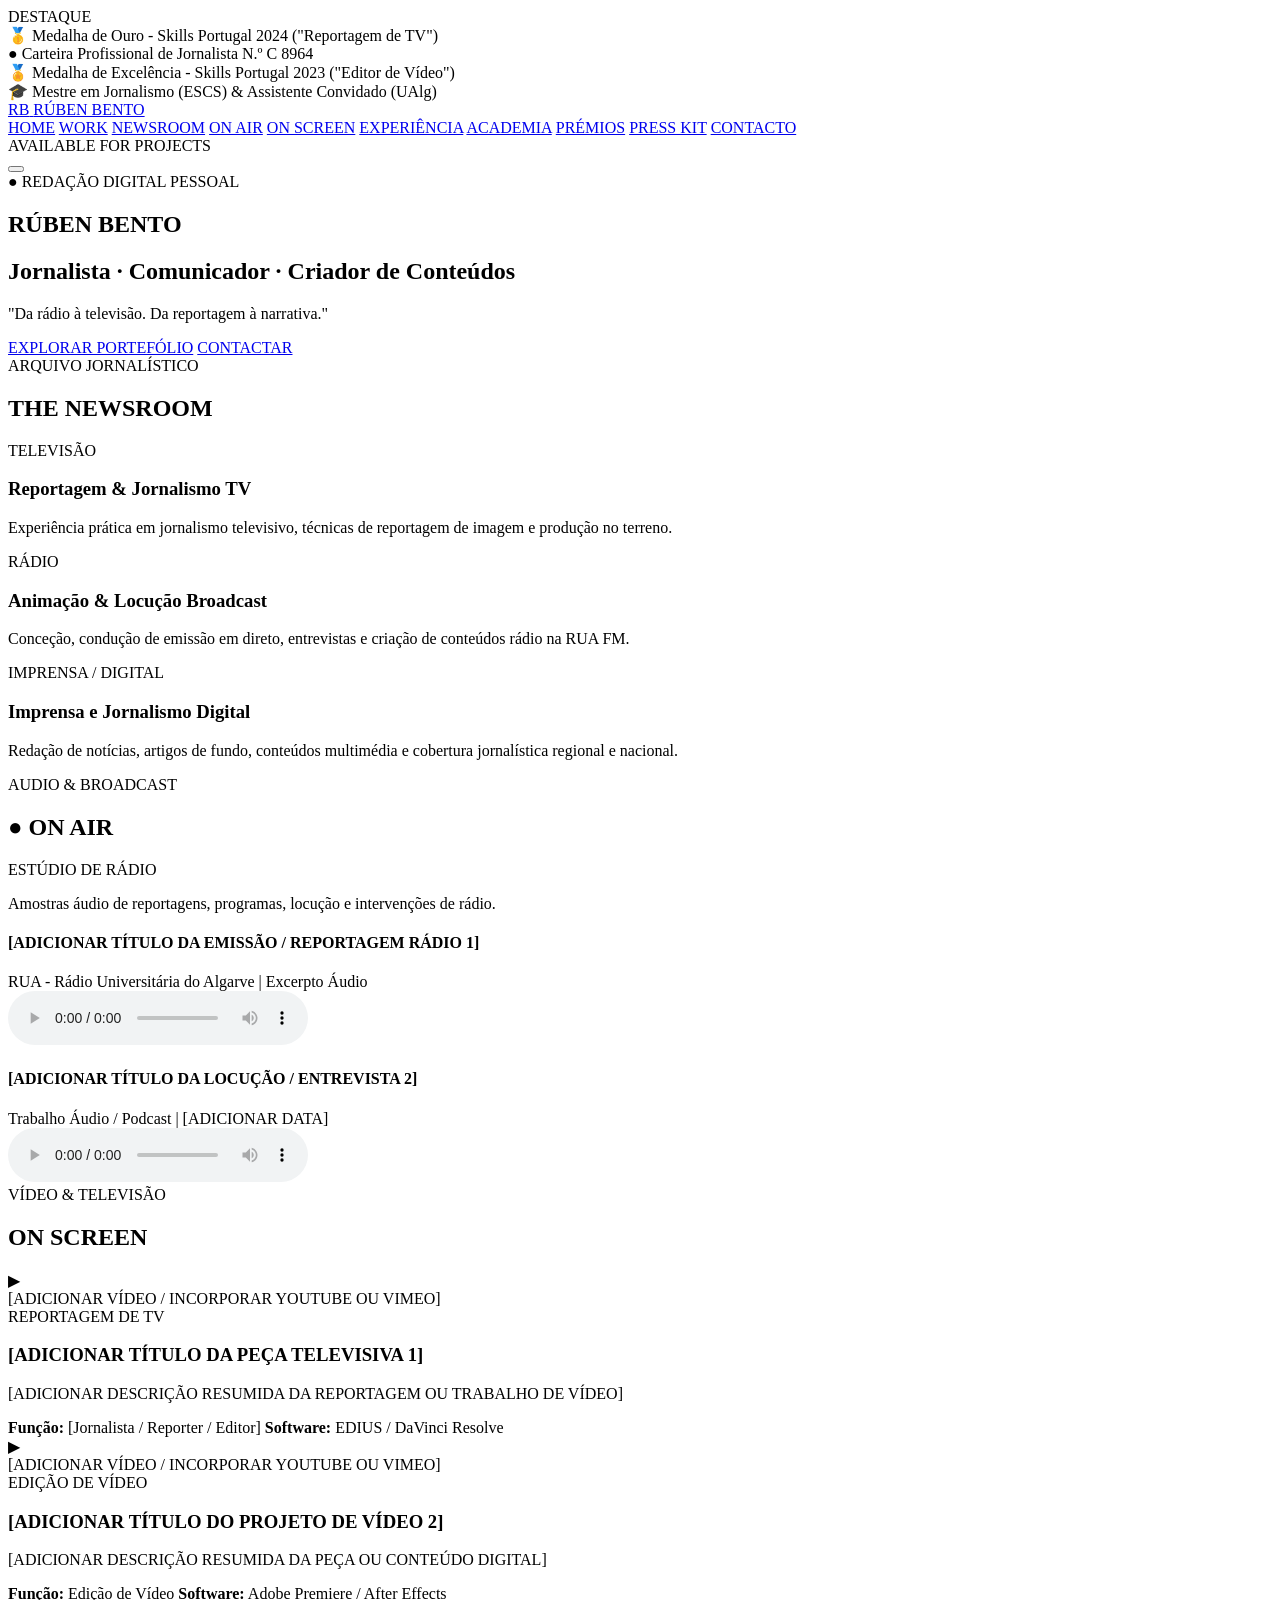
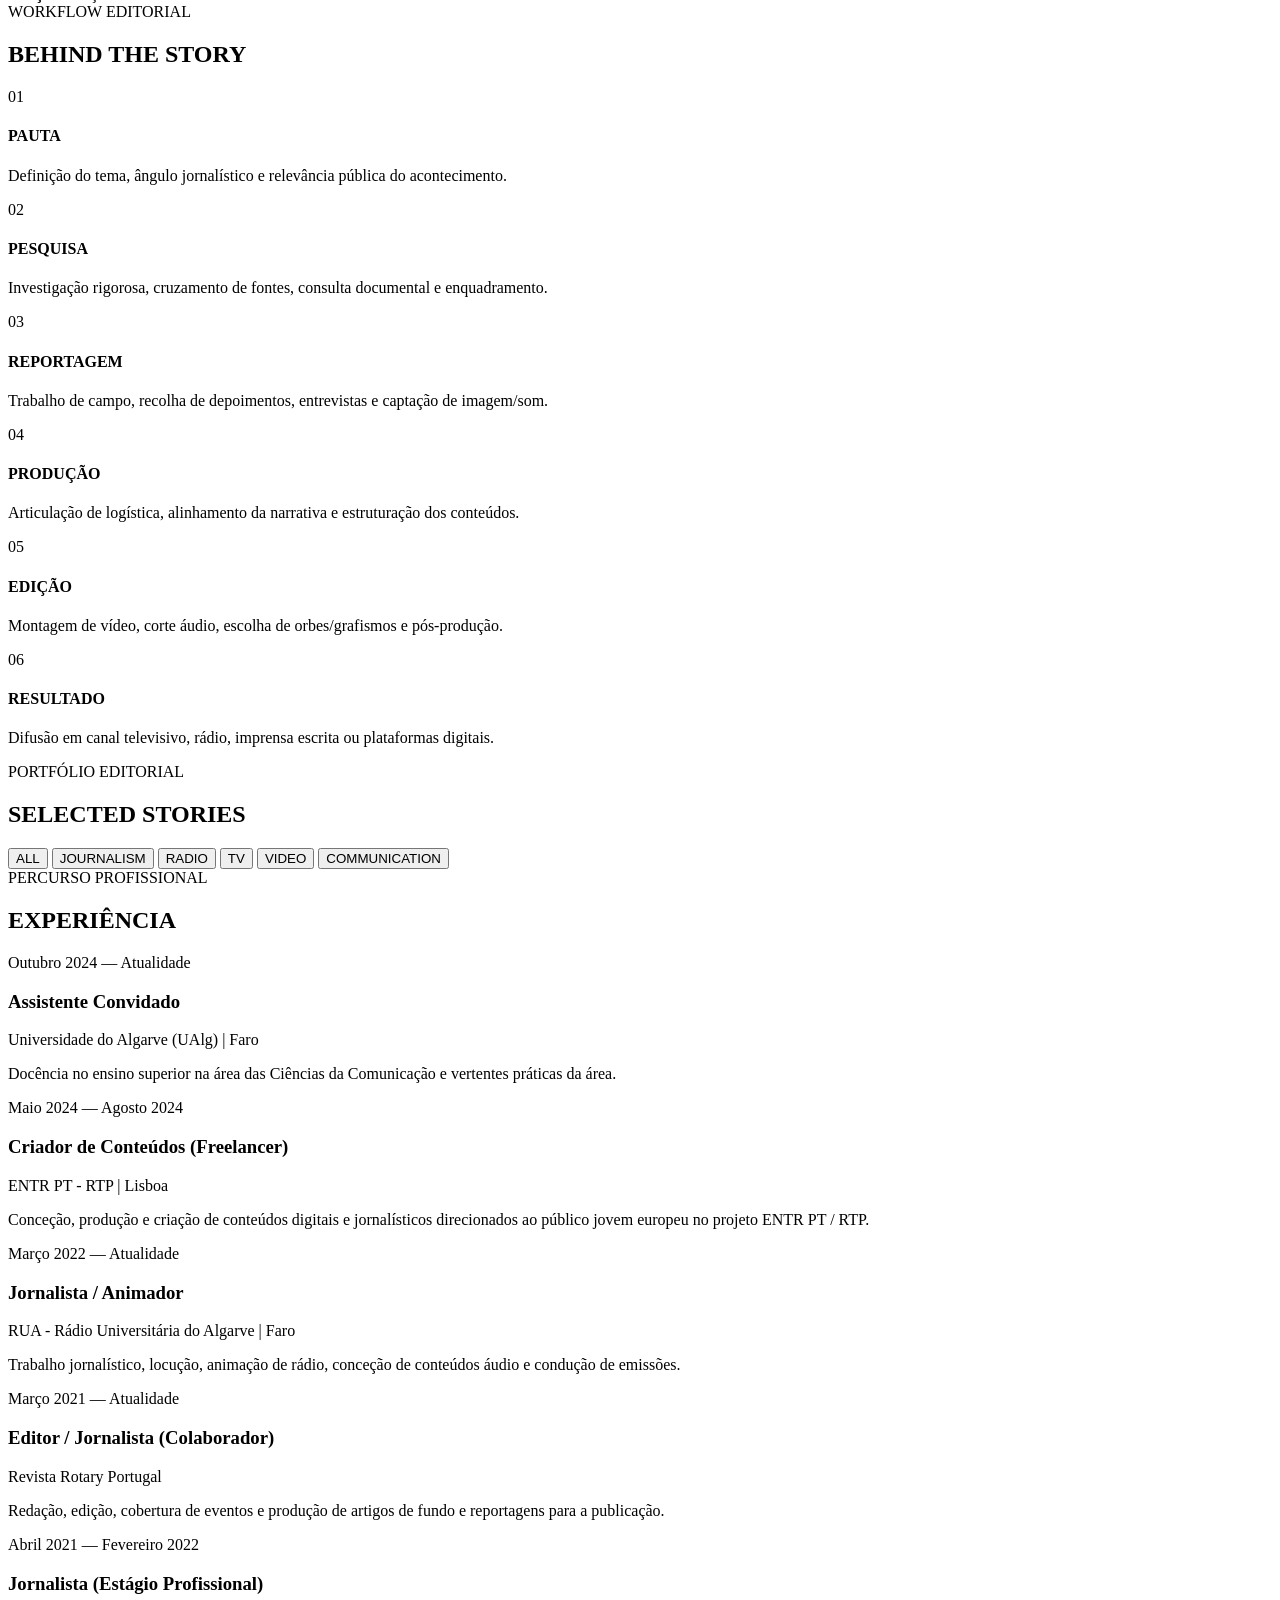
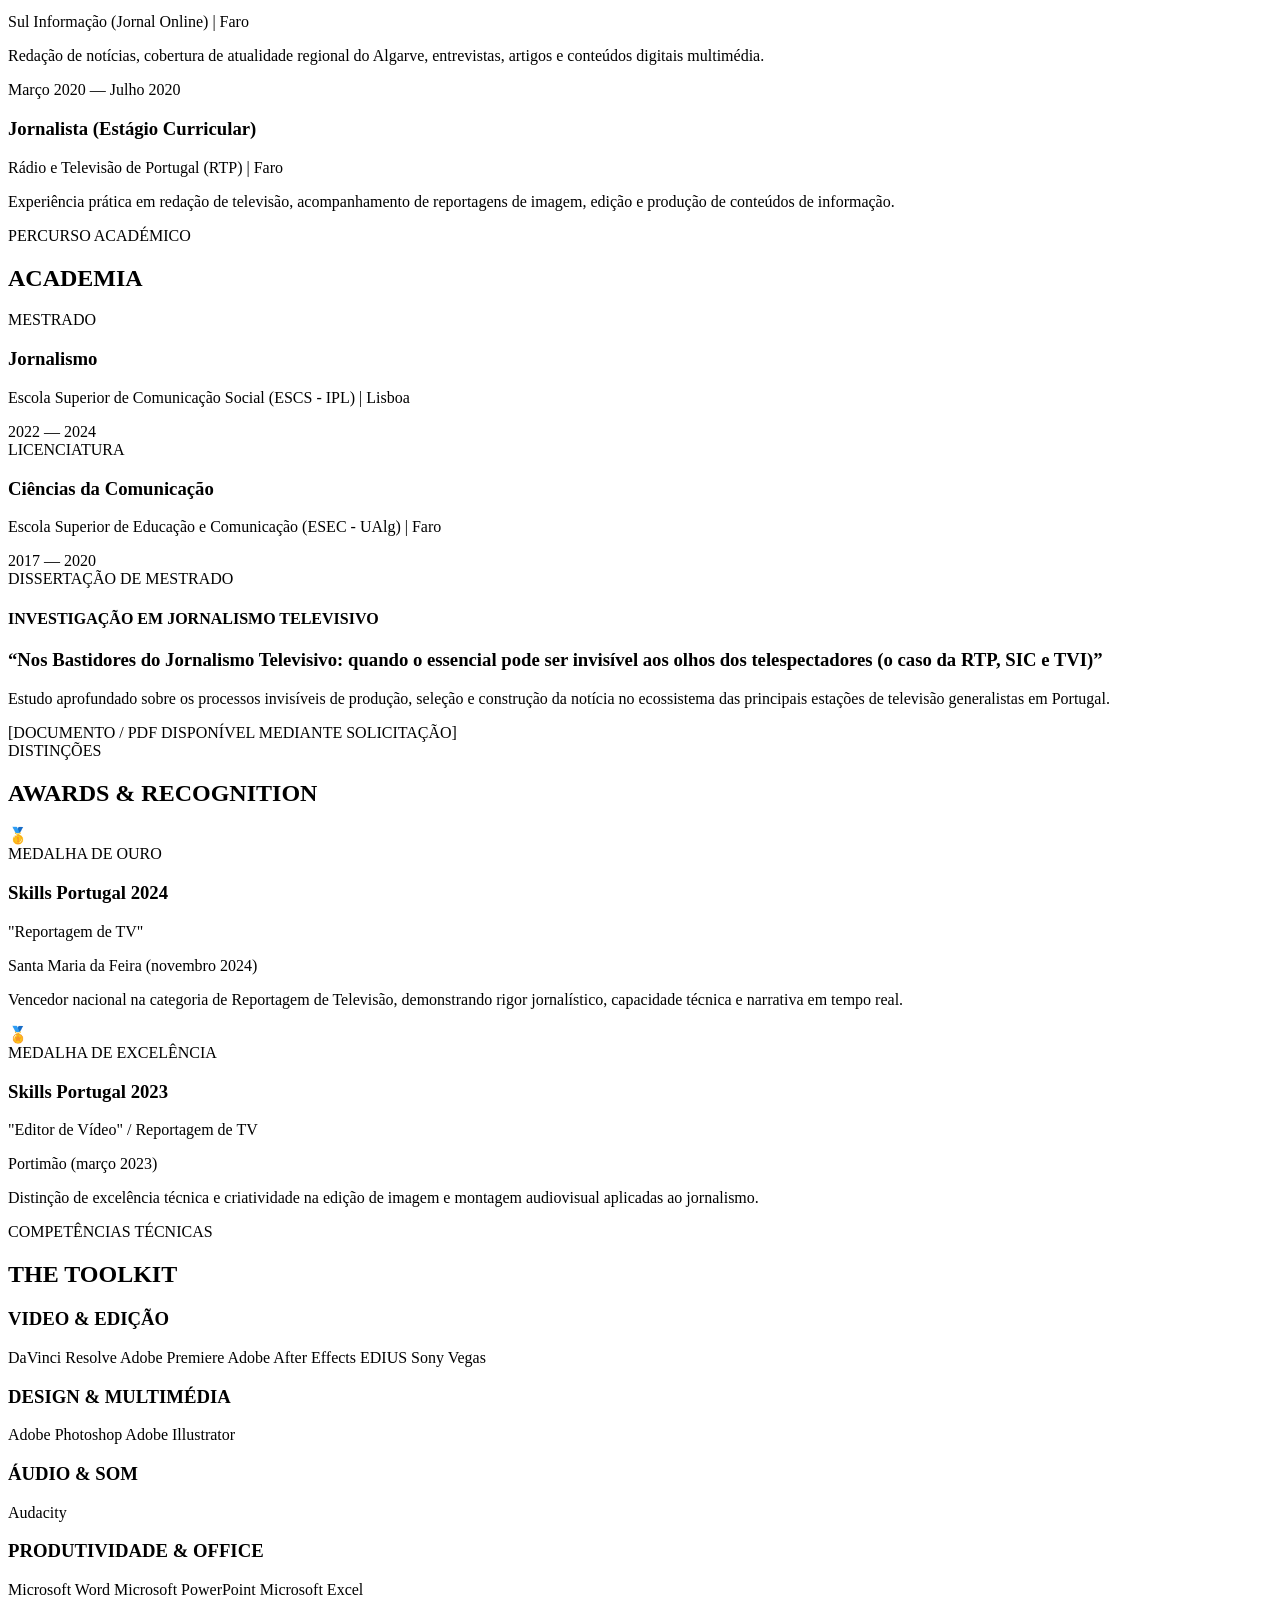
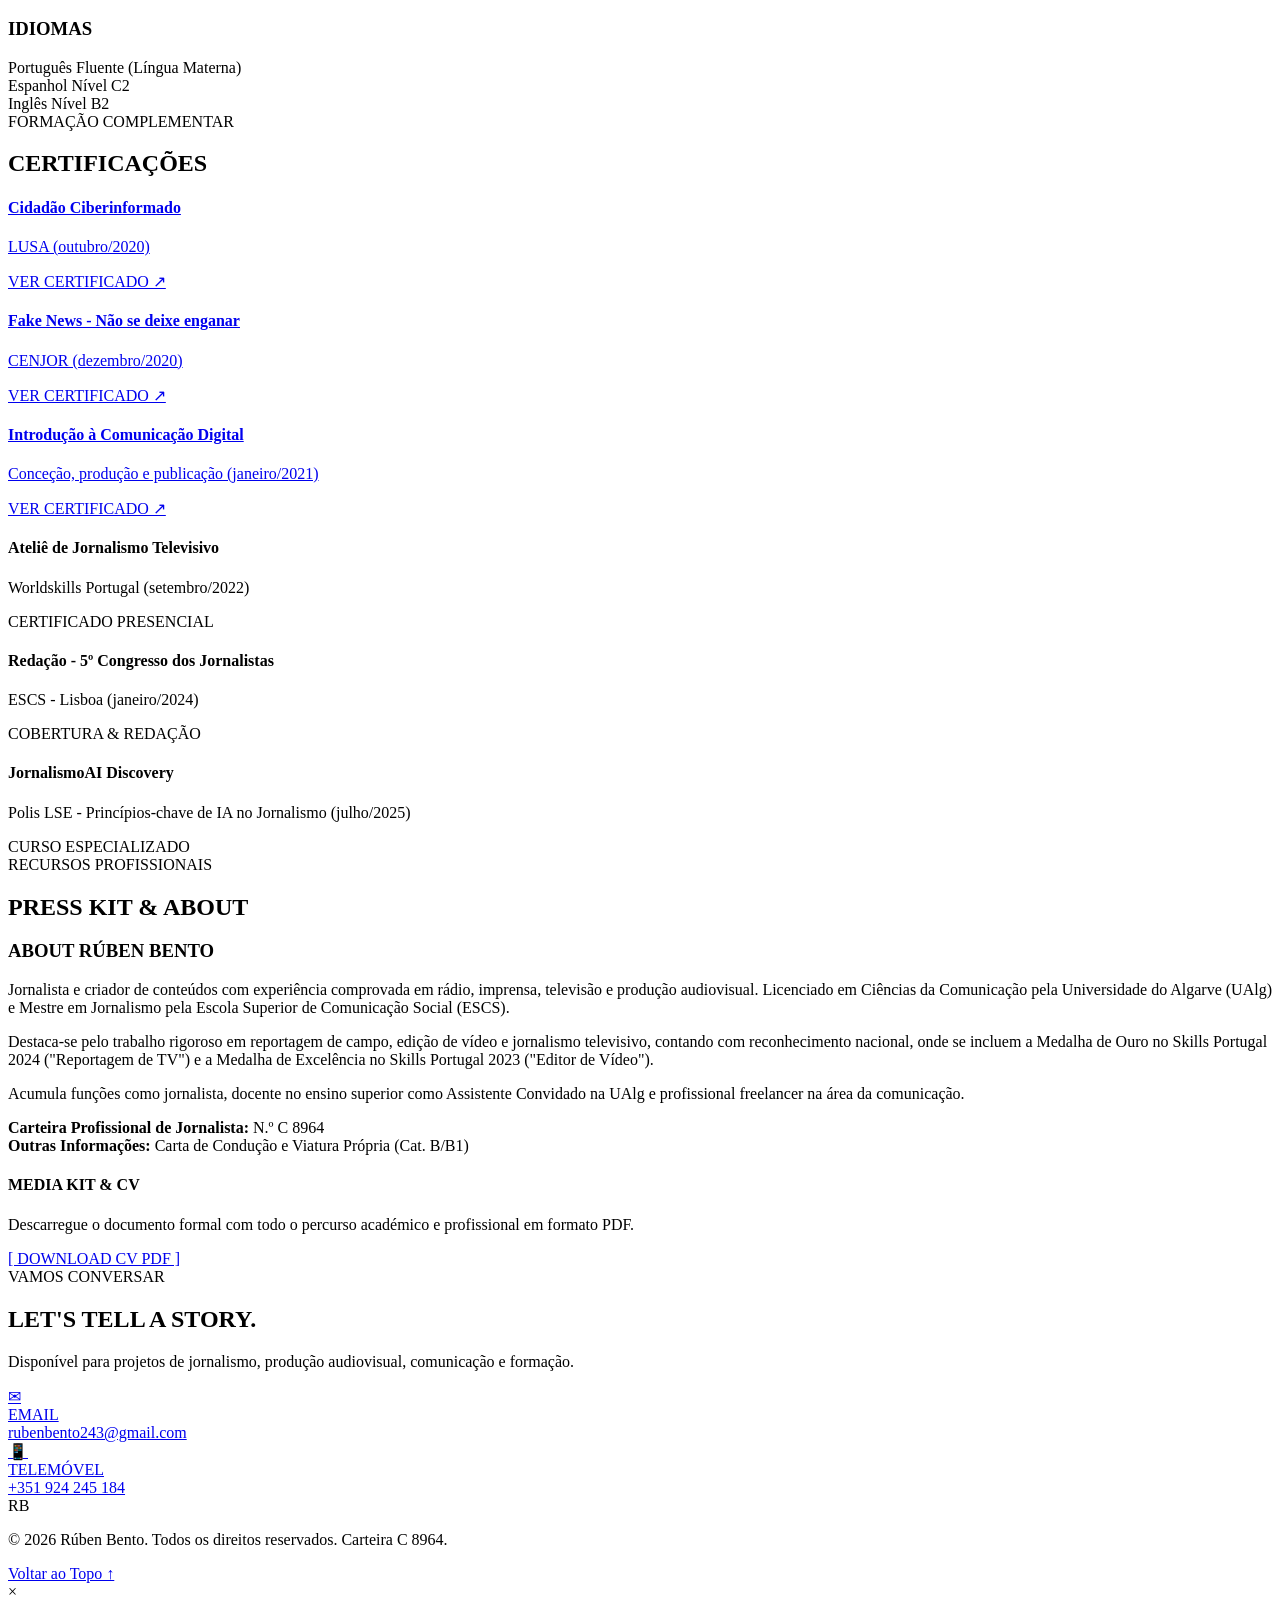
==== index.html @ e410dce5 "Rename gemini-code-1787001693729.html to index.html" ====
<!DOCTYPE html>
<html lang="pt">
<head>
    <meta charset="UTF-8">
    <meta name="viewport" content="width=device-width, initial-scale=1.0">
    <title>Rúben Bento | Jornalista · Comunicador · Criador de Conteúdos</title>
    <meta name="description" content="Portefólio Profissional e Redação Digital de Rúben Bento. Jornalista, Comunicador, Criador de Conteúdos e Docente no Ensino Superior.">
    
    <!-- Open Graph / SEO -->
    <meta property="og:title" content="Rúben Bento | Jornalista e Criador de Conteúdos">
    <meta property="og:description" content="Portefólio profissional de Rúben Bento. Experiência em Rádio, Televisão, Imprensa e Produção Audiovisual.">
    <meta property="og:type" content="website">

    <!-- Fonts -->
    <link rel="preconnect" href="https://fonts.googleapis.com">
    <link rel="preconnect" href="https://fonts.gstatic.com" crossorigin>
    <link href="https://fonts.googleapis.com/css2?family=Inter:wght@300;400;500;600;700&family=Space+Grotesk:wght@500;600;700&display=swap" rel="stylesheet">

    <!-- CSS External -->
    <link rel="stylesheet" href="style.css">
</head>
<body>

    <!-- TOP TICKER EDITORIAL -->
    <div class="news-ticker-container">
        <div class="ticker-badge"><span class="live-dot"></span> DESTAQUE</div>
        <div class="ticker-content">
            <div class="ticker-item">🥇 Medalha de Ouro - Skills Portugal 2024 ("Reportagem de TV")</div>
            <div class="ticker-item">● Carteira Profissional de Jornalista N.º C 8964</div>
            <div class="ticker-item">🏅 Medalha de Excelência - Skills Portugal 2023 ("Editor de Vídeo")</div>
            <div class="ticker-item">🎓 Mestre em Jornalismo (ESCS) & Assistente Convidado (UAlg)</div>
        </div>
    </div>

    <!-- HEADER / NAVIGATION -->
    <header class="main-header">
        <div class="nav-container">
            <a href="#home" class="brand-logo">
                <span class="rb-monogram">RB</span>
                <span class="brand-name">RÚBEN BENTO</span>
            </a>
            
            <nav class="nav-menu" id="navMenu">
                <a href="#home" class="nav-link active">HOME</a>
                <a href="#work" class="nav-link">WORK</a>
                <a href="#newsroom" class="nav-link">NEWSROOM</a>
                <a href="#on-air" class="nav-link">ON AIR</a>
                <a href="#on-screen" class="nav-link">ON SCREEN</a>
                <a href="#experience" class="nav-link">EXPERIÊNCIA</a>
                <a href="#academia" class="nav-link">ACADEMIA</a>
                <a href="#awards" class="nav-link">PRÉMIOS</a>
                <a href="#presskit" class="nav-link">PRESS KIT</a>
                <a href="#contact" class="nav-link">CONTACTO</a>
            </nav>

            <div class="nav-actions">
                <div class="status-indicator" title="Status Profissional">
                    <span class="status-dot"></span>
                    <span class="status-text">AVAILABLE FOR PROJECTS</span>
                </div>
                <button class="hamburger" id="hamburgerBtn" aria-label="Abrir Menu">
                    <span></span>
                    <span></span>
                    <span></span>
                </button>
            </div>
        </div>
    </header>

    <!-- HERO SECTION -->
    <section id="home" class="hero-section">
        <div class="hero-overlay"></div>
        <div class="container hero-content">
            <div class="broadcast-tag">
                <span class="broadcast-icon">●</span> REDAÇÃO DIGITAL PESSOAL
            </div>
            <h1 class="hero-title">RÚBEN BENTO</h1>
            <h2 class="hero-subtitle">Jornalista · Comunicador · Criador de Conteúdos</h2>
            <p class="hero-quote">"Da rádio à televisão. Da reportagem à narrativa."</p>
            <div class="hero-actions">
                <a href="#work" class="btn btn-primary">EXPLORAR PORTEFÓLIO</a>
                <a href="#contact" class="btn btn-secondary">CONTACTAR</a>
            </div>
        </div>
    </section>

    <!-- NEWSROOM ARCHIVE -->
    <section id="newsroom" class="section-padding bg-darker">
        <div class="container">
            <div class="section-header">
                <span class="section-subtitle">ARQUIVO JORNALÍSTICO</span>
                <h2 class="section-title">THE NEWSROOM</h2>
            </div>
            <div class="newsroom-grid">
                <div class="newsroom-card">
                    <div class="card-tag">TELEVISÃO</div>
                    <h3>Reportagem & Jornalismo TV</h3>
                    <p>Experiência prática em jornalismo televisivo, técnicas de reportagem de imagem e produção no terreno.</p>
                </div>
                <div class="newsroom-card">
                    <div class="card-tag">RÁDIO</div>
                    <h3>Animação & Locução Broadcast</h3>
                    <p>Conceção, condução de emissão em direto, entrevistas e criação de conteúdos rádio na RUA FM.</p>
                </div>
                <div class="newsroom-card">
                    <div class="card-tag">IMPRENSA / DIGITAL</div>
                    <h3>Imprensa e Jornalismo Digital</h3>
                    <p>Redação de notícias, artigos de fundo, conteúdos multimédia e cobertura jornalística regional e nacional.</p>
                </div>
            </div>
        </div>
    </section>

    <!-- ON AIR Section -->
    <section id="on-air" class="section-padding">
        <div class="container">
            <div class="section-header">
                <span class="section-subtitle">AUDIO & BROADCAST</span>
                <h2 class="section-title">● ON AIR</h2>
            </div>
            <div class="audio-studio-box">
                <div class="studio-header">
                    <div class="studio-live-badge">ESTÚDIO DE RÁDIO</div>
                    <p>Amostras áudio de reportagens, programas, locução e intervenções de rádio.</p>
                </div>
                
                <div class="audio-player-list">
                    <!-- Audio Track 1 -->
                    <div class="track-item">
                        <div class="track-info">
                            <h4>[ADICIONAR TÍTULO DA EMISSÃO / REPORTAGEM RÁDIO 1]</h4>
                            <span class="track-meta">RUA - Rádio Universitária do Algarve | Excerpto Áudio</span>
                        </div>
                        <audio controls class="custom-audio">
                            <!-- Inserir caminho do ficheiro MP3 abaixo -->
                            <source src="" type="audio/mpeg">
                            O seu navegador não suporta o reprodutor de áudio.
                        </audio>
                    </div>

                    <!-- Audio Track 2 -->
                    <div class="track-item">
                        <div class="track-info">
                            <h4>[ADICIONAR TÍTULO DA LOCUÇÃO / ENTREVISTA 2]</h4>
                            <span class="track-meta">Trabalho Áudio / Podcast | [ADICIONAR DATA]</span>
                        </div>
                        <audio controls class="custom-audio">
                            <source src="" type="audio/mpeg">
                            O seu navegador não suporta o reprodutor de áudio.
                        </audio>
                    </div>
                </div>
            </div>
        </div>
    </section>

    <!-- ON SCREEN Section -->
    <section id="on-screen" class="section-padding bg-darker">
        <div class="container">
            <div class="section-header">
                <span class="section-subtitle">VÍDEO & TELEVISÃO</span>
                <h2 class="section-title">ON SCREEN</h2>
            </div>
            <div class="video-grid">
                <!-- Video Card 1 -->
                <div class="video-card">
                    <div class="video-preview-placeholder">
                        <div class="play-icon">▶</div>
                        <span>[ADICIONAR VÍDEO / INCORPORAR YOUTUBE OU VIMEO]</span>
                    </div>
                    <div class="video-card-body">
                        <span class="badge-cat">REPORTAGEM DE TV</span>
                        <h3>[ADICIONAR TÍTULO DA PEÇA TELEVISIVA 1]</h3>
                        <p class="video-desc">[ADICIONAR DESCRIÇÃO RESUMIDA DA REPORTAGEM OU TRABALHO DE VÍDEO]</p>
                        <div class="video-meta">
                            <span><strong>Função:</strong> [Jornalista / Reporter / Editor]</span>
                            <span><strong>Software:</strong> EDIUS / DaVinci Resolve</span>
                        </div>
                    </div>
                </div>

                <!-- Video Card 2 -->
                <div class="video-card">
                    <div class="video-preview-placeholder">
                        <div class="play-icon">▶</div>
                        <span>[ADICIONAR VÍDEO / INCORPORAR YOUTUBE OU VIMEO]</span>
                    </div>
                    <div class="video-card-body">
                        <span class="badge-cat">EDIÇÃO DE VÍDEO</span>
                        <h3>[ADICIONAR TÍTULO DO PROJETO DE VÍDEO 2]</h3>
                        <p class="video-desc">[ADICIONAR DESCRIÇÃO RESUMIDA DA PEÇA OU CONTEÚDO DIGITAL]</p>
                        <div class="video-meta">
                            <span><strong>Função:</strong> Edição de Vídeo</span>
                            <span><strong>Software:</strong> Adobe Premiere / After Effects</span>
                        </div>
                    </div>
                </div>
            </div>
        </div>
    </section>

    <!-- BEHIND THE STORY -->
    <section class="section-padding">
        <div class="container">
            <div class="section-header">
                <span class="section-subtitle">WORKFLOW EDITORIAL</span>
                <h2 class="section-title">BEHIND THE STORY</h2>
            </div>
            <div class="workflow-steps">
                <div class="step-card">
                    <div class="step-num">01</div>
                    <h4>PAUTA</h4>
                    <p>Definição do tema, ângulo jornalístico e relevância pública do acontecimento.</p>
                </div>
                <div class="step-card">
                    <div class="step-num">02</div>
                    <h4>PESQUISA</h4>
                    <p>Investigação rigorosa, cruzamento de fontes, consulta documental e enquadramento.</p>
                </div>
                <div class="step-card">
                    <div class="step-num">03</div>
                    <h4>REPORTAGEM</h4>
                    <p>Trabalho de campo, recolha de depoimentos, entrevistas e captação de imagem/som.</p>
                </div>
                <div class="step-card">
                    <div class="step-num">04</div>
                    <h4>PRODUÇÃO</h4>
                    <p>Articulação de logística, alinhamento da narrativa e estruturação dos conteúdos.</p>
                </div>
                <div class="step-card">
                    <div class="step-num">05</div>
                    <h4>EDIÇÃO</h4>
                    <p>Montagem de vídeo, corte áudio, escolha de orbes/grafismos e pós-produção.</p>
                </div>
                <div class="step-card">
                    <div class="step-num">06</div>
                    <h4>RESULTADO</h4>
                    <p>Difusão em canal televisivo, rádio, imprensa escrita ou plataformas digitais.</p>
                </div>
            </div>
        </div>
    </section>

    <!-- SELECTED WORK / PORTFOLIO -->
    <section id="work" class="section-padding bg-darker">
        <div class="container">
            <div class="section-header">
                <span class="section-subtitle">PORTFÓLIO EDITORIAL</span>
                <h2 class="section-title">SELECTED STORIES</h2>
            </div>

            <!-- Filter Buttons -->
            <div class="portfolio-filters">
                <button class="filter-btn active" data-filter="all">ALL</button>
                <button class="filter-btn" data-filter="JOURNALISM">JOURNALISM</button>
                <button class="filter-btn" data-filter="RADIO">RADIO</button>
                <button class="filter-btn" data-filter="TV">TV</button>
                <button class="filter-btn" data-filter="VIDEO">VIDEO</button>
                <button class="filter-btn" data-filter="COMMUNICATION">COMMUNICATION</button>
            </div>

            <!-- Portfolio Grid Container -->
            <div class="portfolio-grid" id="portfolioGrid">
                <!-- Rendered dynamically by JavaScript -->
            </div>
        </div>
    </section>

    <!-- EXPERIÊNCIA PROFISSIONAL -->
    <section id="experience" class="section-padding">
        <div class="container">
            <div class="section-header">
                <span class="section-subtitle">PERCURSO PROFISSIONAL</span>
                <h2 class="section-title">EXPERIÊNCIA</h2>
            </div>
            
            <div class="timeline">
                <div class="timeline-item">
                    <div class="timeline-date">Outubro 2024 — Atualidade</div>
                    <div class="timeline-content">
                        <h3>Assistente Convidado</h3>
                        <span class="timeline-entity">Universidade do Algarve (UAlg) | Faro</span>
                        <p>Docência no ensino superior na área das Ciências da Comunicação e vertentes práticas da área.</p>
                    </div>
                </div>

                <div class="timeline-item">
                    <div class="timeline-date">Maio 2024 — Agosto 2024</div>
                    <div class="timeline-content">
                        <h3>Criador de Conteúdos (Freelancer)</h3>
                        <span class="timeline-entity">ENTR PT - RTP | Lisboa</span>
                        <p>Conceção, produção e criação de conteúdos digitais e jornalísticos direcionados ao público jovem europeu no projeto ENTR PT / RTP.</p>
                    </div>
                </div>

                <div class="timeline-item">
                    <div class="timeline-date">Março 2022 — Atualidade</div>
                    <div class="timeline-content">
                        <h3>Jornalista / Animador</h3>
                        <span class="timeline-entity">RUA - Rádio Universitária do Algarve | Faro</span>
                        <p>Trabalho jornalístico, locução, animação de rádio, conceção de conteúdos áudio e condução de emissões.</p>
                    </div>
                </div>

                <div class="timeline-item">
                    <div class="timeline-date">Março 2021 — Atualidade</div>
                    <div class="timeline-content">
                        <h3>Editor / Jornalista (Colaborador)</h3>
                        <span class="timeline-entity">Revista Rotary Portugal</span>
                        <p>Redação, edição, cobertura de eventos e produção de artigos de fundo e reportagens para a publicação.</p>
                    </div>
                </div>

                <div class="timeline-item">
                    <div class="timeline-date">Abril 2021 — Fevereiro 2022</div>
                    <div class="timeline-content">
                        <h3>Jornalista (Estágio Profissional)</h3>
                        <span class="timeline-entity">Sul Informação (Jornal Online) | Faro</span>
                        <p>Redação de notícias, cobertura de atualidade regional do Algarve, entrevistas, artigos e conteúdos digitais multimédia.</p>
                    </div>
                </div>

                <div class="timeline-item">
                    <div class="timeline-date">Março 2020 — Julho 2020</div>
                    <div class="timeline-content">
                        <h3>Jornalista (Estágio Curricular)</h3>
                        <span class="timeline-entity">Rádio e Televisão de Portugal (RTP) | Faro</span>
                        <p>Experiência prática em redação de televisão, acompanhamento de reportagens de imagem, edição e produção de conteúdos de informação.</p>
                    </div>
                </div>
            </div>
        </div>
    </section>

    <!-- ACADEMIA / FORMAÇÃO -->
    <section id="academia" class="section-padding bg-darker">
        <div class="container">
            <div class="section-header">
                <span class="section-subtitle">PERCURSO ACADÉMICO</span>
                <h2 class="section-title">ACADEMIA</h2>
            </div>

            <div class="academia-grid">
                <!-- Mestrado -->
                <div class="academia-card">
                    <span class="academic-degree">MESTRADO</span>
                    <h3>Jornalismo</h3>
                    <p class="institution">Escola Superior de Comunicação Social (ESCS - IPL) | Lisboa</p>
                    <span class="period">2022 — 2024</span>
                </div>

                <!-- Licenciatura -->
                <div class="academia-card">
                    <span class="academic-degree">LICENCIATURA</span>
                    <h3>Ciências da Comunicação</h3>
                    <p class="institution">Escola Superior de Educação e Comunicação (ESEC - UAlg) | Faro</p>
                    <span class="period">2017 — 2020</span>
                </div>
            </div>

            <!-- Card Destaque para Dissertação -->
            <div class="thesis-card">
                <div class="thesis-header">
                    <span class="badge-thesis">DISSERTAÇÃO DE MESTRADO</span>
                    <h4>INVESTIGAÇÃO EM JORNALISMO TELEVISIVO</h4>
                </div>
                <h3 class="thesis-title">
                    “Nos Bastidores do Jornalismo Televisivo: quando o essencial pode ser invisível aos olhos dos telespectadores (o caso da RTP, SIC e TVI)”
                </h3>
                <p class="thesis-desc">
                    Estudo aprofundado sobre os processos invisíveis de produção, seleção e construção da notícia no ecossistema das principais estações de televisão generalistas em Portugal.
                </p>
                <div class="thesis-footer">
                    <span class="thesis-status">[DOCUMENTO / PDF DISPONÍVEL MEDIANTE SOLICITAÇÃO]</span>
                </div>
            </div>
        </div>
    </section>

    <!-- AWARDS & RECOGNITION -->
    <section id="awards" class="section-padding">
        <div class="container">
            <div class="section-header">
                <span class="section-subtitle">DISTINÇÕES</span>
                <h2 class="section-title">AWARDS & RECOGNITION</h2>
            </div>

            <div class="awards-grid">
                <!-- Gold Medal -->
                <div class="award-card gold">
                    <div class="award-icon">🥇</div>
                    <div class="award-badge">MEDALHA DE OURO</div>
                    <h3>Skills Portugal 2024</h3>
                    <p class="award-category">"Reportagem de TV"</p>
                    <p class="award-location">Santa Maria da Feira (novembro 2024)</p>
                    <p class="award-details">Vencedor nacional na categoria de Reportagem de Televisão, demonstrando rigor jornalístico, capacidade técnica e narrativa em tempo real.</p>
                </div>

                <!-- Excellence Medal -->
                <div class="award-card excellence">
                    <div class="award-icon">🏅</div>
                    <div class="award-badge">MEDALHA DE EXCELÊNCIA</div>
                    <h3>Skills Portugal 2023</h3>
                    <p class="award-category">"Editor de Vídeo" / Reportagem de TV</p>
                    <p class="award-location">Portimão (março 2023)</p>
                    <p class="award-details">Distinção de excelência técnica e criatividade na edição de imagem e montagem audiovisual aplicadas ao jornalismo.</p>
                </div>
            </div>
        </div>
    </section>

    <!-- TOOLKIT / SOFTWARE -->
    <section class="section-padding bg-darker">
        <div class="container">
            <div class="section-header">
                <span class="section-subtitle">COMPETÊNCIAS TÉCNICAS</span>
                <h2 class="section-title">THE TOOLKIT</h2>
            </div>

            <div class="toolkit-grid">
                <div class="toolkit-category">
                    <h3>VIDEO & EDIÇÃO</h3>
                    <div class="tool-tags">
                        <span class="tool-tag">DaVinci Resolve</span>
                        <span class="tool-tag">Adobe Premiere</span>
                        <span class="tool-tag">Adobe After Effects</span>
                        <span class="tool-tag">EDIUS</span>
                        <span class="tool-tag">Sony Vegas</span>
                    </div>
                </div>

                <div class="toolkit-category">
                    <h3>DESIGN & MULTIMÉDIA</h3>
                    <div class="tool-tags">
                        <span class="tool-tag">Adobe Photoshop</span>
                        <span class="tool-tag">Adobe Illustrator</span>
                    </div>
                </div>

                <div class="toolkit-category">
                    <h3>ÁUDIO & SOM</h3>
                    <div class="tool-tags">
                        <span class="tool-tag">Audacity</span>
                    </div>
                </div>

                <div class="toolkit-category">
                    <h3>PRODUTIVIDADE & OFFICE</h3>
                    <div class="tool-tags">
                        <span class="tool-tag">Microsoft Word</span>
                        <span class="tool-tag">Microsoft PowerPoint</span>
                        <span class="tool-tag">Microsoft Excel</span>
                    </div>
                </div>
            </div>

            <!-- Idiomas -->
            <div class="languages-box">
                <h3>IDIOMAS</h3>
                <div class="languages-grid">
                    <div class="lang-card">
                        <span class="lang-name">Português</span>
                        <span class="lang-level">Fluente (Língua Materna)</span>
                    </div>
                    <div class="lang-card">
                        <span class="lang-name">Espanhol</span>
                        <span class="lang-level">Nível C2</span>
                    </div>
                    <div class="lang-card">
                        <span class="lang-name">Inglês</span>
                        <span class="lang-level">Nível B2</span>
                    </div>
                </div>
            </div>
        </div>
    </section>

    <!-- CERTIFICAÇÕES & EXTRA -->
    <section class="section-padding">
        <div class="container">
            <div class="section-header">
                <span class="section-subtitle">FORMAÇÃO COMPLEMENTAR</span>
                <h2 class="section-title">CERTIFICAÇÕES</h2>
            </div>

            <div class="certifications-grid">
                <a href="https://lms.nau.edu.pt/certificates/8cfafbe1e5964a87a64a203cd7b4f99b" target="_blank" rel="noopener" class="cert-card">
                    <h4>Cidadão Ciberinformado</h4>
                    <p class="cert-entity">LUSA (outubro/2020)</p>
                    <span class="cert-link">VER CERTIFICADO ↗</span>
                </a>

                <a href="https://lms.nau.edu.pt/certificates/61922bfe2f5d45e38ccf8c53bf61252b" target="_blank" rel="noopener" class="cert-card">
                    <h4>Fake News - Não se deixe enganar</h4>
                    <p class="cert-entity">CENJOR (dezembro/2020)</p>
                    <span class="cert-link">VER CERTIFICADO ↗</span>
                </a>

                <a href="https://lms.nau.edu.pt/certificates/2144e3254fd14dec99318c3faa719c7e" target="_blank" rel="noopener" class="cert-card">
                    <h4>Introdução à Comunicação Digital</h4>
                    <p class="cert-entity">Conceção, produção e publicação (janeiro/2021)</p>
                    <span class="cert-link">VER CERTIFICADO ↗</span>
                </a>

                <div class="cert-card no-link">
                    <h4>Ateliê de Jornalismo Televisivo</h4>
                    <p class="cert-entity">Worldskills Portugal (setembro/2022)</p>
                    <span class="cert-type">CERTIFICADO PRESENCIAL</span>
                </div>

                <div class="cert-card no-link">
                    <h4>Redação - 5º Congresso dos Jornalistas</h4>
                    <p class="cert-entity">ESCS - Lisboa (janeiro/2024)</p>
                    <span class="cert-type">COBERTURA & REDAÇÃO</span>
                </div>

                <div class="cert-card no-link">
                    <h4>JornalismoAI Discovery</h4>
                    <p class="cert-entity">Polis LSE - Princípios-chave de IA no Jornalismo (julho/2025)</p>
                    <span class="cert-type">CURSO ESPECIALIZADO</span>
                </div>
            </div>
        </div>
    </section>

    <!-- PRESS KIT & ABOUT -->
    <section id="presskit" class="section-padding bg-darker">
        <div class="container">
            <div class="section-header">
                <span class="section-subtitle">RECURSOS PROFISSIONAIS</span>
                <h2 class="section-title">PRESS KIT & ABOUT</h2>
            </div>

            <div class="presskit-grid">
                <div class="about-text-box">
                    <h3>ABOUT RÚBEN BENTO</h3>
                    <p>
                        Jornalista e criador de conteúdos com experiência comprovada em rádio, imprensa, televisão e produção audiovisual. Licenciado em Ciências da Comunicação pela Universidade do Algarve (UAlg) e Mestre em Jornalismo pela Escola Superior de Comunicação Social (ESCS).
                    </p>
                    <p>
                        Destaca-se pelo trabalho rigoroso em reportagem de campo, edição de vídeo e jornalismo televisivo, contando com reconhecimento nacional, onde se incluem a Medalha de Ouro no Skills Portugal 2024 ("Reportagem de TV") e a Medalha de Excelência no Skills Portugal 2023 ("Editor de Vídeo").
                    </p>
                    <p>
                        Acumula funções como jornalista, docente no ensino superior como Assistente Convidado na UAlg e profissional freelancer na área da comunicação.
                    </p>

                    <div class="credential-info">
                        <strong>Carteira Profissional de Jornalista:</strong> N.º C 8964<br>
                        <strong>Outras Informações:</strong> Carta de Condução e Viatura Própria (Cat. B/B1)
                    </div>
                </div>

                <div class="presskit-download-box">
                    <div class="media-kit-card">
                        <h4>MEDIA KIT & CV</h4>
                        <p>Descarregue o documento formal com todo o percurso académico e profissional em formato PDF.</p>
                        <a href="[ADICIONAR_LINK_PDF_CV]" target="_blank" class="btn btn-primary">[ DOWNLOAD CV PDF ]</a>
                    </div>
                </div>
            </div>
        </div>
    </section>

    <!-- CONTACT SECTION -->
    <section id="contact" class="section-padding">
        <div class="container">
            <div class="section-header text-center">
                <span class="section-subtitle">VAMOS CONVERSAR</span>
                <h2 class="section-title">LET'S TELL A STORY.</h2>
                <p class="contact-lead">Disponível para projetos de jornalismo, produção audiovisual, comunicação e formação.</p>
            </div>

            <div class="contact-cards">
                <a href="mailto:rubenbento243@gmail.com" class="contact-card">
                    <div class="contact-icon">✉</div>
                    <div class="contact-label">EMAIL</div>
                    <div class="contact-value">rubenbento243@gmail.com</div>
                </a>

                <a href="tel:+351924245184" class="contact-card">
                    <div class="contact-icon">📱</div>
                    <div class="contact-label">TELEMÓVEL</div>
                    <div class="contact-value">+351 924 245 184</div>
                </a>
            </div>
        </div>
    </section>

    <!-- FOOTER -->
    <footer class="main-footer">
        <div class="container footer-content">
            <div class="footer-left">
                <span class="rb-monogram-sm">RB</span>
                <p>© 2026 Rúben Bento. Todos os direitos reservados. Carteira C 8964.</p>
            </div>
            <div class="footer-right">
                <a href="#home">Voltar ao Topo ↑</a>
            </div>
        </div>
    </footer>

    <!-- MODAL PARA DETALHES DE PROJETOS -->
    <div id="projectModal" class="modal">
        <div class="modal-content">
            <span class="close-modal">&times;</span>
            <div id="modalBody">
                <!-- Preenchido via JS -->
            </div>
        </div>
    </div>

    <!-- JavaScript External -->
    <script src="script.js"></script>
</body>
</html>
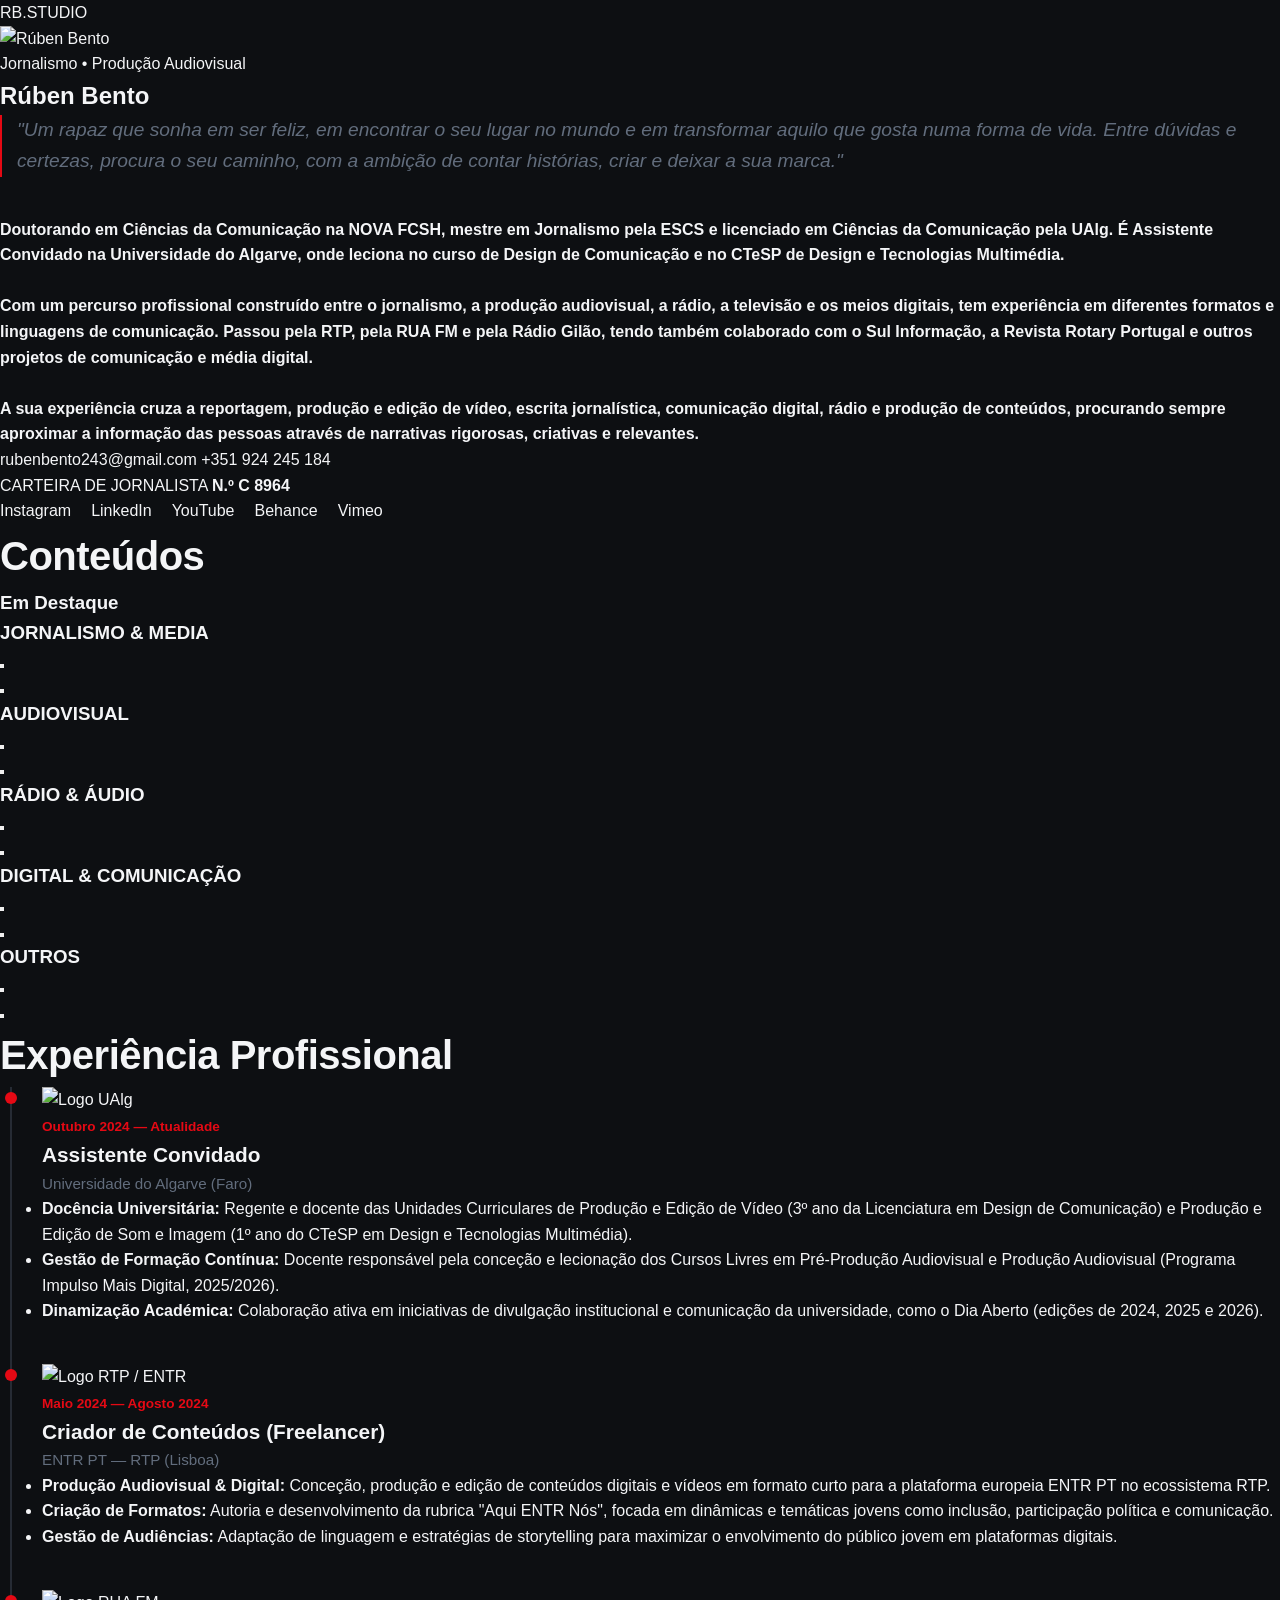
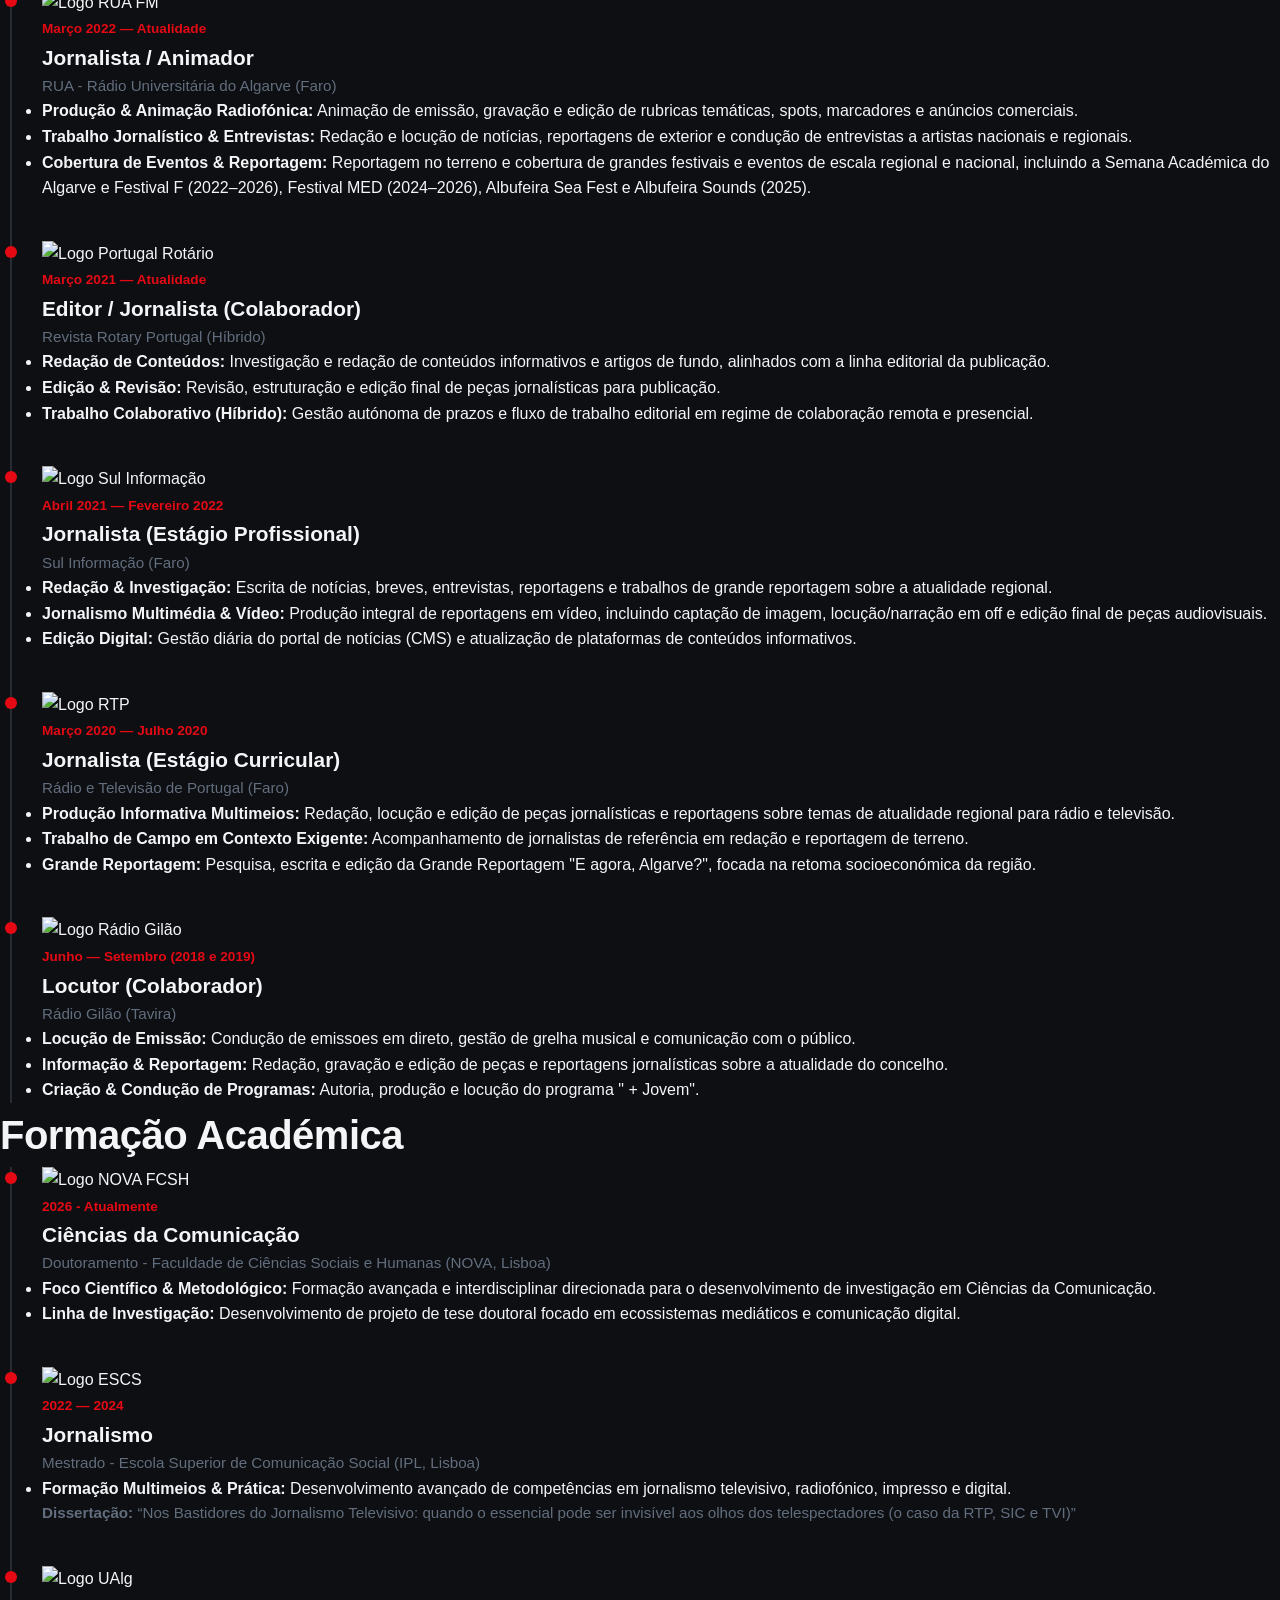
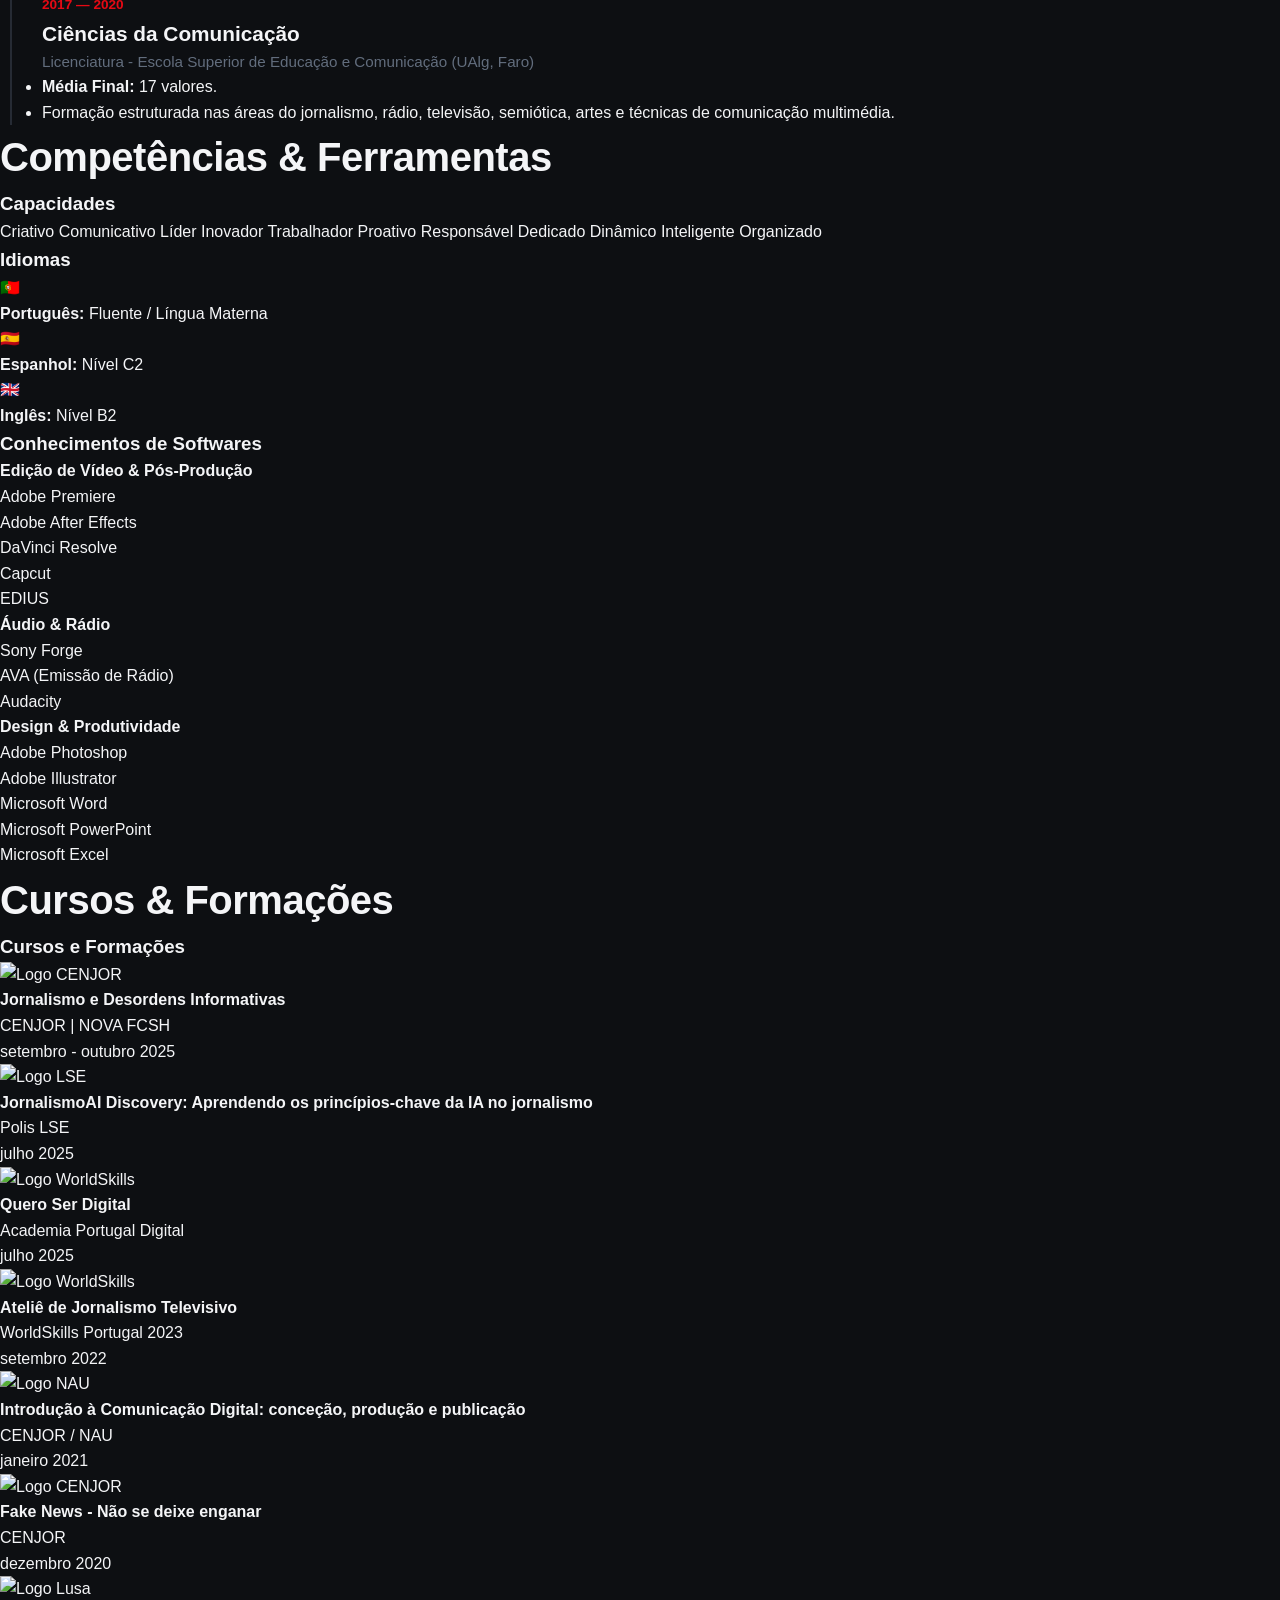
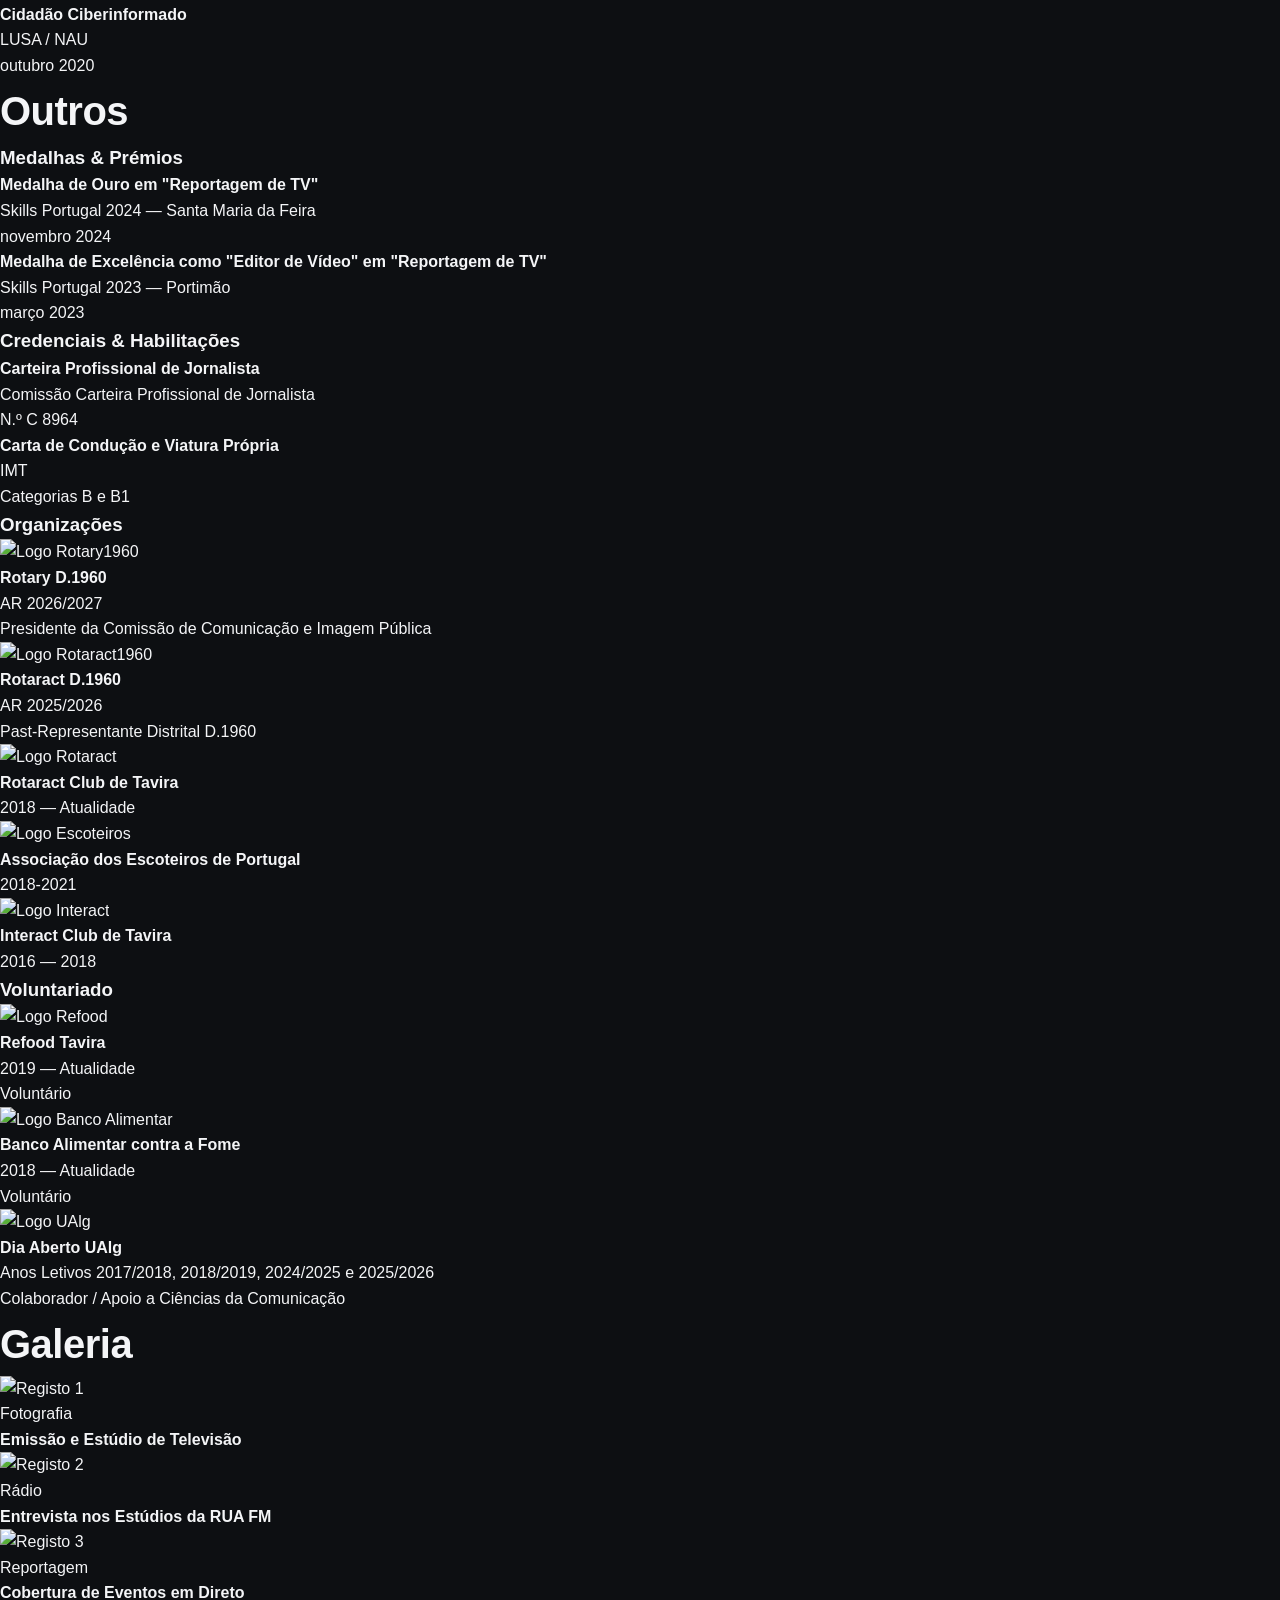
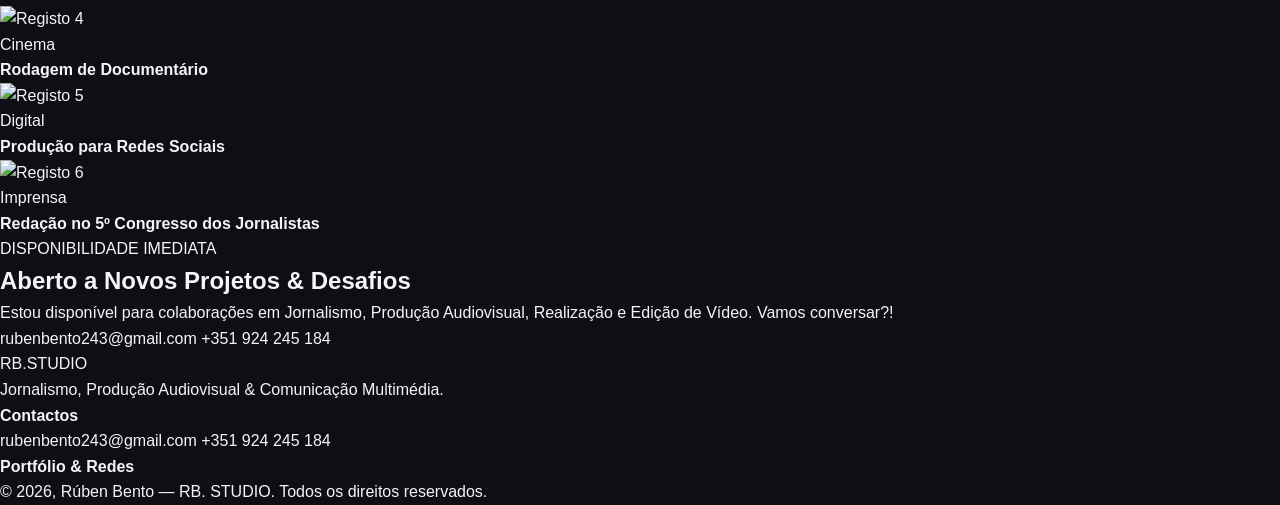
==== commit fff54ecc: "Update index.html" ====
--- a/index.html
+++ b/index.html
@@ -3,613 +3,837 @@
 <head>
     <meta charset="UTF-8">
     <meta name="viewport" content="width=device-width, initial-scale=1.0">
-    <title>Rúben Bento | Jornalista · Comunicador · Criador de Conteúdos</title>
-    <meta name="description" content="Portefólio Profissional e Redação Digital de Rúben Bento. Jornalista, Comunicador, Criador de Conteúdos e Docente no Ensino Superior.">
-    
-    <!-- Open Graph / SEO -->
-    <meta property="og:title" content="Rúben Bento | Jornalista e Criador de Conteúdos">
-    <meta property="og:description" content="Portefólio profissional de Rúben Bento. Experiência em Rádio, Televisão, Imprensa e Produção Audiovisual.">
-    <meta property="og:type" content="website">
-
-    <!-- Fonts -->
+    <title>RB. STUDIO</title>
+    <!-- Google Fonts: Plus Jakarta Sans -->
     <link rel="preconnect" href="https://fonts.googleapis.com">
     <link rel="preconnect" href="https://fonts.gstatic.com" crossorigin>
-    <link href="https://fonts.googleapis.com/css2?family=Inter:wght@300;400;500;600;700&family=Space+Grotesk:wght@500;600;700&display=swap" rel="stylesheet">
-
-    <!-- CSS External -->
+    <link href="https://fonts.googleapis.com/css2?family=Plus+Jakarta+Sans:wght@300;400;500;600;700;800&display=swap" rel="stylesheet">
     <link rel="stylesheet" href="style.css">
+    <!-- Lucide Icons -->
+    <script src="https://unpkg.com/lucide@latest"></script>
 </head>
 <body>
 
-    <!-- TOP TICKER EDITORIAL -->
-    <div class="news-ticker-container">
-        <div class="ticker-badge"><span class="live-dot"></span> DESTAQUE</div>
-        <div class="ticker-content">
-            <div class="ticker-item">🥇 Medalha de Ouro - Skills Portugal 2024 ("Reportagem de TV")</div>
-            <div class="ticker-item">● Carteira Profissional de Jornalista N.º C 8964</div>
-            <div class="ticker-item">🏅 Medalha de Excelência - Skills Portugal 2023 ("Editor de Vídeo")</div>
-            <div class="ticker-item">🎓 Mestre em Jornalismo (ESCS) & Assistente Convidado (UAlg)</div>
-        </div>
-    </div>
-
-    <!-- HEADER / NAVIGATION -->
-    <header class="main-header">
-        <div class="nav-container">
-            <a href="#home" class="brand-logo">
-                <span class="rb-monogram">RB</span>
-                <span class="brand-name">RÚBEN BENTO</span>
+    <!-- BARRA SUPERIOR -->
+    <nav class="navbar">
+        <a href="" class="logo-link" id="brand-logo">
+            <div class="logo">
+                RB<span class="dot">.</span><span class="studio">STUDIO</span>
+            </div>
+        </a>
+        <div class="header-contacts-right">
+            <a href="mailto:rubenbento243@gmail.com" class="header-icon-btn" title="Enviar E-mail">
+                <i data-lucide="mail-pen"></i>
             </a>
+            <a href="tel:+351924245184" class="header-icon-btn" title="Ligar">
+                <i data-lucide="phone-call"></i>
+            </a>
+        </div>
+    </nav>
+
+    <!-- SECÇÃO 1: CREDENCIAL / PERFIL -->
+    <section id="perfil" class="section-hero reveal">
+        <div class="hero-container">
+            <div class="hero-card-press">
+                <div class="avatar-wrapper avatar-wrapper-lg">
+                    <img src="https://i.imgur.com/MGRAfcF.jpeg" alt="Rúben Bento" class="hero-img hero-img-lg">
+                </div>
+            </div>
+
+            <div class="hero-details">
+                <div class="hero-tag-badge">
+                    <span class="live-pulse"></span>
+                    <span>Jornalismo • Produção Audiovisual</span>
+                </div>
+                
+                <h1>Rúben Bento</h1>
+                
+                <p class="hero-quote">
+                    "Um rapaz que sonha em ser feliz, em encontrar o seu lugar no mundo e em transformar aquilo que gosta numa forma de vida. Entre dúvidas e certezas, procura o seu caminho, com a ambição de contar histórias, criar e deixar a sua marca."
+                </p>
+
+                <p class="hero-bio">
+                    <strong>Doutorando em Ciências da Comunicação na NOVA FCSH, mestre em Jornalismo pela ESCS e licenciado em Ciências da Comunicação pela UAlg. É Assistente Convidado na Universidade do Algarve, onde leciona no curso de Design de Comunicação e no CTeSP de Design e Tecnologias Multimédia.</strong>
+                    <br><br>
+                    <strong>Com um percurso profissional construído entre o jornalismo, a produção audiovisual, a rádio, a televisão e os meios digitais, tem experiência em diferentes formatos e linguagens de comunicação. Passou pela RTP, pela RUA FM e pela Rádio Gilão, tendo também colaborado com o Sul Informação, a Revista Rotary Portugal e outros projetos de comunicação e média digital.</strong>
+                    <br><br>
+                    <strong>A sua experiência cruza a reportagem, produção e edição de vídeo, escrita jornalística, comunicação digital, rádio e produção de conteúdos, procurando sempre aproximar a informação das pessoas através de narrativas rigorosas, criativas e relevantes.</strong>
+                </p>
+
+                <!-- CONTACTOS & CARTEIRA PROFISSIONAL -->
+                <div class="contactos-container">
+                    <div class="contactos-grid">
+                        <a href="mailto:rubenbento243@gmail.com" class="contacto-chip">
+                            <i data-lucide="mail-pen"></i> rubenbento243@gmail.com
+                        </a>
+                        <a href="tel:+351924245184" class="contacto-chip">
+                            <i data-lucide="phone-call"></i> +351 924 245 184
+                        </a>
+                    </div>
+                    <div class="press-card-inline">
+                        <div class="press-icon-wrap">
+                            <i data-lucide="id-card"></i>
+                        </div>
+                        <div>
+                            <span class="press-label">CARTEIRA DE JORNALISTA</span>
+                            <strong class="press-number">N.º C 8964</strong>
+                        </div>
+                    </div>
+                </div>
+
+                <!-- REDES SOCIAIS -->
+                <div class="hero-actions">
+                    <a href="https://instagram.com" target="_blank" class="btn-hero outline" title="Instagram">
+                        <i data-lucide="instagram"></i> Instagram
+                    </a>
+                    <a href="https://linkedin.com/in/rubento243" target="_blank" class="btn-hero outline" title="LinkedIn">
+                        <i data-lucide="linkedin"></i> LinkedIn
+                    </a>
+                    <a href="https://youtube.com" target="_blank" class="btn-hero outline" title="YouTube">
+                        <i data-lucide="youtube"></i> YouTube
+                    </a>
+                    <a href="https://behance.net/rmdaqb243" target="_blank" class="btn-hero outline" title="Behance">
+                        <i data-lucide="palette"></i> Behance
+                    </a>
+                    <a href="https://vimeo.com/rubenbento243" target="_blank" class="btn-hero outline" title="Vimeo">
+                        <i data-lucide="video"></i> Vimeo
+                    </a>
+                </div>
+            </div>
+        </div>
+    </section>
+
+    <!-- SECÇÃO 2: CONTEÚDOS -->
+    <section id="catalogo" class="section-catalogo section-padded reveal">
+        <h2 class="section-title centered-title">Conteúdos</h2>
+
+        <!-- EM DESTAQUE (SLIDESHOW AUTOMÁTICO) -->
+        <div class="row-container margin-bottom-lg">
+            <h3 class="row-title"><i data-lucide="sparkles"></i> Em Destaque</h3>
+            <div id="grid-destaques-trio"></div>
+            <div id="drawer-destaque" class="netflix-drawer"></div>
+        </div>
+
+        <!-- 1. JORNALISMO & MEDIA -->
+        <div class="row-container category-row">
+            <h3 class="row-title"><i data-lucide="newspaper"></i> JORNALISMO & MEDIA</h3>
+            <div class="carousel-wrapper">
+                <button class="carousel-btn btn-left" id="btn-left-jornalismo" aria-label="Anterior"><i data-lucide="chevron-left"></i></button>
+                <div id="slider-jornalismo" class="netflix-slider ratio-16-9"></div>
+                <button class="carousel-btn btn-right" id="btn-right-jornalismo" aria-label="Seguinte"><i data-lucide="chevron-right"></i></button>
+            </div>
+            <div id="drawer-jornalismo" class="netflix-drawer"></div>
+        </div>
+
+        <!-- 2. AUDIOVISUAL -->
+        <div class="row-container category-row">
+            <h3 class="row-title"><i data-lucide="film"></i> AUDIOVISUAL</h3>
+            <div class="carousel-wrapper">
+                <button class="carousel-btn btn-left" id="btn-left-audiovisual" aria-label="Anterior"><i data-lucide="chevron-left"></i></button>
+                <div id="slider-audiovisual" class="netflix-slider ratio-16-9"></div>
+                <button class="carousel-btn btn-right" id="btn-right-audiovisual" aria-label="Seguinte"><i data-lucide="chevron-right"></i></button>
+            </div>
+            <div id="drawer-audiovisual" class="netflix-drawer"></div>
+        </div>
+
+        <!-- 3. RÁDIO & ÁUDIO -->
+        <div class="row-container category-row">
+            <h3 class="row-title"><i data-lucide="boom-box"></i> RÁDIO & ÁUDIO</h3>
+            <div class="carousel-wrapper">
+                <button class="carousel-btn btn-left" id="btn-left-radio" aria-label="Anterior"><i data-lucide="chevron-left"></i></button>
+                <div id="slider-radio" class="netflix-slider ratio-16-9"></div>
+                <button class="carousel-btn btn-right" id="btn-right-radio" aria-label="Seguinte"><i data-lucide="chevron-right"></i></button>
+            </div>
+            <div id="drawer-radio" class="netflix-drawer"></div>
+        </div>
+
+        <!-- 4. DIGITAL & COMUNICAÇÃO -->
+        <div class="row-container category-row">
+            <h3 class="row-title"><i data-lucide="share-2"></i> DIGITAL & COMUNICAÇÃO</h3>
+            <div class="carousel-wrapper">
+                <button class="carousel-btn btn-left" id="btn-left-digital" aria-label="Anterior"><i data-lucide="chevron-left"></i></button>
+                <div id="slider-digital" class="netflix-slider ratio-16-9"></div>
+                <button class="carousel-btn btn-right" id="btn-right-digital" aria-label="Seguinte"><i data-lucide="chevron-right"></i></button>
+            </div>
+            <div id="drawer-digital" class="netflix-drawer"></div>
+        </div>
+
+        <!-- 5. OUTROS -->
+        <div class="row-container category-row">
+            <h3 class="row-title"><i data-lucide="ghost"></i> OUTROS</h3>
+            <div class="carousel-wrapper">
+                <button class="carousel-btn btn-left" id="btn-left-outros" aria-label="Anterior"><i data-lucide="chevron-left"></i></button>
+                <div id="slider-outros" class="netflix-slider ratio-16-9"></div>
+                <button class="carousel-btn btn-right" id="btn-right-outros" aria-label="Seguinte"><i data-lucide="chevron-right"></i></button>
+            </div>
+            <div id="drawer-outros" class="netflix-drawer"></div>
+        </div>
+    </section>
+
+    <!-- SECÇÃO 3: EXPERIÊNCIA PROFISSIONAL -->
+    <section id="experiencia" class="section-percurso section-padded reveal">
+        <h2 class="section-title centered-title">Experiência Profissional</h2>
+
+        <div class="timeline">
+            <div class="timeline-item">
+                <div class="timeline-dot"></div>
+                <div class="timeline-content hover-card">
+                    <div class="timeline-header">
+                        <div class="timeline-logo-container">
+                            <img src="https://upload.wikimedia.org/wikipedia/pt/4/43/UAlg_Logo_Simbolo.png?utm_source=pt.wikipedia.org&utm_campaign=index&utm_content=original" alt="Logo UAlg" class="timeline-company-logo logo-white-bg">
+                        </div>
+                        <span class="timeline-date">Outubro 2024 — Atualidade</span>
+                    </div>
+                    <h3>Assistente Convidado</h3>
+                    <p class="timeline-institution">Universidade do Algarve (Faro)</p>
+                    <div class="timeline-description">
+                        <ul>
+                            <li><strong>Docência Universitária:</strong> Regente e docente das Unidades Curriculares de Produção e Edição de Vídeo (3º ano da Licenciatura em Design de Comunicação) e Produção e Edição de Som e Imagem (1º ano do CTeSP em Design e Tecnologias Multimédia).</li>
+                            <li><strong>Gestão de Formação Contínua:</strong> Docente responsável pela conceção e lecionação dos Cursos Livres em Pré-Produção Audiovisual e Produção Audiovisual (Programa Impulso Mais Digital, 2025/2026).</li>
+                            <li><strong>Dinamização Académica:</strong> Colaboração ativa em iniciativas de divulgação institucional e comunicação da universidade, como o Dia Aberto (edições de 2024, 2025 e 2026).</li>
+                        </ul>
+                    </div>
+                    <a href="https://www.ualg.pt" target="_blank" class="corner-arrow-link" title="Visitar Website">
+                        <i data-lucide="arrow-up-right"></i>
+                    </a>
+                </div>
+            </div>
+
+            <div class="timeline-item">
+                <div class="timeline-dot"></div>
+                <div class="timeline-content hover-card">
+                    <div class="timeline-header">
+                        <div class="timeline-logo-container">
+                            <img src="https://media.rtp.pt/entr/wp-content/themes/entr/includes/img/logo-white.png" alt="Logo RTP / ENTR" class="timeline-company-logo logo-white-bg">
+                        </div>
+                        <span class="timeline-date">Maio 2024 — Agosto 2024</span>
+                    </div>
+                    <h3>Criador de Conteúdos (Freelancer)</h3>
+                    <p class="timeline-institution">ENTR PT — RTP (Lisboa)</p>
+                    <div class="timeline-description">
+                        <ul>
+                            <li><strong>Produção Audiovisual & Digital:</strong> Conceção, produção e edição de conteúdos digitais e vídeos em formato curto para a plataforma europeia ENTR PT no ecossistema RTP.</li>
+                            <li><strong>Criação de Formatos:</strong> Autoria e desenvolvimento da rubrica "Aqui ENTR Nós", focada em dinâmicas e temáticas jovens como inclusão, participação política e comunicação.</li>
+                            <li><strong>Gestão de Audiências:</strong> Adaptação de linguagem e estratégias de storytelling para maximizar o envolvimento do público jovem em plataformas digitais.</li>
+                        </ul>
+                    </div>
+                    <!-- ASSOCIADO AO PROJETO ENTR PT (ID: 9) -->
+                    <div class="associated-project-wrapper" data-project-id="9"></div>
+                    <a href="https://media.rtp.pt/entr/" target="_blank" class="corner-arrow-link" title="Visitar Website ENTR PT">
+                        <i data-lucide="arrow-up-right"></i>
+                    </a>
+                </div>
+            </div>
+
+            <div class="timeline-item">
+                <div class="timeline-dot"></div>
+                <div class="timeline-content hover-card">
+                    <div class="timeline-header">
+                        <div class="timeline-logo-container">
+                            <img src="https://rua.pt/wp-content/uploads/2021/10/cropped-favicon.png" alt="Logo RUA FM" class="timeline-company-logo logo-white-bg">
+                        </div>
+                        <span class="timeline-date">Março 2022 — Atualidade</span>
+                    </div>
+                    <h3>Jornalista / Animador</h3>
+                    <p class="timeline-institution">RUA - Rádio Universitária do Algarve (Faro)</p>
+                    <div class="timeline-description">
+                        <ul>
+                            <li><strong>Produção & Animação Radiofónica:</strong> Animação de emissão, gravação e edição de rubricas temáticas, spots, marcadores e anúncios comerciais.</li>
+                            <li><strong>Trabalho Jornalístico & Entrevistas:</strong> Redação e locução de notícias, reportagens de exterior e condução de entrevistas a artistas nacionais e regionais.</li>
+                            <li><strong>Cobertura de Eventos & Reportagem:</strong> Reportagem no terreno e cobertura de grandes festivais e eventos de escala regional e nacional, incluindo a Semana Académica do Algarve e Festival F (2022–2026), Festival MED (2024–2026), Albufeira Sea Fest e Albufeira Sounds (2025).</li>
+                        </ul>
+                    </div>
+                    <a href="https://www.rua.pt" target="_blank" class="corner-arrow-link" title="Visitar Website">
+                        <i data-lucide="arrow-up-right"></i>
+                    </a>
+                </div>
+            </div>
+
+            <div class="timeline-item">
+                <div class="timeline-dot"></div>
+                <div class="timeline-content hover-card">
+                    <div class="timeline-header">
+                        <div class="timeline-logo-container">
+                            <img src="https://revistarotaryportugal.pt/wp-content/uploads/2025/04/logo_nobg-e1746010110400.png" alt="Logo Portugal Rotário" class="timeline-company-logo logo-white-bg">
+                        </div>
+                        <span class="timeline-date">Março 2021 — Atualidade</span>
+                    </div>
+                    <h3>Editor / Jornalista (Colaborador)</h3>
+                    <p class="timeline-institution">Revista Rotary Portugal (Híbrido)</p>
+                    <div class="timeline-description">
+                        <ul>
+                            <li><strong>Redação de Conteúdos:</strong> Investigação e redação de conteúdos informativos e artigos de fundo, alinhados com a linha editorial da publicação.</li>
+                            <li><strong>Edição & Revisão:</strong> Revisão, estruturação e edição final de peças jornalísticas para publicação.</li>
+                            <li><strong>Trabalho Colaborativo (Híbrido):</strong> Gestão autónoma de prazos e fluxo de trabalho editorial em regime de colaboração remota e presencial.</li>
+                        </ul>
+                    </div>
+                    <a href="https://www.revistarotaryportugal.pt" target="_blank" class="corner-arrow-link" title="Visitar Website">
+                        <i data-lucide="arrow-up-right"></i>
+                    </a>
+                </div>
+            </div>
+
+            <div class="timeline-item">
+                <div class="timeline-dot"></div>
+                <div class="timeline-content hover-card">
+                    <div class="timeline-header">
+                        <div class="timeline-logo-container">
+                            <img src="https://www.sulinformacao.pt/wp-content/uploads/2023/12/logo.png" alt="Logo Sul Informação" class="timeline-company-logo logo-white-bg">
+                        </div>
+                        <span class="timeline-date">Abril 2021 — Fevereiro 2022</span>
+                    </div>
+                    <h3>Jornalista (Estágio Profissional)</h3>
+                    <p class="timeline-institution">Sul Informação (Faro)</p>
+                    <div class="timeline-description">
+                        <ul>
+                            <li><strong>Redação & Investigação:</strong> Escrita de notícias, breves, entrevistas, reportagens e trabalhos de grande reportagem sobre a atualidade regional.</li>
+                            <li><strong>Jornalismo Multimédia & Vídeo:</strong> Produção integral de reportagens em vídeo, incluindo captação de imagem, locução/narração em off e edição final de peças audiovisuais.</li>
+                            <li><strong>Edição Digital:</strong> Gestão diária do portal de notícias (CMS) e atualização de plataformas de conteúdos informativos.</li>
+                        </ul>
+                    </div>
+                    <!-- ASSOCIADO AO PROJETO SUL INFORMAÇÃO (ID: 16) -->
+                    <div class="associated-project-wrapper" data-project-id="16"></div>
+                    <a href="https://www.sulinformacao.pt" target="_blank" class="corner-arrow-link" title="Visitar Website">
+                        <i data-lucide="arrow-up-right"></i>
+                    </a>
+                </div>
+            </div>
+
+            <div class="timeline-item">
+                <div class="timeline-dot"></div>
+                <div class="timeline-content hover-card">
+                    <div class="timeline-header">
+                        <div class="timeline-logo-container">
+                            <img src="https://upload.wikimedia.org/wikipedia/commons/8/81/RTP_2026.svg?utm_source=ru.wikipedia.org&utm_campaign=index&utm_content=original" alt="Logo RTP" class="timeline-company-logo logo-white-bg">
+                        </div>
+                        <span class="timeline-date">Março 2020 — Julho 2020</span>
+                    </div>
+                    <h3>Jornalista (Estágio Curricular)</h3>
+                    <p class="timeline-institution">Rádio e Televisão de Portugal (Faro)</p>
+                    <div class="timeline-description">
+                        <ul>
+                            <li><strong>Produção Informativa Multimeios:</strong> Redação, locução e edição de peças jornalísticas e reportagens sobre temas de atualidade regional para rádio e televisão.</li>
+                            <li><strong>Trabalho de Campo em Contexto Exigente:</strong> Acompanhamento de jornalistas de referência em redação e reportagem de terreno.</li>
+                            <li><strong>Grande Reportagem:</strong> Pesquisa, escrita e edição da Grande Reportagem "E agora, Algarve?", focada na retoma socioeconómica da região.</li>
+                        </ul>
+                    </div>
+                    <!-- ASSOCIADO AO PROJETO RTP (ID: 18) -->
+                    <div class="associated-project-wrapper" data-project-id="18"></div>
+                    <a href="https://www.rtp.pt" target="_blank" class="corner-arrow-link" title="Visitar Website">
+                        <i data-lucide="arrow-up-right"></i>
+                    </a>
+                </div>
+            </div>
+
+            <div class="timeline-item">
+                <div class="timeline-dot"></div>
+                <div class="timeline-content hover-card">
+                    <div class="timeline-header">
+                        <div class="timeline-logo-container">
+                            <img src="https://www.radiogilao.com/templates/radiogilao/images/blue/logo.png" alt="Logo Rádio Gilão" class="timeline-company-logo logo-white-bg">
+                        </div>
+                        <span class="timeline-date">Junho — Setembro (2018 e 2019)</span>
+                    </div>
+                    <h3>Locutor (Colaborador)</h3>
+                    <p class="timeline-institution">Rádio Gilão (Tavira)</p>
+                    <div class="timeline-description">
+                        <ul>
+                            <li><strong>Locução de Emissão:</strong> Condução de emissoes em direto, gestão de grelha musical e comunicação com o público.</li>
+                            <li><strong>Informação & Reportagem:</strong> Redação, gravação e edição de peças e reportagens jornalísticas sobre a atualidade do concelho.</li>
+                            <li><strong>Criação & Condução de Programas:</strong> Autoria, produção e locução do programa " + Jovem".</li>
+                        </ul>
+                    </div>
+                </div>
+            </div>
+        </div>
+    </section>
+
+    <!-- SECÇÃO 4: FORMAÇÃO ACADÉMICA -->
+    <section id="educacao" class="section-percurso bg-alt section-padded reveal">
+        <h2 class="section-title centered-title">Formação Académica</h2>
+
+        <div class="timeline">
+            <div class="timeline-item">
+                <div class="timeline-dot"></div>
+                <div class="timeline-content hover-card">
+                    <div class="timeline-header">
+                        <div class="timeline-logo-container">
+                            <img src="https://upload.wikimedia.org/wikipedia/commons/0/0a/Log%C3%B3tipo_NOVA_FCSH.png?utm_source=pt.wikipedia.org&utm_campaign=index&utm_content=original" alt="Logo NOVA FCSH" class="timeline-company-logo logo-white-bg">
+                        </div>
+                        <span class="timeline-date">2026 - Atualmente</span>
+                    </div>
+                    <h3>Ciências da Comunicação</h3>
+                    <p class="timeline-institution">Doutoramento - Faculdade de Ciências Sociais e Humanas (NOVA, Lisboa)</p>
+                    <div class="timeline-description">
+                        <ul>
+                            <li><strong>Foco Científico & Metodológico:</strong> Formação avançada e interdisciplinar direcionada para o desenvolvimento de investigação em Ciências da Comunicação.</li>
+                            <li><strong>Linha de Investigação:</strong> Desenvolvimento de projeto de tese doutoral focado em ecossistemas mediáticos e comunicação digital.</li>
+                        </ul>
+                    </div>
+                </div>
+            </div>
+
+            <div class="timeline-item">
+                <div class="timeline-dot"></div>
+                <div class="timeline-content hover-card">
+                    <div class="timeline-header">
+                        <div class="timeline-logo-container">
+                            <img src="https://www.escs.ipl.pt/sites/default/files/ESCS-Logo.png" alt="Logo ESCS" class="timeline-company-logo logo-white-bg">
+                        </div>
+                        <span class="timeline-date">2022 — 2024</span>
+                    </div>
+                    <h3>Jornalismo</h3>
+                    <p class="timeline-institution">Mestrado - Escola Superior de Comunicação Social (IPL, Lisboa)</p>
+                    <div class="timeline-description">
+                        <ul>
+                            <li><strong>Formação Multimeios & Prática:</strong> Desenvolvimento avançado de competências em jornalismo televisivo, radiofónico, impresso e digital.</li>
+                        </ul>
+                        <p class="academic-thesis"><strong>Dissertação:</strong> “Nos Bastidores do Jornalismo Televisivo: quando o essencial pode ser invisível aos olhos dos telespectadores (o caso da RTP, SIC e TVI)”</p>        
+                    </div>
+                    <!-- CARTÃO DA DISSERTAÇÃO RECOLOCADO AQUI (ID: 11) -->
+                    <div class="associated-project-wrapper" data-project-id="11"></div>
+                    <a href="https://www.escs.ipl.pt" target="_blank" class="corner-arrow-link" title="Visitar Website">
+                        <i data-lucide="arrow-up-right"></i>
+                    </a>
+                </div>
+            </div>
+
+            <div class="timeline-item">
+                <div class="timeline-dot"></div>
+                <div class="timeline-content hover-card">
+                    <div class="timeline-header">
+                        <div class="timeline-logo-container">
+                            <img src="https://upload.wikimedia.org/wikipedia/pt/4/43/UAlg_Logo_Simbolo.png?utm_source=pt.wikipedia.org&utm_campaign=index&utm_content=original" alt="Logo UAlg" class="timeline-company-logo logo-white-bg">
+                        </div>
+                        <span class="timeline-date">2017 — 2020</span>
+                    </div>
+                    <h3>Ciências da Comunicação</h3>
+                    <p class="timeline-institution">Licenciatura - Escola Superior de Educação e Comunicação (UAlg, Faro)</p>
+                    <div class="timeline-description">
+                        <ul>
+                            <li><strong>Média Final:</strong> 17 valores.</li>
+                            <li>Formação estruturada nas áreas do jornalismo, rádio, televisão, semiótica, artes e técnicas de comunicação multimédia.</li>
+                        </ul>
+                    </div>
+                    <!-- CARTÃO DO DOCUMENTÁRIO SALA 31 RECOLOCADO AQUI (ID: 4) -->
+                    <div class="associated-project-wrapper" data-project-id="4"></div>
+                    <a href="https://www.ualg.pt" target="_blank" class="corner-arrow-link" title="Visitar Website">
+                        <i data-lucide="arrow-up-right"></i>
+                    </a>
+                </div>
+            </div>
+        </div>
+    </section>
+
+    <!-- SECÇÃO 5: COMPETÊNCIAS & SOFTWARE -->
+    <section id="competencias" class="section-padded reveal">
+        <h2 class="section-title centered-title">Competências & Ferramentas</h2>
+
+        <div class="grid-two-columns margin-bottom-md">
+            <div class="grid-card hover-card">
+                <h3><i data-lucide="sparkles"></i> Capacidades</h3>
+                <div class="tag-cloud">
+                    <span class="tag-item tag-lg">Criativo</span>
+                    <span class="tag-item tag-lg">Comunicativo</span>
+                    <span class="tag-item tag-lg">Líder</span>
+                    <span class="tag-item tag-md">Inovador</span>
+                    <span class="tag-item tag-md">Trabalhador</span>
+                    <span class="tag-item tag-md">Proativo</span>
+                    <span class="tag-item tag-sm">Responsável</span>
+                    <span class="tag-item tag-sm">Dedicado</span>
+                    <span class="tag-item tag-sm">Dinâmico</span>
+                    <span class="tag-item tag-sm">Inteligente</span>
+                    <span class="tag-item tag-sm">Organizado</span>
+                </div>
+            </div>
+
+            <div class="grid-card hover-card">
+                <h3><i data-lucide="languages"></i> Idiomas</h3>
+                <ul class="info-list">
+                    <li>
+                        <span class="flag-emoji">🇵🇹</span>
+                        <div><strong>Português:</strong> Fluente / Língua Materna</div>
+                    </li>
+                    <li>
+                        <span class="flag-emoji">🇪🇸</span>
+                        <div><strong>Espanhol:</strong> Nível C2</div>
+                    </li>
+                    <li>
+                        <span class="flag-emoji">🇬🇧</span>
+                        <div><strong>Inglês:</strong> Nível B2</div>
+                    </li>
+                </ul>
+            </div>
+        </div>
+
+        <div class="grid-card hover-card width-full margin-bottom-md">
+            <h3><i data-lucide="cpu"></i> Conhecimentos de Softwares</h3>
+            <div class="software-grid-wide">
+                <div class="software-group-card">
+                    <h4><i data-lucide="video" class="icon-inline"></i> Edição de Vídeo & Pós-Produção</h4>
+                    <div class="software-bars">
+                        <div class="software-item"><span>Adobe Premiere</span><div class="level-bar" data-level="4"></div></div>
+                        <div class="software-item"><span>Adobe After Effects</span><div class="level-bar" data-level="3"></div></div>
+                        <div class="software-item"><span>DaVinci Resolve</span><div class="level-bar" data-level="4"></div></div>
+                        <div class="software-item"><span>Capcut</span><div class="level-bar" data-level="4"></div></div>
+                        <div class="software-item"><span>EDIUS</span><div class="level-bar" data-level="3"></div></div>
+                    </div>
+                </div>
+
+                <div class="software-group-card">
+                    <h4><i data-lucide="mic" class="icon-inline"></i> Áudio & Rádio</h4>
+                    <div class="software-bars">
+                        <div class="software-item"><span>Sony Forge</span><div class="level-bar" data-level="2"></div></div>
+                        <div class="software-item"><span>AVA (Emissão de Rádio)</span><div class="level-bar" data-level="4"></div></div>
+                        <div class="software-item"><span>Audacity</span><div class="level-bar" data-level="4"></div></div>
+                    </div>
+                </div>
+
+                <div class="software-group-card">
+                    <h4><i data-lucide="palette" class="icon-inline"></i> Design & Produtividade</h4>
+                    <div class="software-bars">
+                        <div class="software-item"><span>Adobe Photoshop</span><div class="level-bar" data-level="3"></div></div>
+                        <div class="software-item"><span>Adobe Illustrator</span><div class="level-bar" data-level="3"></div></div>
+                        <div class="software-item"><span>Microsoft Word</span><div class="level-bar" data-level="3"></div></div>
+                        <div class="software-item"><span>Microsoft PowerPoint</span><div class="level-bar" data-level="4"></div></div>
+                        <div class="software-item"><span>Microsoft Excel</span><div class="level-bar" data-level="2"></div></div>
+                    </div>
+                </div>
+            </div>
+        </div>
+    </section>
+
+    <!-- SECÇÃO SEPARADA: CURSOS E FORMAÇÕES -->
+    <section class="section-padded bg-alt reveal">
+        <h2 class="section-title centered-title">Cursos & Formações</h2>
+        <div class="width-full">
+            <div class="grid-card hover-card">
+                <h3><i data-lucide="book-open"></i> Cursos e Formações</h3>
+                <ul class="info-list courses-two-columns">
+                    <li class="card-item-with-logo" data-link="">
+                        <div class="item-logo-wrapper">
+                            <img src="https://5congresso.jornalistas.eu/wp-content/uploads/2023/10/congresso_parceiro_cenjor.png" alt="Logo CENJOR" class="item-logo logo-white-bg">
+                        </div>
+                        <div class="item-info text-accent-red">
+                            <strong>Jornalismo e Desordens Informativas</strong>
+                            <div class="item-sub-meta">CENJOR | NOVA FCSH</div>
+                            <div class="item-sub-meta">setembro - outubro 2025</div>
+                        </div>
+                    </li>
+                    <li class="card-item-with-logo" data-link="">
+                        <div class="item-logo-wrapper">
+                            <img src="https://images.squarespace-cdn.com/content/v1/64d60527c01ae7106f2646e9/7e92df26-40a8-4a6b-b353-26c19f58a939/JAI-white%2Bfor%2Bwebsite.png" alt="Logo LSE" class="item-logo logo-white-bg">
+                        </div>
+                        <div class="item-info text-accent-red">
+                            <strong>JornalismoAI Discovery: Aprendendo os princípios-chave da IA no jornalismo</strong>
+                            <div class="item-sub-meta">Polis LSE</div>
+                            <div class="item-sub-meta">julho 2025</div>
+                        </div>
+                    </li>
+                    <li class="card-item-with-logo" data-link="https://lms.nau.edu.pt/certificates/61db920f8e4449bb8f5b7f782f12b7a1">
+                        <div class="item-logo-wrapper">
+                            <img src="https://www.cm-vfxira.pt/cmvfxira/uploads/news/image/5815/academia_portugal_digital_logo_de_fundo.png" alt="Logo WorldSkills" class="item-logo logo-white-bg">
+                        </div>
+                        <div class="item-info text-accent-red">
+                            <strong>Quero Ser Digital</strong>
+                            <div class="item-sub-meta">Academia Portugal Digital</div>
+                            <div class="item-sub-meta">julho 2025</div>
+                        </div>
+                    </li>
+                    <li class="card-item-with-logo" data-link="">
+                        <div class="item-logo-wrapper">
+                            <img src="https://worldskillsportugal.iefp.pt/wp-content/uploads/2020/03/WSPT_70anos_af3-10-copy.png" alt="Logo WorldSkills" class="item-logo logo-white-bg">
+                        </div>
+                        <div class="item-info text-accent-red">
+                            <strong>Ateliê de Jornalismo Televisivo</strong>
+                            <div class="item-sub-meta">WorldSkills Portugal 2023</div>
+                            <div class="item-sub-meta">setembro 2022</div>
+                        </div>
+                    </li>
+                    <li class="card-item-with-logo" data-link="https://lms.nau.edu.pt/certificates/2144e3254fd14dec99318c3faa719c7e">
+                        <div class="item-logo-wrapper">
+                            <img src="https://5congresso.jornalistas.eu/wp-content/uploads/2023/10/congresso_parceiro_cenjor.png" alt="Logo NAU" class="item-logo logo-white-bg">
+                        </div>
+                        <div class="item-info text-accent-red">
+                            <strong>Introdução à Comunicação Digital: conceção, produção e publicação</strong>
+                            <div class="item-sub-meta">CENJOR / NAU</div>
+                            <div class="item-sub-meta">janeiro 2021</div>
+                        </div>
+                    </li>
+                    <li class="card-item-with-logo" data-link="https://lms.nau.edu.pt/certificates/2144e3254fd14dec99318c3faa719c7e">
+                        <div class="item-logo-wrapper">
+                            <img src="https://5congresso.jornalistas.eu/wp-content/uploads/2023/10/congresso_parceiro_cenjor.png" alt="Logo CENJOR" class="item-logo logo-white-bg">
+                        </div>
+                        <div class="item-info text-accent-red">
+                            <strong>Fake News - Não se deixe enganar</strong>
+                            <div class="item-sub-meta">CENJOR</div>
+                            <div class="item-sub-meta">dezembro 2020</div>
+                        </div>
+                    </li>
+                    <li class="card-item-with-logo" data-link="https://lms.nau.edu.pt/certificates/2144e3254fd14dec99318c3faa719c7e">
+                        <div class="item-logo-wrapper">
+                            <img src="https://upload.wikimedia.org/wikipedia/commons/thumb/4/4d/Logo_LUSA.svg/3840px-Logo_LUSA.svg.png" alt="Logo Lusa" class="item-logo logo-white-bg">
+                        </div>
+                        <div class="item-info text-accent-red">
+                            <strong>Cidadão Ciberinformado</strong>
+                            <div class="item-sub-meta">LUSA / NAU</div>
+                            <div class="item-sub-meta">outubro 2020</div>
+                        </div>
+                    </li>
+                </ul>
+            </div>
+        </div>
+    </section>
+
+    <!-- SECÇÃO SEPARADA: OUTROS -->
+    <section class="section-padded reveal">
+        <h2 class="section-title centered-title">Outros</h2>
+
+        <div class="grid-two-columns margin-bottom-md">
+            <!-- MEDALHAS -->
+            <div class="grid-card hover-card">
+                <h3><i data-lucide="award"></i> Medalhas & Prémios</h3>
+                <ul class="info-list space-y-md">
+                    <li>
+                        <i data-lucide="award" class="icon-inline text-accent-red"></i>
+                        <div class="item-info text-accent-red">
+                            <strong>Medalha de Ouro em "Reportagem de TV"</strong>
+                            <div class="item-sub-meta">Skills Portugal 2024 — Santa Maria da Feira</div>
+                            <div class="item-sub-meta">novembro 2024</div>
+                        </div>
+                    </li>
+                    <li>
+                        <i data-lucide="award" class="icon-inline text-accent-red"></i>
+                        <div class="item-info text-accent-red">
+                            <strong>Medalha de Excelência como "Editor de Vídeo" em "Reportagem de TV"</strong>
+                            <div class="item-sub-meta">Skills Portugal 2023 — Portimão</div>
+                            <div class="item-sub-meta">março 2023</div>
+                        </div>
+                    </li>
+                </ul>
+            </div>
+
+            <!-- HABILITAÇÕES -->
+            <div class="grid-card hover-card">
+                <h3><i data-lucide="id-card"></i> Credenciais & Habilitações</h3>
+                <ul class="info-list space-y-md">
+                    <li>
+                        <i data-lucide="id-card" class="icon-inline text-accent-red"></i>
+                        <div class="item-info text-accent-red">
+                            <strong>Carteira Profissional de Jornalista</strong>
+                            <div class="item-sub-meta">Comissão Carteira Profissional de Jornalista</div>
+                            <div class="item-sub-meta">N.º C 8964</div>
+                        </div>
+                    </li>
+                    <li>
+                        <i data-lucide="car" class="icon-inline text-accent-red"></i>
+                        <div class="item-info text-accent-red">
+                            <strong>Carta de Condução e Viatura Própria</strong>
+                            <div class="item-sub-meta">IMT</div>
+                            <div class="item-sub-meta">Categorias B e B1</div>
+                        </div>
+                    </li>
+                </ul>
+            </div>
+        </div>
+
+        <div class="grid-two-columns">
+            <!-- ORGANIZAÇÕES -->
+            <div class="grid-card hover-card">
+                <h3><i data-lucide="users"></i> Organizações</h3>
+                <ul class="info-list space-y-md">
+                    <li class="card-item-with-logo" data-link="https://rotary1960.org">
+                        <div class="item-logo-wrapper">
+                            <img src="https://08e1925027.clvaw-cdnwnd.com/22ede87b6b01d2470b79e8c0fa9a4da6/200004970-8bb798bb7c/D1960-c%C3%B3pia.png?ph=08e1925027" alt="Logo Rotary1960" class="item-logo logo-white-bg">
+                        </div>
+                        <div class="item-info text-accent-red">
+                            <strong>Rotary D.1960</strong>
+                            <div class="item-sub-meta">AR 2026/2027</div>
+                            <div class="item-sub-meta text-accent-red">Presidente da Comissão de Comunicação e Imagem Pública</div>
+                        </div>
+                    </li>
+                    <li class="card-item-with-logo" data-link="https://rotaract1960.org">
+                        <div class="item-logo-wrapper">
+                            <img src="https://ee96551bed.clvaw-cdnwnd.com/2027cd87e2b06b513f783c4b4826badc/200000001-a759da759f/Rotaract%20Logo%20Distrito%201960.webp?ph=ee96551bed" alt="Logo Rotaract1960" class="item-logo logo-white-bg">
+                        </div>
+                        <div class="item-info text-accent-red">
+                            <strong>Rotaract D.1960</strong>
+                            <div class="item-sub-meta">AR 2025/2026</div>
+                            <div class="item-sub-meta text-accent-red">Past-Representante Distrital D.1960</div>
+                        </div>
+                    </li>
+                    <li class="card-item-with-logo" data-link="">
+                        <div class="item-logo-wrapper">
+                            <img src="https://i.imgur.com/j0iUDQW.png" alt="Logo Rotaract" class="item-logo logo-white-bg">
+                        </div>
+                        <div class="item-info text-accent-red">
+                            <strong>Rotaract Club de Tavira</strong>
+                            <div class="item-sub-meta">2018 — Atualidade</div>
+                        </div>
+                    </li>
+                    <li class="card-item-with-logo" data-link="">
+                        <div class="item-logo-wrapper">
+                            <img src="https://escoteiros.pt/wp-content/uploads/2026/07/cropped-cropped-marca_aep_2026_final-scaled-1.jpg" alt="Logo Escoteiros" class="item-logo logo-white-bg">
+                        </div>
+                        <div class="item-info text-accent-red">
+                            <strong>Associação dos Escoteiros de Portugal</strong>
+                            <div class="item-sub-meta">2018-2021</div>
+                        </div>
+                    </li>
+                    <li class="card-item-with-logo" data-link="">
+                        <div class="item-logo-wrapper">
+                            <img src="https://i.imgur.com/yZdFHwN.png" alt="Logo Interact" class="item-logo logo-white-bg">
+                        </div>
+                        <div class="item-info text-accent-red">
+                            <strong>Interact Club de Tavira</strong>
+                            <div class="item-sub-meta">2016 — 2018</div>
+                        </div>
+                    </li>
+                </ul>
+            </div>
+
+            <!-- VOLUNTARIADO -->
+            <div class="grid-card hover-card">
+                <h3><i data-lucide="heart-handshake"></i> Voluntariado</h3>
+                <ul class="info-list space-y-md">
+                    <li class="card-item-with-logo" data-link="https://re-food.org">
+                        <div class="item-logo-wrapper">
+                            <img src="https://re-food.org/wp-content/uploads/2020/02/RE-FOOD-logo-02.png" alt="Logo Refood" class="item-logo logo-white-bg">
+                        </div>
+                        <div class="item-info text-accent-red">
+                            <strong>Refood Tavira</strong>
+                            <div class="item-sub-meta">2019 — Atualidade</div>
+                            <div class="item-sub-meta">Voluntário</div>
+                        </div>
+                    </li>
+                    <li class="card-item-with-logo" data-link="https://www.bancoalimentar.pt">
+                        <div class="item-logo-wrapper">
+                            <img src="https://iconape.com/download/244649/png/" alt="Logo Banco Alimentar" class="item-logo logo-white-bg">
+                        </div>
+                        <div class="item-info text-accent-red">
+                            <strong>Banco Alimentar contra a Fome</strong>
+                            <div class="item-sub-meta">2018 — Atualidade</div>
+                            <div class="item-sub-meta">Voluntário</div>
+                        </div>
+                    </li>
+                    <li class="card-item-with-logo" data-link="">
+                        <div class="item-logo-wrapper">
+                            <img src="https://upload.wikimedia.org/wikipedia/pt/4/43/UAlg_Logo_Simbolo.png?utm_source=pt.wikipedia.org&utm_campaign=index&utm_content=original" alt="Logo UAlg" class="item-logo logo-white-bg">
+                        </div>
+                        <div class="item-info text-accent-red">
+                            <strong>Dia Aberto UAlg</strong>
+                            <div class="item-sub-meta">Anos Letivos 2017/2018, 2018/2019, 2024/2025 e 2025/2026</div>
+                            <div class="item-sub-meta">Colaborador / Apoio a Ciências da Comunicação</div>
+                        </div>
+                    </li>
+                </ul>
+            </div>
+        </div>
+    </section>
+
+    <!-- GALERIA GERAL -->
+    <section class="section-padded bg-alt reveal">
+        <h2 class="section-title centered-title">Galeria</h2>
+        <div class="media-gallery-grid">
+            <div class="media-gallery-card">
+                <img src="https://images.unsplash.com/photo-1516321318423-f06f85e504b3?auto=format&fit=crop&w=600&q=80" alt="Registo 1">
+                <div class="media-gallery-info">
+                    <span class="media-badge"><i data-lucide="camera"></i> Fotografia</span>
+                    <h4>Emissão e Estúdio de Televisão</h4>
+                </div>
+            </div>
+            <div class="media-gallery-card">
+                <img src="https://images.unsplash.com/photo-1590602847861-f357a9332bbc?auto=format&fit=crop&w=600&q=80" alt="Registo 2">
+                <div class="media-gallery-info">
+                    <span class="media-badge"><i data-lucide="mic"></i> Rádio</span>
+                    <h4>Entrevista nos Estúdios da RUA FM</h4>
+                </div>
+            </div>
+            <div class="media-gallery-card">
+                <img src="https://images.unsplash.com/photo-1574717024653-61fd2cf4d44d?auto=format&fit=crop&w=600&q=80" alt="Registo 3">
+                <div class="media-gallery-info">
+                    <span class="media-badge"><i data-lucide="video"></i> Reportagem</span>
+                    <h4>Cobertura de Eventos em Direto</h4>
+                </div>
+            </div>
+            <div class="media-gallery-card">
+                <img src="https://images.unsplash.com/photo-1485846234645-a62644f84728?auto=format&fit=crop&w=600&q=80" alt="Registo 4">
+                <div class="media-gallery-info">
+                    <span class="media-badge"><i data-lucide="film"></i> Cinema</span>
+                    <h4>Rodagem de Documentário</h4>
+                </div>
+            </div>
+            <div class="media-gallery-card">
+                <img src="https://images.unsplash.com/photo-1611162617213-7d7a39e9b1d7?auto=format&fit=crop&w=600&q=80" alt="Registo 5">
+                <div class="media-gallery-info">
+                    <span class="media-badge"><i data-lucide="share-2"></i> Digital</span>
+                    <h4>Produção para Redes Sociais</h4>
+                </div>
+            </div>
+            <div class="media-gallery-card">
+                <img src="https://images.unsplash.com/photo-1588681664899-f142ff2dc9b1?auto=format&fit=crop&w=600&q=80" alt="Registo 6">
+                <div class="media-gallery-info">
+                    <span class="media-badge"><i data-lucide="newspaper"></i> Imprensa</span>
+                    <h4>Redação no 5º Congresso dos Jornalistas</h4>
+                </div>
+            </div>
+        </div>
+    </section>
+
+    <!-- SECÇÃO 7: CONTACTO E DISPONIBILIDADE -->
+    <section id="contacto-destaque" class="section-padded section-open-projects reveal">
+        <div class="open-projects-card hover-card">
+            <div class="open-badge">
+                <span class="live-pulse"></span>
+                <span>DISPONIBILIDADE IMEDIATA</span>
+            </div>
+            <h2>Aberto a Novos Projetos & Desafios</h2>
+            <p>Estou disponível para colaborações em Jornalismo, Produção Audiovisual, Realização e Edição de Vídeo. Vamos conversar?!</p>
             
-            <nav class="nav-menu" id="navMenu">
-                <a href="#home" class="nav-link active">HOME</a>
-                <a href="#work" class="nav-link">WORK</a>
-                <a href="#newsroom" class="nav-link">NEWSROOM</a>
-                <a href="#on-air" class="nav-link">ON AIR</a>
-                <a href="#on-screen" class="nav-link">ON SCREEN</a>
-                <a href="#experience" class="nav-link">EXPERIÊNCIA</a>
-                <a href="#academia" class="nav-link">ACADEMIA</a>
-                <a href="#awards" class="nav-link">PRÉMIOS</a>
-                <a href="#presskit" class="nav-link">PRESS KIT</a>
-                <a href="#contact" class="nav-link">CONTACTO</a>
-            </nav>
-
-            <div class="nav-actions">
-                <div class="status-indicator" title="Status Profissional">
-                    <span class="status-dot"></span>
-                    <span class="status-text">AVAILABLE FOR PROJECTS</span>
-                </div>
-                <button class="hamburger" id="hamburgerBtn" aria-label="Abrir Menu">
-                    <span></span>
-                    <span></span>
-                    <span></span>
-                </button>
-            </div>
-        </div>
-    </header>
-
-    <!-- HERO SECTION -->
-    <section id="home" class="hero-section">
-        <div class="hero-overlay"></div>
-        <div class="container hero-content">
-            <div class="broadcast-tag">
-                <span class="broadcast-icon">●</span> REDAÇÃO DIGITAL PESSOAL
-            </div>
-            <h1 class="hero-title">RÚBEN BENTO</h1>
-            <h2 class="hero-subtitle">Jornalista · Comunicador · Criador de Conteúdos</h2>
-            <p class="hero-quote">"Da rádio à televisão. Da reportagem à narrativa."</p>
-            <div class="hero-actions">
-                <a href="#work" class="btn btn-primary">EXPLORAR PORTEFÓLIO</a>
-                <a href="#contact" class="btn btn-secondary">CONTACTAR</a>
+            <div class="open-contacts-grid">
+                <a href="mailto:rubenbento243@gmail.com" class="open-contact-btn primary">
+                    <i data-lucide="mail-pen"></i> rubenbento243@gmail.com
+                </a>
+                <a href="tel:+351924245184" class="open-contact-btn secondary">
+                    <i data-lucide="phone-call"></i> +351 924 245 184
+                </a>
             </div>
         </div>
     </section>
 
-    <!-- NEWSROOM ARCHIVE -->
-    <section id="newsroom" class="section-padding bg-darker">
-        <div class="container">
-            <div class="section-header">
-                <span class="section-subtitle">ARQUIVO JORNALÍSTICO</span>
-                <h2 class="section-title">THE NEWSROOM</h2>
-            </div>
-            <div class="newsroom-grid">
-                <div class="newsroom-card">
-                    <div class="card-tag">TELEVISÃO</div>
-                    <h3>Reportagem & Jornalismo TV</h3>
-                    <p>Experiência prática em jornalismo televisivo, técnicas de reportagem de imagem e produção no terreno.</p>
-                </div>
-                <div class="newsroom-card">
-                    <div class="card-tag">RÁDIO</div>
-                    <h3>Animação & Locução Broadcast</h3>
-                    <p>Conceção, condução de emissão em direto, entrevistas e criação de conteúdos rádio na RUA FM.</p>
-                </div>
-                <div class="newsroom-card">
-                    <div class="card-tag">IMPRENSA / DIGITAL</div>
-                    <h3>Imprensa e Jornalismo Digital</h3>
-                    <p>Redação de notícias, artigos de fundo, conteúdos multimédia e cobertura jornalística regional e nacional.</p>
-                </div>
-            </div>
-        </div>
-    </section>
-
-    <!-- ON AIR Section -->
-    <section id="on-air" class="section-padding">
-        <div class="container">
-            <div class="section-header">
-                <span class="section-subtitle">AUDIO & BROADCAST</span>
-                <h2 class="section-title">● ON AIR</h2>
-            </div>
-            <div class="audio-studio-box">
-                <div class="studio-header">
-                    <div class="studio-live-badge">ESTÚDIO DE RÁDIO</div>
-                    <p>Amostras áudio de reportagens, programas, locução e intervenções de rádio.</p>
-                </div>
-                
-                <div class="audio-player-list">
-                    <!-- Audio Track 1 -->
-                    <div class="track-item">
-                        <div class="track-info">
-                            <h4>[ADICIONAR TÍTULO DA EMISSÃO / REPORTAGEM RÁDIO 1]</h4>
-                            <span class="track-meta">RUA - Rádio Universitária do Algarve | Excerpto Áudio</span>
-                        </div>
-                        <audio controls class="custom-audio">
-                            <!-- Inserir caminho do ficheiro MP3 abaixo -->
-                            <source src="" type="audio/mpeg">
-                            O seu navegador não suporta o reprodutor de áudio.
-                        </audio>
-                    </div>
-
-                    <!-- Audio Track 2 -->
-                    <div class="track-item">
-                        <div class="track-info">
-                            <h4>[ADICIONAR TÍTULO DA LOCUÇÃO / ENTREVISTA 2]</h4>
-                            <span class="track-meta">Trabalho Áudio / Podcast | [ADICIONAR DATA]</span>
-                        </div>
-                        <audio controls class="custom-audio">
-                            <source src="" type="audio/mpeg">
-                            O seu navegador não suporta o reprodutor de áudio.
-                        </audio>
-                    </div>
-                </div>
-            </div>
-        </div>
-    </section>
-
-    <!-- ON SCREEN Section -->
-    <section id="on-screen" class="section-padding bg-darker">
-        <div class="container">
-            <div class="section-header">
-                <span class="section-subtitle">VÍDEO & TELEVISÃO</span>
-                <h2 class="section-title">ON SCREEN</h2>
-            </div>
-            <div class="video-grid">
-                <!-- Video Card 1 -->
-                <div class="video-card">
-                    <div class="video-preview-placeholder">
-                        <div class="play-icon">▶</div>
-                        <span>[ADICIONAR VÍDEO / INCORPORAR YOUTUBE OU VIMEO]</span>
-                    </div>
-                    <div class="video-card-body">
-                        <span class="badge-cat">REPORTAGEM DE TV</span>
-                        <h3>[ADICIONAR TÍTULO DA PEÇA TELEVISIVA 1]</h3>
-                        <p class="video-desc">[ADICIONAR DESCRIÇÃO RESUMIDA DA REPORTAGEM OU TRABALHO DE VÍDEO]</p>
-                        <div class="video-meta">
-                            <span><strong>Função:</strong> [Jornalista / Reporter / Editor]</span>
-                            <span><strong>Software:</strong> EDIUS / DaVinci Resolve</span>
-                        </div>
-                    </div>
-                </div>
-
-                <!-- Video Card 2 -->
-                <div class="video-card">
-                    <div class="video-preview-placeholder">
-                        <div class="play-icon">▶</div>
-                        <span>[ADICIONAR VÍDEO / INCORPORAR YOUTUBE OU VIMEO]</span>
-                    </div>
-                    <div class="video-card-body">
-                        <span class="badge-cat">EDIÇÃO DE VÍDEO</span>
-                        <h3>[ADICIONAR TÍTULO DO PROJETO DE VÍDEO 2]</h3>
-                        <p class="video-desc">[ADICIONAR DESCRIÇÃO RESUMIDA DA PEÇA OU CONTEÚDO DIGITAL]</p>
-                        <div class="video-meta">
-                            <span><strong>Função:</strong> Edição de Vídeo</span>
-                            <span><strong>Software:</strong> Adobe Premiere / After Effects</span>
-                        </div>
-                    </div>
-                </div>
-            </div>
-        </div>
-    </section>
-
-    <!-- BEHIND THE STORY -->
-    <section class="section-padding">
-        <div class="container">
-            <div class="section-header">
-                <span class="section-subtitle">WORKFLOW EDITORIAL</span>
-                <h2 class="section-title">BEHIND THE STORY</h2>
-            </div>
-            <div class="workflow-steps">
-                <div class="step-card">
-                    <div class="step-num">01</div>
-                    <h4>PAUTA</h4>
-                    <p>Definição do tema, ângulo jornalístico e relevância pública do acontecimento.</p>
-                </div>
-                <div class="step-card">
-                    <div class="step-num">02</div>
-                    <h4>PESQUISA</h4>
-                    <p>Investigação rigorosa, cruzamento de fontes, consulta documental e enquadramento.</p>
-                </div>
-                <div class="step-card">
-                    <div class="step-num">03</div>
-                    <h4>REPORTAGEM</h4>
-                    <p>Trabalho de campo, recolha de depoimentos, entrevistas e captação de imagem/som.</p>
-                </div>
-                <div class="step-card">
-                    <div class="step-num">04</div>
-                    <h4>PRODUÇÃO</h4>
-                    <p>Articulação de logística, alinhamento da narrativa e estruturação dos conteúdos.</p>
-                </div>
-                <div class="step-card">
-                    <div class="step-num">05</div>
-                    <h4>EDIÇÃO</h4>
-                    <p>Montagem de vídeo, corte áudio, escolha de orbes/grafismos e pós-produção.</p>
-                </div>
-                <div class="step-card">
-                    <div class="step-num">06</div>
-                    <h4>RESULTADO</h4>
-                    <p>Difusão em canal televisivo, rádio, imprensa escrita ou plataformas digitais.</p>
-                </div>
-            </div>
-        </div>
-    </section>
-
-    <!-- SELECTED WORK / PORTFOLIO -->
-    <section id="work" class="section-padding bg-darker">
-        <div class="container">
-            <div class="section-header">
-                <span class="section-subtitle">PORTFÓLIO EDITORIAL</span>
-                <h2 class="section-title">SELECTED STORIES</h2>
-            </div>
-
-            <!-- Filter Buttons -->
-            <div class="portfolio-filters">
-                <button class="filter-btn active" data-filter="all">ALL</button>
-                <button class="filter-btn" data-filter="JOURNALISM">JOURNALISM</button>
-                <button class="filter-btn" data-filter="RADIO">RADIO</button>
-                <button class="filter-btn" data-filter="TV">TV</button>
-                <button class="filter-btn" data-filter="VIDEO">VIDEO</button>
-                <button class="filter-btn" data-filter="COMMUNICATION">COMMUNICATION</button>
-            </div>
-
-            <!-- Portfolio Grid Container -->
-            <div class="portfolio-grid" id="portfolioGrid">
-                <!-- Rendered dynamically by JavaScript -->
-            </div>
-        </div>
-    </section>
-
-    <!-- EXPERIÊNCIA PROFISSIONAL -->
-    <section id="experience" class="section-padding">
-        <div class="container">
-            <div class="section-header">
-                <span class="section-subtitle">PERCURSO PROFISSIONAL</span>
-                <h2 class="section-title">EXPERIÊNCIA</h2>
-            </div>
-            
-            <div class="timeline">
-                <div class="timeline-item">
-                    <div class="timeline-date">Outubro 2024 — Atualidade</div>
-                    <div class="timeline-content">
-                        <h3>Assistente Convidado</h3>
-                        <span class="timeline-entity">Universidade do Algarve (UAlg) | Faro</span>
-                        <p>Docência no ensino superior na área das Ciências da Comunicação e vertentes práticas da área.</p>
-                    </div>
-                </div>
-
-                <div class="timeline-item">
-                    <div class="timeline-date">Maio 2024 — Agosto 2024</div>
-                    <div class="timeline-content">
-                        <h3>Criador de Conteúdos (Freelancer)</h3>
-                        <span class="timeline-entity">ENTR PT - RTP | Lisboa</span>
-                        <p>Conceção, produção e criação de conteúdos digitais e jornalísticos direcionados ao público jovem europeu no projeto ENTR PT / RTP.</p>
-                    </div>
-                </div>
-
-                <div class="timeline-item">
-                    <div class="timeline-date">Março 2022 — Atualidade</div>
-                    <div class="timeline-content">
-                        <h3>Jornalista / Animador</h3>
-                        <span class="timeline-entity">RUA - Rádio Universitária do Algarve | Faro</span>
-                        <p>Trabalho jornalístico, locução, animação de rádio, conceção de conteúdos áudio e condução de emissões.</p>
-                    </div>
-                </div>
-
-                <div class="timeline-item">
-                    <div class="timeline-date">Março 2021 — Atualidade</div>
-                    <div class="timeline-content">
-                        <h3>Editor / Jornalista (Colaborador)</h3>
-                        <span class="timeline-entity">Revista Rotary Portugal</span>
-                        <p>Redação, edição, cobertura de eventos e produção de artigos de fundo e reportagens para a publicação.</p>
-                    </div>
-                </div>
-
-                <div class="timeline-item">
-                    <div class="timeline-date">Abril 2021 — Fevereiro 2022</div>
-                    <div class="timeline-content">
-                        <h3>Jornalista (Estágio Profissional)</h3>
-                        <span class="timeline-entity">Sul Informação (Jornal Online) | Faro</span>
-                        <p>Redação de notícias, cobertura de atualidade regional do Algarve, entrevistas, artigos e conteúdos digitais multimédia.</p>
-                    </div>
-                </div>
-
-                <div class="timeline-item">
-                    <div class="timeline-date">Março 2020 — Julho 2020</div>
-                    <div class="timeline-content">
-                        <h3>Jornalista (Estágio Curricular)</h3>
-                        <span class="timeline-entity">Rádio e Televisão de Portugal (RTP) | Faro</span>
-                        <p>Experiência prática em redação de televisão, acompanhamento de reportagens de imagem, edição e produção de conteúdos de informação.</p>
-                    </div>
-                </div>
-            </div>
-        </div>
-    </section>
-
-    <!-- ACADEMIA / FORMAÇÃO -->
-    <section id="academia" class="section-padding bg-darker">
-        <div class="container">
-            <div class="section-header">
-                <span class="section-subtitle">PERCURSO ACADÉMICO</span>
-                <h2 class="section-title">ACADEMIA</h2>
-            </div>
-
-            <div class="academia-grid">
-                <!-- Mestrado -->
-                <div class="academia-card">
-                    <span class="academic-degree">MESTRADO</span>
-                    <h3>Jornalismo</h3>
-                    <p class="institution">Escola Superior de Comunicação Social (ESCS - IPL) | Lisboa</p>
-                    <span class="period">2022 — 2024</span>
-                </div>
-
-                <!-- Licenciatura -->
-                <div class="academia-card">
-                    <span class="academic-degree">LICENCIATURA</span>
-                    <h3>Ciências da Comunicação</h3>
-                    <p class="institution">Escola Superior de Educação e Comunicação (ESEC - UAlg) | Faro</p>
-                    <span class="period">2017 — 2020</span>
-                </div>
-            </div>
-
-            <!-- Card Destaque para Dissertação -->
-            <div class="thesis-card">
-                <div class="thesis-header">
-                    <span class="badge-thesis">DISSERTAÇÃO DE MESTRADO</span>
-                    <h4>INVESTIGAÇÃO EM JORNALISMO TELEVISIVO</h4>
-                </div>
-                <h3 class="thesis-title">
-                    “Nos Bastidores do Jornalismo Televisivo: quando o essencial pode ser invisível aos olhos dos telespectadores (o caso da RTP, SIC e TVI)”
-                </h3>
-                <p class="thesis-desc">
-                    Estudo aprofundado sobre os processos invisíveis de produção, seleção e construção da notícia no ecossistema das principais estações de televisão generalistas em Portugal.
-                </p>
-                <div class="thesis-footer">
-                    <span class="thesis-status">[DOCUMENTO / PDF DISPONÍVEL MEDIANTE SOLICITAÇÃO]</span>
-                </div>
-            </div>
-        </div>
-    </section>
-
-    <!-- AWARDS & RECOGNITION -->
-    <section id="awards" class="section-padding">
-        <div class="container">
-            <div class="section-header">
-                <span class="section-subtitle">DISTINÇÕES</span>
-                <h2 class="section-title">AWARDS & RECOGNITION</h2>
-            </div>
-
-            <div class="awards-grid">
-                <!-- Gold Medal -->
-                <div class="award-card gold">
-                    <div class="award-icon">🥇</div>
-                    <div class="award-badge">MEDALHA DE OURO</div>
-                    <h3>Skills Portugal 2024</h3>
-                    <p class="award-category">"Reportagem de TV"</p>
-                    <p class="award-location">Santa Maria da Feira (novembro 2024)</p>
-                    <p class="award-details">Vencedor nacional na categoria de Reportagem de Televisão, demonstrando rigor jornalístico, capacidade técnica e narrativa em tempo real.</p>
-                </div>
-
-                <!-- Excellence Medal -->
-                <div class="award-card excellence">
-                    <div class="award-icon">🏅</div>
-                    <div class="award-badge">MEDALHA DE EXCELÊNCIA</div>
-                    <h3>Skills Portugal 2023</h3>
-                    <p class="award-category">"Editor de Vídeo" / Reportagem de TV</p>
-                    <p class="award-location">Portimão (março 2023)</p>
-                    <p class="award-details">Distinção de excelência técnica e criatividade na edição de imagem e montagem audiovisual aplicadas ao jornalismo.</p>
-                </div>
-            </div>
-        </div>
-    </section>
-
-    <!-- TOOLKIT / SOFTWARE -->
-    <section class="section-padding bg-darker">
-        <div class="container">
-            <div class="section-header">
-                <span class="section-subtitle">COMPETÊNCIAS TÉCNICAS</span>
-                <h2 class="section-title">THE TOOLKIT</h2>
-            </div>
-
-            <div class="toolkit-grid">
-                <div class="toolkit-category">
-                    <h3>VIDEO & EDIÇÃO</h3>
-                    <div class="tool-tags">
-                        <span class="tool-tag">DaVinci Resolve</span>
-                        <span class="tool-tag">Adobe Premiere</span>
-                        <span class="tool-tag">Adobe After Effects</span>
-                        <span class="tool-tag">EDIUS</span>
-                        <span class="tool-tag">Sony Vegas</span>
-                    </div>
-                </div>
-
-                <div class="toolkit-category">
-                    <h3>DESIGN & MULTIMÉDIA</h3>
-                    <div class="tool-tags">
-                        <span class="tool-tag">Adobe Photoshop</span>
-                        <span class="tool-tag">Adobe Illustrator</span>
-                    </div>
-                </div>
-
-                <div class="toolkit-category">
-                    <h3>ÁUDIO & SOM</h3>
-                    <div class="tool-tags">
-                        <span class="tool-tag">Audacity</span>
-                    </div>
-                </div>
-
-                <div class="toolkit-category">
-                    <h3>PRODUTIVIDADE & OFFICE</h3>
-                    <div class="tool-tags">
-                        <span class="tool-tag">Microsoft Word</span>
-                        <span class="tool-tag">Microsoft PowerPoint</span>
-                        <span class="tool-tag">Microsoft Excel</span>
-                    </div>
-                </div>
-            </div>
-
-            <!-- Idiomas -->
-            <div class="languages-box">
-                <h3>IDIOMAS</h3>
-                <div class="languages-grid">
-                    <div class="lang-card">
-                        <span class="lang-name">Português</span>
-                        <span class="lang-level">Fluente (Língua Materna)</span>
-                    </div>
-                    <div class="lang-card">
-                        <span class="lang-name">Espanhol</span>
-                        <span class="lang-level">Nível C2</span>
-                    </div>
-                    <div class="lang-card">
-                        <span class="lang-name">Inglês</span>
-                        <span class="lang-level">Nível B2</span>
-                    </div>
-                </div>
-            </div>
-        </div>
-    </section>
-
-    <!-- CERTIFICAÇÕES & EXTRA -->
-    <section class="section-padding">
-        <div class="container">
-            <div class="section-header">
-                <span class="section-subtitle">FORMAÇÃO COMPLEMENTAR</span>
-                <h2 class="section-title">CERTIFICAÇÕES</h2>
-            </div>
-
-            <div class="certifications-grid">
-                <a href="https://lms.nau.edu.pt/certificates/8cfafbe1e5964a87a64a203cd7b4f99b" target="_blank" rel="noopener" class="cert-card">
-                    <h4>Cidadão Ciberinformado</h4>
-                    <p class="cert-entity">LUSA (outubro/2020)</p>
-                    <span class="cert-link">VER CERTIFICADO ↗</span>
-                </a>
-
-                <a href="https://lms.nau.edu.pt/certificates/61922bfe2f5d45e38ccf8c53bf61252b" target="_blank" rel="noopener" class="cert-card">
-                    <h4>Fake News - Não se deixe enganar</h4>
-                    <p class="cert-entity">CENJOR (dezembro/2020)</p>
-                    <span class="cert-link">VER CERTIFICADO ↗</span>
-                </a>
-
-                <a href="https://lms.nau.edu.pt/certificates/2144e3254fd14dec99318c3faa719c7e" target="_blank" rel="noopener" class="cert-card">
-                    <h4>Introdução à Comunicação Digital</h4>
-                    <p class="cert-entity">Conceção, produção e publicação (janeiro/2021)</p>
-                    <span class="cert-link">VER CERTIFICADO ↗</span>
-                </a>
-
-                <div class="cert-card no-link">
-                    <h4>Ateliê de Jornalismo Televisivo</h4>
-                    <p class="cert-entity">Worldskills Portugal (setembro/2022)</p>
-                    <span class="cert-type">CERTIFICADO PRESENCIAL</span>
-                </div>
-
-                <div class="cert-card no-link">
-                    <h4>Redação - 5º Congresso dos Jornalistas</h4>
-                    <p class="cert-entity">ESCS - Lisboa (janeiro/2024)</p>
-                    <span class="cert-type">COBERTURA & REDAÇÃO</span>
-                </div>
-
-                <div class="cert-card no-link">
-                    <h4>JornalismoAI Discovery</h4>
-                    <p class="cert-entity">Polis LSE - Princípios-chave de IA no Jornalismo (julho/2025)</p>
-                    <span class="cert-type">CURSO ESPECIALIZADO</span>
-                </div>
-            </div>
-        </div>
-    </section>
-
-    <!-- PRESS KIT & ABOUT -->
-    <section id="presskit" class="section-padding bg-darker">
-        <div class="container">
-            <div class="section-header">
-                <span class="section-subtitle">RECURSOS PROFISSIONAIS</span>
-                <h2 class="section-title">PRESS KIT & ABOUT</h2>
-            </div>
-
-            <div class="presskit-grid">
-                <div class="about-text-box">
-                    <h3>ABOUT RÚBEN BENTO</h3>
-                    <p>
-                        Jornalista e criador de conteúdos com experiência comprovada em rádio, imprensa, televisão e produção audiovisual. Licenciado em Ciências da Comunicação pela Universidade do Algarve (UAlg) e Mestre em Jornalismo pela Escola Superior de Comunicação Social (ESCS).
-                    </p>
-                    <p>
-                        Destaca-se pelo trabalho rigoroso em reportagem de campo, edição de vídeo e jornalismo televisivo, contando com reconhecimento nacional, onde se incluem a Medalha de Ouro no Skills Portugal 2024 ("Reportagem de TV") e a Medalha de Excelência no Skills Portugal 2023 ("Editor de Vídeo").
-                    </p>
-                    <p>
-                        Acumula funções como jornalista, docente no ensino superior como Assistente Convidado na UAlg e profissional freelancer na área da comunicação.
-                    </p>
-
-                    <div class="credential-info">
-                        <strong>Carteira Profissional de Jornalista:</strong> N.º C 8964<br>
-                        <strong>Outras Informações:</strong> Carta de Condução e Viatura Própria (Cat. B/B1)
-                    </div>
-                </div>
-
-                <div class="presskit-download-box">
-                    <div class="media-kit-card">
-                        <h4>MEDIA KIT & CV</h4>
-                        <p>Descarregue o documento formal com todo o percurso académico e profissional em formato PDF.</p>
-                        <a href="[ADICIONAR_LINK_PDF_CV]" target="_blank" class="btn btn-primary">[ DOWNLOAD CV PDF ]</a>
-                    </div>
-                </div>
-            </div>
-        </div>
-    </section>
-
-    <!-- CONTACT SECTION -->
-    <section id="contact" class="section-padding">
-        <div class="container">
-            <div class="section-header text-center">
-                <span class="section-subtitle">VAMOS CONVERSAR</span>
-                <h2 class="section-title">LET'S TELL A STORY.</h2>
-                <p class="contact-lead">Disponível para projetos de jornalismo, produção audiovisual, comunicação e formação.</p>
-            </div>
-
-            <div class="contact-cards">
-                <a href="mailto:rubenbento243@gmail.com" class="contact-card">
-                    <div class="contact-icon">✉</div>
-                    <div class="contact-label">EMAIL</div>
-                    <div class="contact-value">rubenbento243@gmail.com</div>
-                </a>
-
-                <a href="tel:+351924245184" class="contact-card">
-                    <div class="contact-icon">📱</div>
-                    <div class="contact-label">TELEMÓVEL</div>
-                    <div class="contact-value">+351 924 245 184</div>
-                </a>
-            </div>
-        </div>
-    </section>
-
     <!-- FOOTER -->
-    <footer class="main-footer">
-        <div class="container footer-content">
-            <div class="footer-left">
-                <span class="rb-monogram-sm">RB</span>
-                <p>© 2026 Rúben Bento. Todos os direitos reservados. Carteira C 8964.</p>
-            </div>
-            <div class="footer-right">
-                <a href="#home">Voltar ao Topo ↑</a>
-            </div>
+    <footer class="footer">
+        <div class="footer-container">
+            <div class="footer-brand">
+                <div class="logo">RB<span class="dot">.</span><span class="studio">STUDIO</span></div>
+                <p>Jornalismo, Produção Audiovisual & Comunicação Multimédia.</p>
+            </div>
+
+            <div class="footer-contacts">
+                <h4>Contactos</h4>
+                <a href="mailto:rubenbento243@gmail.com" class="footer-link"><i data-lucide="mail-pen"></i> rubenbento243@gmail.com</a>
+                <a href="tel:+351924245184" class="footer-link"><i data-lucide="phone-call"></i> +351 924 245 184</a>
+            </div>
+
+            <div class="footer-socials">
+                <h4>Portfólio & Redes</h4>
+                <div class="social-chips">
+                    <a href="https://linkedin.com/in/rubento243" target="_blank" title="LinkedIn"><i data-lucide="briefcase-business"></i></a>
+                    <a href="https://instagram.com" target="_blank" title="Instagram"><i data-lucide="image"></i></a>
+                    <a href="https://youtube.com" target="_blank" title="YouTube"><i data-lucide="film"></i></a>
+                    <a href="https://vimeo.com/rubenbento243" target="_blank" title="Vimeo"><i data-lucide="video"></i></a>
+                    <a href="https://behance.net/rmdaqb243" target="_blank" title="Behance"><i data-lucide="palette"></i></a>
+                </div>
+            </div>
+        </div>
+        <div class="footer-bottom">
+            <p>&copy; 2026, Rúben Bento — RB. STUDIO. Todos os direitos reservados.</p>
         </div>
     </footer>
 
-    <!-- MODAL PARA DETALHES DE PROJETOS -->
-    <div id="projectModal" class="modal">
-        <div class="modal-content">
-            <span class="close-modal">&times;</span>
-            <div id="modalBody">
-                <!-- Preenchido via JS -->
-            </div>
-        </div>
-    </div>
-
-    <!-- JavaScript External -->
     <script src="script.js"></script>
+    <script>
+        lucide.createIcons();
+    </script>
 </body>
 </html>
--- a/style.css
+++ b/style.css
@@ -0,0 +1,1150 @@
+/* ==========================================================================
+   DESIGN SYSTEM & VARIÁVEIS
+   ========================================================================== */
+:root {
+    --bg-main: #0D0F12;
+    --bg-card: #16191E;
+    --bg-card-hover: #1E232B;
+    --bg-darker: #08090B;
+    
+    --text-primary: #F4F5F7;
+    --text-secondary: #9EA8B6;
+    --text-muted: #626D7D;
+    
+    --accent-red: #E50914;
+    --accent-gold: #FFB800;
+    --border-color: #262B34;
+    
+    --font-heading: 'Space Grotesk', sans-serif;
+    --font-body: 'Inter', sans-serif;
+    
+    --transition: all 0.3s ease;
+    --container-width: 1200px;
+}
+
+/* ==========================================================================
+   RESET & BASE
+   ========================================================================== */
+* {
+    margin: 0;
+    padding: 0;
+    box-sizing: border-box;
+}
+
+html {
+    scroll-behavior: smooth;
+}
+
+body {
+    background-color: var(--bg-main);
+    color: var(--text-primary);
+    font-family: var(--font-body);
+    line-height: 1.6;
+    overflow-x: hidden;
+}
+
+a {
+    color: inherit;
+    text-decoration: none;
+}
+
+.container {
+    width: 90%;
+    max-width: var(--container-width);
+    margin: 0 auto;
+}
+
+.section-padding {
+    padding: 100px 0;
+}
+
+.bg-darker {
+    background-color: var(--bg-darker);
+}
+
+.text-center {
+    text-align: center;
+}
+
+/* ==========================================================================
+   TICKER BROADCAST
+   ========================================================================== */
+.news-ticker-container {
+    background-color: #000;
+    border-bottom: 1px solid var(--border-color);
+    display: flex;
+    align-items: center;
+    overflow: hidden;
+    height: 38px;
+    font-size: 0.85rem;
+}
+
+.ticker-badge {
+    background-color: var(--accent-red);
+    color: #FFF;
+    font-weight: 700;
+    padding: 0 15px;
+    height: 100%;
+    display: flex;
+    align-items: center;
+    white-space: nowrap;
+    z-index: 2;
+    font-family: var(--font-heading);
+    letter-spacing: 1px;
+}
+
+.live-dot {
+    width: 8px;
+    height: 8px;
+    background-color: #FFF;
+    border-radius: 50%;
+    margin-right: 6px;
+    display: inline-block;
+    animation: blink 1.2s infinite;
+}
+
+@keyframes blink {
+    0%, 100% { opacity: 1; }
+    50% { opacity: 0.2; }
+}
+
+.ticker-content {
+    display: flex;
+    white-space: nowrap;
+    animation: ticker 30s linear infinite;
+}
+
+.ticker-item {
+    padding: 0 40px;
+    color: var(--text-secondary);
+}
+
+@keyframes ticker {
+    0% { transform: translateX(0); }
+    100% { transform: translateX(-50%); }
+}
+
+/* ==========================================================================
+   HEADER & NAVIGATION
+   ========================================================================== */
+.main-header {
+    position: sticky;
+    top: 0;
+    background-color: rgba(13, 15, 18, 0.95);
+    backdrop-filter: blur(10px);
+    border-bottom: 1px solid var(--border-color);
+    z-index: 1000;
+}
+
+.nav-container {
+    width: 90%;
+    max-width: var(--container-width);
+    margin: 0 auto;
+    display: flex;
+    justify-content: space-between;
+    align-items: center;
+    height: 70px;
+}
+
+.brand-logo {
+    display: flex;
+    align-items: center;
+    gap: 12px;
+}
+
+.rb-monogram {
+    background: var(--accent-red);
+    color: #FFF;
+    font-family: var(--font-heading);
+    font-weight: 700;
+    font-size: 1.1rem;
+    padding: 4px 8px;
+    border-radius: 3px;
+}
+
+.brand-name {
+    font-family: var(--font-heading);
+    font-weight: 700;
+    letter-spacing: 1px;
+    font-size: 1.1rem;
+}
+
+.nav-menu {
+    display: flex;
+    gap: 20px;
+}
+
+.nav-link {
+    font-size: 0.8rem;
+    font-weight: 600;
+    color: var(--text-secondary);
+    letter-spacing: 1px;
+    transition: var(--transition);
+}
+
+.nav-link:hover, .nav-link.active {
+    color: #FFF;
+}
+
+.nav-actions {
+    display: flex;
+    align-items: center;
+    gap: 15px;
+}
+
+.status-indicator {
+    display: flex;
+    align-items: center;
+    gap: 8px;
+    background-color: rgba(255,255,255,0.05);
+    padding: 6px 12px;
+    border-radius: 20px;
+    border: 1px solid var(--border-color);
+}
+
+.status-dot {
+    width: 8px;
+    height: 8px;
+    background-color: #10B981;
+    border-radius: 50%;
+}
+
+.status-text {
+    font-size: 0.7rem;
+    font-weight: 600;
+    letter-spacing: 0.5px;
+    color: var(--text-secondary);
+}
+
+.hamburger {
+    display: none;
+    background: none;
+    border: none;
+    cursor: pointer;
+    flex-direction: column;
+    gap: 5px;
+}
+
+.hamburger span {
+    width: 25px;
+    height: 2px;
+    background-color: var(--text-primary);
+    transition: var(--transition);
+}
+
+/* ==========================================================================
+   HERO SECTION
+   ========================================================================== */
+.hero-section {
+    position: relative;
+    padding: 140px 0 100px 0;
+    border-bottom: 1px solid var(--border-color);
+    background: radial-gradient(circle at top right, rgba(229, 9, 20, 0.08), transparent 60%);
+}
+
+.broadcast-tag {
+    display: inline-flex;
+    align-items: center;
+    gap: 8px;
+    color: var(--accent-red);
+    font-family: var(--font-heading);
+    font-size: 0.85rem;
+    font-weight: 700;
+    letter-spacing: 2px;
+    margin-bottom: 20px;
+}
+
+.hero-title {
+    font-family: var(--font-heading);
+    font-size: 4.5rem;
+    line-height: 1;
+    letter-spacing: -1px;
+    margin-bottom: 15px;
+}
+
+.hero-subtitle {
+    font-size: 1.5rem;
+    color: var(--text-secondary);
+    font-weight: 400;
+    margin-bottom: 20px;
+}
+
+.hero-quote {
+    font-style: italic;
+    font-size: 1.2rem;
+    color: var(--text-muted);
+    border-left: 2px solid var(--accent-red);
+    padding-left: 15px;
+    margin-bottom: 40px;
+}
+
+.hero-actions {
+    display: flex;
+    gap: 20px;
+}
+
+.btn {
+    padding: 14px 28px;
+    border-radius: 4px;
+    font-family: var(--font-heading);
+    font-weight: 600;
+    font-size: 0.9rem;
+    letter-spacing: 1px;
+    cursor: pointer;
+    transition: var(--transition);
+    display: inline-block;
+}
+
+.btn-primary {
+    background-color: var(--text-primary);
+    color: var(--bg-main);
+    border: none;
+}
+
+.btn-primary:hover {
+    background-color: #FFF;
+    transform: translateY(-2px);
+}
+
+.btn-secondary {
+    background-color: transparent;
+    color: var(--text-primary);
+    border: 1px solid var(--border-color);
+}
+
+.btn-secondary:hover {
+    border-color: var(--text-primary);
+    transform: translateY(-2px);
+}
+
+/* ==========================================================================
+   SECTIONS GENERAL
+   ========================================================================== */
+.section-header {
+    margin-bottom: 60px;
+}
+
+.section-subtitle {
+    font-family: var(--font-heading);
+    color: var(--accent-red);
+    font-size: 0.8rem;
+    letter-spacing: 2px;
+    font-weight: 700;
+    display: block;
+    margin-bottom: 5px;
+}
+
+.section-title {
+    font-family: var(--font-heading);
+    font-size: 2.5rem;
+    letter-spacing: -0.5px;
+}
+
+/* ==========================================================================
+   NEWSROOM GRID
+   ========================================================================== */
+.newsroom-grid {
+    display: grid;
+    grid-template-columns: repeat(auto-fit, minmax(300px, 1fr));
+    gap: 30px;
+}
+
+.newsroom-card {
+    background-color: var(--bg-card);
+    border: 1px solid var(--border-color);
+    padding: 30px;
+    border-radius: 6px;
+    transition: var(--transition);
+}
+
+.newsroom-card:hover {
+    background-color: var(--bg-card-hover);
+    transform: translateY(-4px);
+}
+
+.card-tag {
+    font-size: 0.7rem;
+    font-weight: 700;
+    color: var(--accent-red);
+    letter-spacing: 1px;
+    margin-bottom: 15px;
+}
+
+.newsroom-card h3 {
+    font-family: var(--font-heading);
+    font-size: 1.3rem;
+    margin-bottom: 10px;
+}
+
+.newsroom-card p {
+    color: var(--text-secondary);
+    font-size: 0.95rem;
+}
+
+/* ==========================================================================
+   ON AIR (RADIO STUDIO)
+   ========================================================================== */
+.audio-studio-box {
+    background-color: var(--bg-card);
+    border: 1px solid var(--border-color);
+    border-radius: 8px;
+    padding: 40px;
+}
+
+.studio-header {
+    margin-bottom: 30px;
+}
+
+.studio-live-badge {
+    display: inline-block;
+    background-color: rgba(229, 9, 20, 0.15);
+    color: var(--accent-red);
+    border: 1px solid var(--accent-red);
+    padding: 4px 10px;
+    font-size: 0.75rem;
+    font-weight: 700;
+    border-radius: 3px;
+    margin-bottom: 10px;
+}
+
+.audio-player-list {
+    display: flex;
+    flex-direction: column;
+    gap: 20px;
+}
+
+.track-item {
+    background-color: var(--bg-main);
+    border: 1px solid var(--border-color);
+    padding: 20px;
+    border-radius: 6px;
+    display: flex;
+    justify-content: space-between;
+    align-items: center;
+    flex-wrap: wrap;
+    gap: 20px;
+}
+
+.track-info h4 {
+    font-family: var(--font-heading);
+    font-size: 1.1rem;
+}
+
+.track-meta {
+    font-size: 0.85rem;
+    color: var(--text-secondary);
+}
+
+.custom-audio {
+    outline: none;
+    height: 40px;
+}
+
+/* ==========================================================================
+   ON SCREEN (VIDEO)
+   ========================================================================== */
+.video-grid {
+    display: grid;
+    grid-template-columns: repeat(auto-fit, minmax(400px, 1fr));
+    gap: 30px;
+}
+
+.video-card {
+    background-color: var(--bg-card);
+    border: 1px solid var(--border-color);
+    border-radius: 6px;
+    overflow: hidden;
+}
+
+.video-preview-placeholder {
+    height: 240px;
+    background-color: #000;
+    display: flex;
+    flex-direction: column;
+    justify-content: center;
+    align-items: center;
+    border-bottom: 1px solid var(--border-color);
+    color: var(--text-muted);
+    font-size: 0.85rem;
+    gap: 10px;
+    text-align: center;
+    padding: 20px;
+}
+
+.play-icon {
+    font-size: 2rem;
+    color: var(--accent-red);
+}
+
+.video-card-body {
+    padding: 25px;
+}
+
+.badge-cat {
+    font-size: 0.7rem;
+    font-weight: 700;
+    color: var(--accent-red);
+    letter-spacing: 1px;
+    display: block;
+    margin-bottom: 8px;
+}
+
+.video-card-body h3 {
+    font-family: var(--font-heading);
+    font-size: 1.2rem;
+    margin-bottom: 10px;
+}
+
+.video-desc {
+    color: var(--text-secondary);
+    font-size: 0.9rem;
+    margin-bottom: 15px;
+}
+
+.video-meta {
+    font-size: 0.8rem;
+    color: var(--text-muted);
+    display: flex;
+    flex-direction: column;
+    gap: 4px;
+    border-top: 1px solid var(--border-color);
+    padding-top: 12px;
+}
+
+/* ==========================================================================
+   BEHIND THE STORY
+   ========================================================================== */
+.workflow-steps {
+    display: grid;
+    grid-template-columns: repeat(auto-fit, minmax(180px, 1fr));
+    gap: 20px;
+}
+
+.step-card {
+    background-color: var(--bg-card);
+    border: 1px solid var(--border-color);
+    padding: 25px;
+    border-radius: 6px;
+    position: relative;
+}
+
+.step-num {
+    font-family: var(--font-heading);
+    font-size: 2rem;
+    font-weight: 700;
+    color: var(--accent-red);
+    opacity: 0.8;
+    margin-bottom: 10px;
+}
+
+.step-card h4 {
+    font-family: var(--font-heading);
+    font-size: 1rem;
+    margin-bottom: 8px;
+}
+
+.step-card p {
+    font-size: 0.85rem;
+    color: var(--text-secondary);
+}
+
+/* ==========================================================================
+   PORTFOLIO FILTERS & GRID
+   ========================================================================== */
+.portfolio-filters {
+    display: flex;
+    gap: 12px;
+    margin-bottom: 40px;
+    flex-wrap: wrap;
+}
+
+.filter-btn {
+    background-color: var(--bg-card);
+    border: 1px solid var(--border-color);
+    color: var(--text-secondary);
+    padding: 8px 18px;
+    border-radius: 4px;
+    font-family: var(--font-heading);
+    font-size: 0.8rem;
+    font-weight: 600;
+    cursor: pointer;
+    transition: var(--transition);
+}
+
+.filter-btn:hover, .filter-btn.active {
+    background-color: var(--text-primary);
+    color: var(--bg-main);
+    border-color: var(--text-primary);
+}
+
+.portfolio-grid {
+    display: grid;
+    grid-template-columns: repeat(auto-fill, minmax(320px, 1fr));
+    gap: 30px;
+}
+
+.project-card {
+    background-color: var(--bg-card);
+    border: 1px solid var(--border-color);
+    border-radius: 6px;
+    padding: 25px;
+    cursor: pointer;
+    transition: var(--transition);
+}
+
+.project-card:hover {
+    background-color: var(--bg-card-hover);
+    transform: translateY(-4px);
+}
+
+.project-category {
+    color: var(--accent-red);
+    font-size: 0.75rem;
+    font-weight: 700;
+    letter-spacing: 1px;
+    margin-bottom: 10px;
+}
+
+.project-title {
+    font-family: var(--font-heading);
+    font-size: 1.2rem;
+    margin-bottom: 10px;
+}
+
+.project-snippet {
+    color: var(--text-secondary);
+    font-size: 0.9rem;
+    margin-bottom: 15px;
+}
+
+.project-date {
+    font-size: 0.8rem;
+    color: var(--text-muted);
+}
+
+/* ==========================================================================
+   TIMELINE (EXPERIÊNCIA)
+   ========================================================================== */
+.timeline {
+    border-left: 2px solid var(--border-color);
+    padding-left: 30px;
+    margin-left: 10px;
+    display: flex;
+    flex-direction: column;
+    gap: 40px;
+}
+
+.timeline-item {
+    position: relative;
+}
+
+.timeline-item::before {
+    content: '';
+    position: absolute;
+    left: -37px;
+    top: 5px;
+    width: 12px;
+    height: 12px;
+    background-color: var(--accent-red);
+    border-radius: 50%;
+}
+
+.timeline-date {
+    font-family: var(--font-heading);
+    font-size: 0.85rem;
+    color: var(--accent-red);
+    font-weight: 700;
+    margin-bottom: 5px;
+}
+
+.timeline-content h3 {
+    font-family: var(--font-heading);
+    font-size: 1.3rem;
+}
+
+.timeline-entity {
+    display: block;
+    color: var(--text-secondary);
+    font-size: 0.95rem;
+    font-weight: 600;
+    margin-bottom: 10px;
+}
+
+.timeline-content p {
+    color: var(--text-muted);
+    font-size: 0.95rem;
+}
+
+/* ==========================================================================
+   ACADEMIA & DISSERTAÇÃO
+   ========================================================================== */
+.academia-grid {
+    display: grid;
+    grid-template-columns: repeat(auto-fit, minmax(300px, 1fr));
+    gap: 30px;
+    margin-bottom: 40px;
+}
+
+.academia-card {
+    background-color: var(--bg-card);
+    border: 1px solid var(--border-color);
+    padding: 30px;
+    border-radius: 6px;
+}
+
+.academic-degree {
+    font-size: 0.75rem;
+    font-weight: 700;
+    color: var(--accent-red);
+    letter-spacing: 1px;
+}
+
+.academia-card h3 {
+    font-family: var(--font-heading);
+    font-size: 1.4rem;
+    margin: 8px 0;
+}
+
+.institution {
+    color: var(--text-secondary);
+    font-size: 0.95rem;
+    margin-bottom: 10px;
+}
+
+.period {
+    font-size: 0.85rem;
+    color: var(--text-muted);
+}
+
+.thesis-card {
+    background: linear-gradient(135deg, var(--bg-card) 0%, #1c222b 100%);
+    border: 1px solid var(--border-color);
+    border-left: 4px solid var(--accent-red);
+    padding: 40px;
+    border-radius: 6px;
+}
+
+.thesis-header {
+    display: flex;
+    gap: 15px;
+    align-items: center;
+    margin-bottom: 15px;
+}
+
+.badge-thesis {
+    background-color: var(--accent-red);
+    color: #FFF;
+    font-size: 0.7rem;
+    font-weight: 700;
+    padding: 3px 8px;
+    border-radius: 3px;
+}
+
+.thesis-header h4 {
+    font-family: var(--font-heading);
+    font-size: 0.85rem;
+    color: var(--text-secondary);
+    letter-spacing: 1px;
+}
+
+.thesis-title {
+    font-family: var(--font-heading);
+    font-size: 1.5rem;
+    line-height: 1.4;
+    margin-bottom: 15px;
+}
+
+.thesis-desc {
+    color: var(--text-secondary);
+    margin-bottom: 20px;
+}
+
+.thesis-footer {
+    font-size: 0.8rem;
+    color: var(--text-muted);
+}
+
+/* ==========================================================================
+   AWARDS
+   ========================================================================== */
+.awards-grid {
+    display: grid;
+    grid-template-columns: repeat(auto-fit, minmax(350px, 1fr));
+    gap: 30px;
+}
+
+.award-card {
+    background-color: var(--bg-card);
+    border: 1px solid var(--border-color);
+    padding: 40px;
+    border-radius: 6px;
+    position: relative;
+    transition: var(--transition);
+}
+
+.award-card.gold {
+    border-top: 4px solid var(--accent-gold);
+}
+
+.award-card.excellence {
+    border-top: 4px solid #3B82F6;
+}
+
+.award-icon {
+    font-size: 2.5rem;
+    margin-bottom: 15px;
+}
+
+.award-badge {
+    font-size: 0.75rem;
+    font-weight: 700;
+    letter-spacing: 1px;
+    margin-bottom: 8px;
+}
+
+.award-card.gold .award-badge { color: var(--accent-gold); }
+.award-card.excellence .award-badge { color: #3B82F6; }
+
+.award-card h3 {
+    font-family: var(--font-heading);
+    font-size: 1.6rem;
+    margin-bottom: 5px;
+}
+
+.award-category {
+    font-weight: 600;
+    font-size: 1.1rem;
+    color: var(--text-primary);
+    margin-bottom: 5px;
+}
+
+.award-location {
+    font-size: 0.85rem;
+    color: var(--text-muted);
+    margin-bottom: 15px;
+}
+
+.award-details {
+    color: var(--text-secondary);
+    font-size: 0.95rem;
+}
+
+/* ==========================================================================
+   TOOLKIT & IDIOMAS
+   ========================================================================== */
+.toolkit-grid {
+    display: grid;
+    grid-template-columns: repeat(auto-fit, minmax(240px, 1fr));
+    gap: 30px;
+    margin-bottom: 60px;
+}
+
+.toolkit-category h3 {
+    font-family: var(--font-heading);
+    font-size: 1rem;
+    letter-spacing: 1px;
+    color: var(--text-secondary);
+    margin-bottom: 15px;
+}
+
+.tool-tags {
+    display: flex;
+    flex-wrap: wrap;
+    gap: 10px;
+}
+
+.tool-tag {
+    background-color: var(--bg-card);
+    border: 1px solid var(--border-color);
+    padding: 8px 14px;
+    border-radius: 4px;
+    font-size: 0.85rem;
+    color: var(--text-primary);
+}
+
+.languages-box h3 {
+    font-family: var(--font-heading);
+    font-size: 1.2rem;
+    margin-bottom: 20px;
+}
+
+.languages-grid {
+    display: grid;
+    grid-template-columns: repeat(auto-fit, minmax(200px, 1fr));
+    gap: 20px;
+}
+
+.lang-card {
+    background-color: var(--bg-card);
+    border: 1px solid var(--border-color);
+    padding: 20px;
+    border-radius: 6px;
+}
+
+.lang-name {
+    display: block;
+    font-family: var(--font-heading);
+    font-size: 1.1rem;
+    font-weight: 700;
+}
+
+.lang-level {
+    font-size: 0.85rem;
+    color: var(--text-secondary);
+}
+
+/* ==========================================================================
+   CERTIFICAÇÕES
+   ========================================================================== */
+.certifications-grid {
+    display: grid;
+    grid-template-columns: repeat(auto-fit, minmax(280px, 1fr));
+    gap: 20px;
+}
+
+.cert-card {
+    background-color: var(--bg-card);
+    border: 1px solid var(--border-color);
+    padding: 25px;
+    border-radius: 6px;
+    display: flex;
+    flex-direction: column;
+    justify-content: space-between;
+    transition: var(--transition);
+}
+
+.cert-card:hover {
+    border-color: var(--text-primary);
+}
+
+.cert-card h4 {
+    font-family: var(--font-heading);
+    font-size: 1.1rem;
+    margin-bottom: 8px;
+}
+
+.cert-entity {
+    font-size: 0.85rem;
+    color: var(--text-secondary);
+    margin-bottom: 15px;
+}
+
+.cert-link {
+    font-size: 0.75rem;
+    font-weight: 700;
+    color: var(--accent-red);
+    letter-spacing: 1px;
+}
+
+.cert-type {
+    font-size: 0.75rem;
+    color: var(--text-muted);
+}
+
+/* ==========================================================================
+   PRESS KIT & ABOUT
+   ========================================================================== */
+.presskit-grid {
+    display: grid;
+    grid-template-columns: 2fr 1fr;
+    gap: 40px;
+}
+
+.about-text-box h3 {
+    font-family: var(--font-heading);
+    font-size: 1.8rem;
+    margin-bottom: 20px;
+}
+
+.about-text-box p {
+    color: var(--text-secondary);
+    margin-bottom: 15px;
+    font-size: 1rem;
+}
+
+.credential-info {
+    margin-top: 25px;
+    padding: 20px;
+    background-color: var(--bg-card);
+    border: 1px solid var(--border-color);
+    border-radius: 6px;
+    font-size: 0.9rem;
+    color: var(--text-primary);
+}
+
+.media-kit-card {
+    background-color: var(--bg-card);
+    border: 1px solid var(--border-color);
+    padding: 30px;
+    border-radius: 6px;
+    text-align: center;
+}
+
+.media-kit-card h4 {
+    font-family: var(--font-heading);
+    font-size: 1.3rem;
+    margin-bottom: 10px;
+}
+
+.media-kit-card p {
+    color: var(--text-secondary);
+    font-size: 0.9rem;
+    margin-bottom: 20px;
+}
+
+/* ==========================================================================
+   CONTACTS
+   ========================================================================== */
+.contact-lead {
+    color: var(--text-secondary);
+    font-size: 1.1rem;
+    margin-top: 10px;
+}
+
+.contact-cards {
+    display: flex;
+    justify-content: center;
+    gap: 30px;
+    margin-top: 50px;
+    flex-wrap: wrap;
+}
+
+.contact-card {
+    background-color: var(--bg-card);
+    border: 1px solid var(--border-color);
+    padding: 30px 50px;
+    border-radius: 6px;
+    text-align: center;
+    min-width: 250px;
+    transition: var(--transition);
+}
+
+.contact-card:hover {
+    background-color: var(--bg-card-hover);
+    transform: translateY(-4px);
+    border-color: var(--accent-red);
+}
+
+.contact-icon {
+    font-size: 2rem;
+    margin-bottom: 10px;
+}
+
+.contact-label {
+    font-size: 0.75rem;
+    font-weight: 700;
+    color: var(--text-muted);
+    letter-spacing: 1px;
+}
+
+.contact-value {
+    font-family: var(--font-heading);
+    font-weight: 600;
+    font-size: 1.1rem;
+    margin-top: 5px;
+}
+
+/* ==========================================================================
+   FOOTER & MODAL
+   ========================================================================== */
+.main-footer {
+    border-top: 1px solid var(--border-color);
+    padding: 40px 0;
+    font-size: 0.85rem;
+    color: var(--text-muted);
+}
+
+.footer-content {
+    display: flex;
+    justify-content: space-between;
+    align-items: center;
+}
+
+.footer-left {
+    display: flex;
+    align-items: center;
+    gap: 15px;
+}
+
+.rb-monogram-sm {
+    background-color: var(--border-color);
+    color: #FFF;
+    font-weight: 700;
+    padding: 2px 6px;
+    border-radius: 3px;
+    font-size: 0.8rem;
+}
+
+/* Modal Styling */
+.modal {
+    display: none;
+    position: fixed;
+    z-index: 2000;
+    left: 0;
+    top: 0;
+    width: 100%;
+    height: 100%;
+    background-color: rgba(0,0,0,0.85);
+    backdrop-filter: blur(5px);
+}
+
+.modal-content {
+    background-color: var(--bg-card);
+    margin: 5% auto;
+    padding: 40px;
+    border: 1px solid var(--border-color);
+    width: 90%;
+    max-width: 700px;
+    border-radius: 8px;
+    position: relative;
+}
+
+.close-modal {
+    position: absolute;
+    right: 20px;
+    top: 15px;
+    font-size: 2rem;
+    cursor: pointer;
+    color: var(--text-muted);
+}
+
+.close-modal:hover { color: #FFF; }
+
+/* ==========================================================================
+   RESPONSIVE DESIGN (MOBILE)
+   ========================================================================== */
+@media (max-width: 900px) {
+    .nav-menu {
+        position: fixed;
+        top: 70px;
+        left: -100%;
+        width: 100%;
+        height: calc(100vh - 70px);
+        background-color: var(--bg-main);
+        flex-direction: column;
+        align-items: center;
+        padding-top: 50px;
+        gap: 25px;
+        transition: var(--transition);
+    }
+
+    .nav-menu.active {
+        left: 0;
+    }
+
+    .hamburger {
+        display: flex;
+    }
+
+    .status-indicator {
+        display: none;
+    }
+
+    .presskit-grid {
+        grid-template-columns: 1fr;
+    }
+
+    .hero-title {
+        font-size: 3rem;
+    }
+}
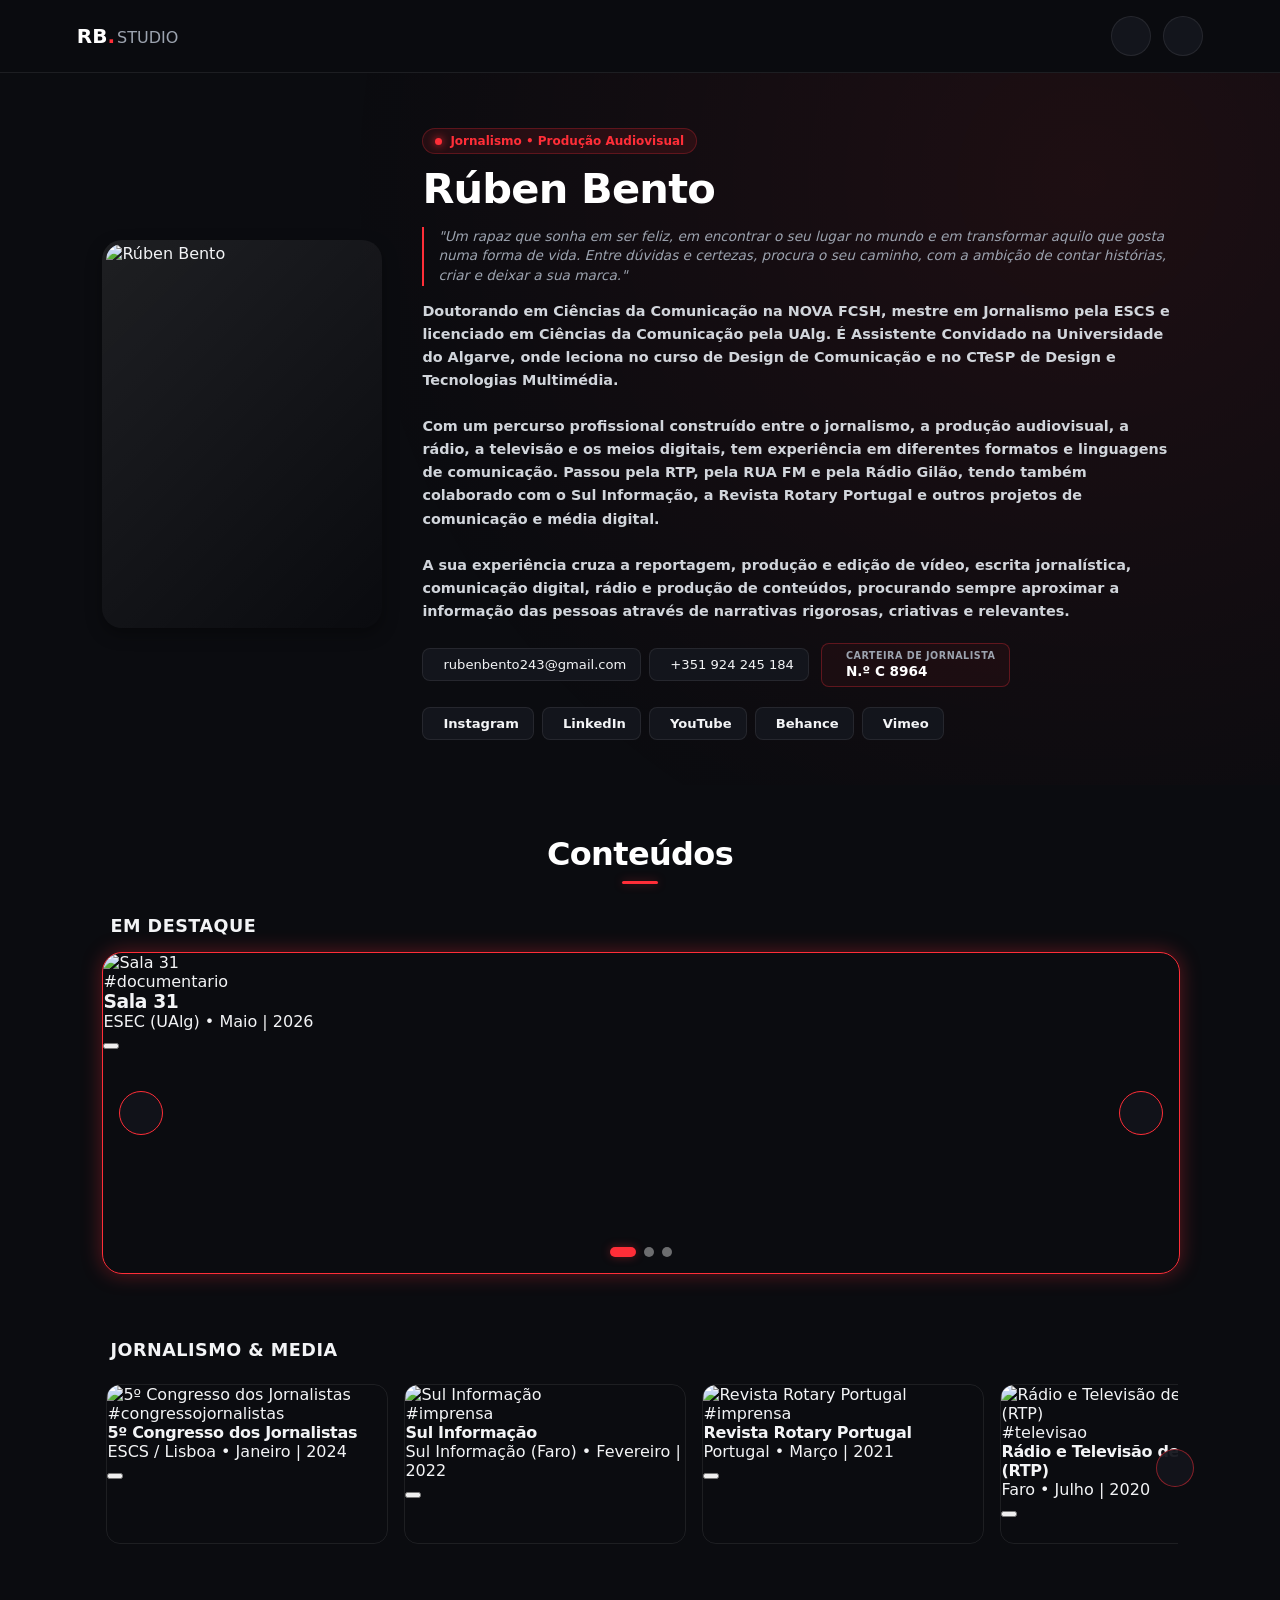
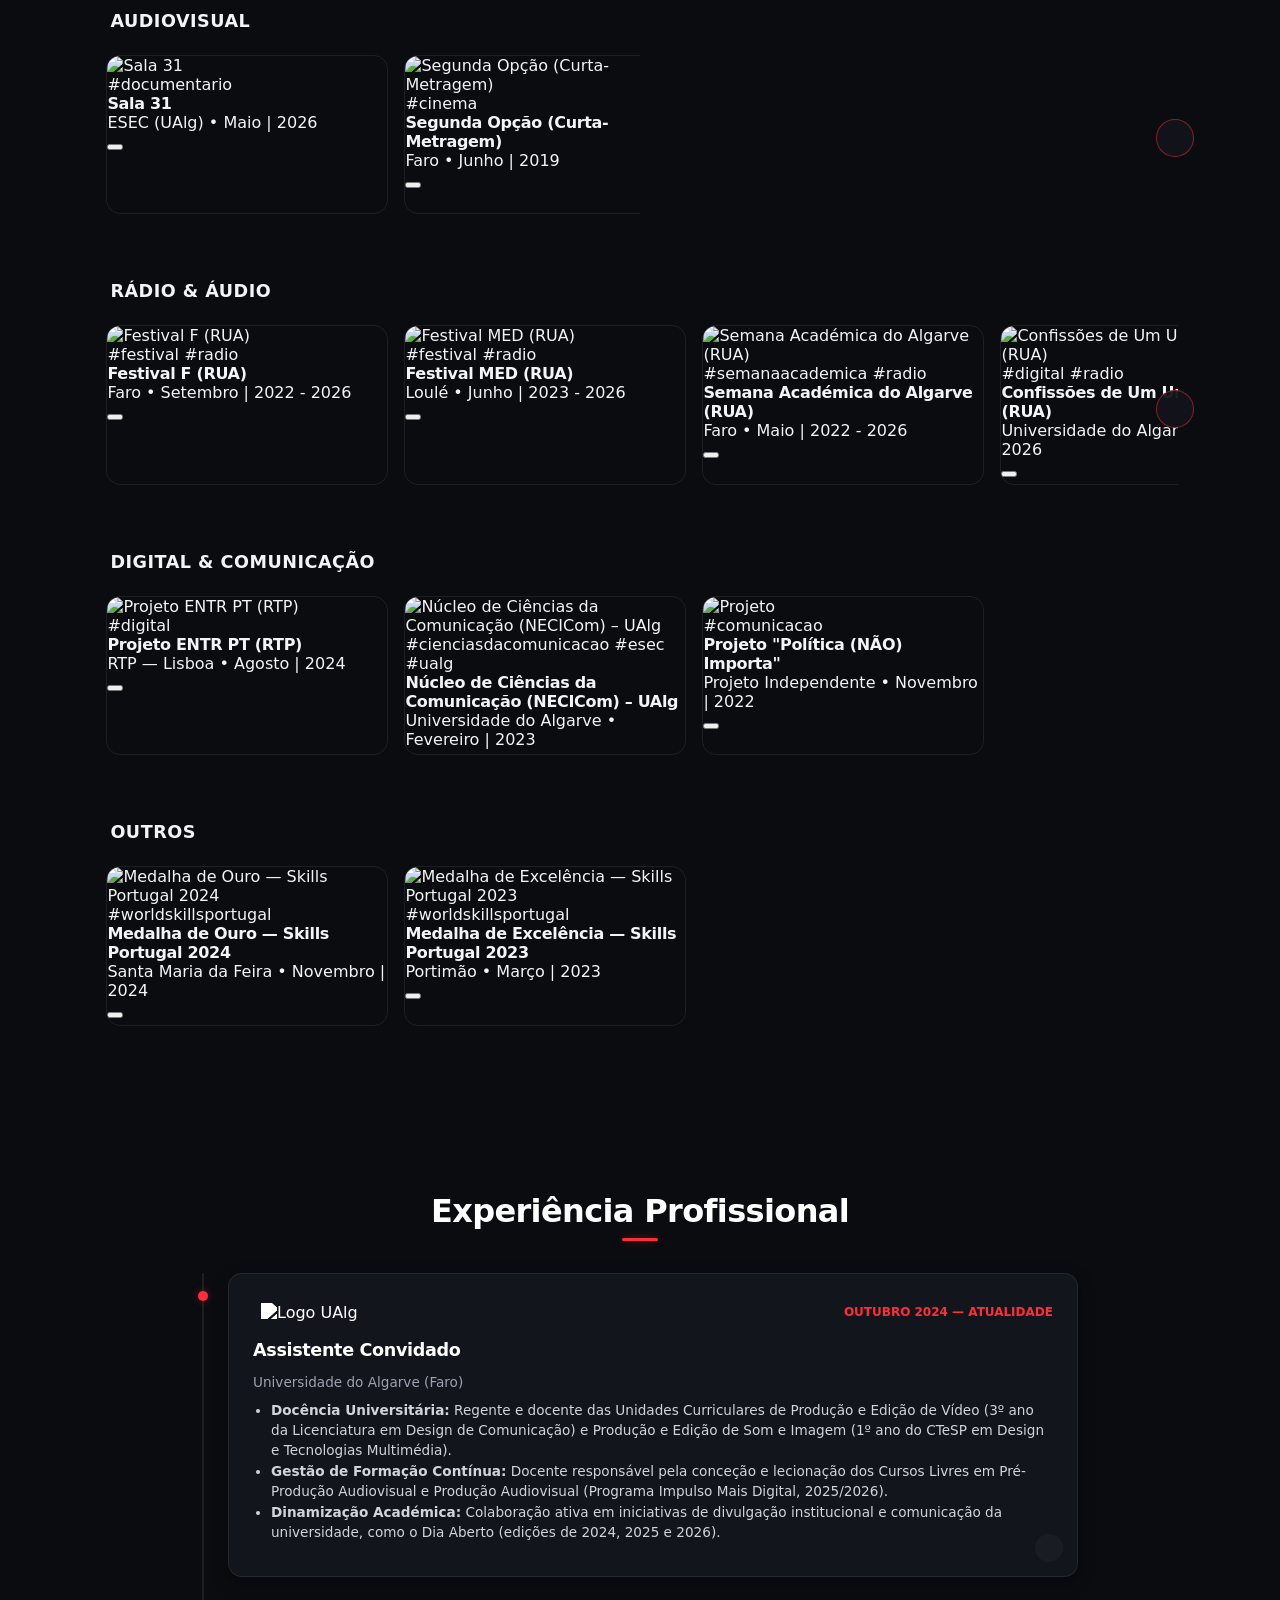
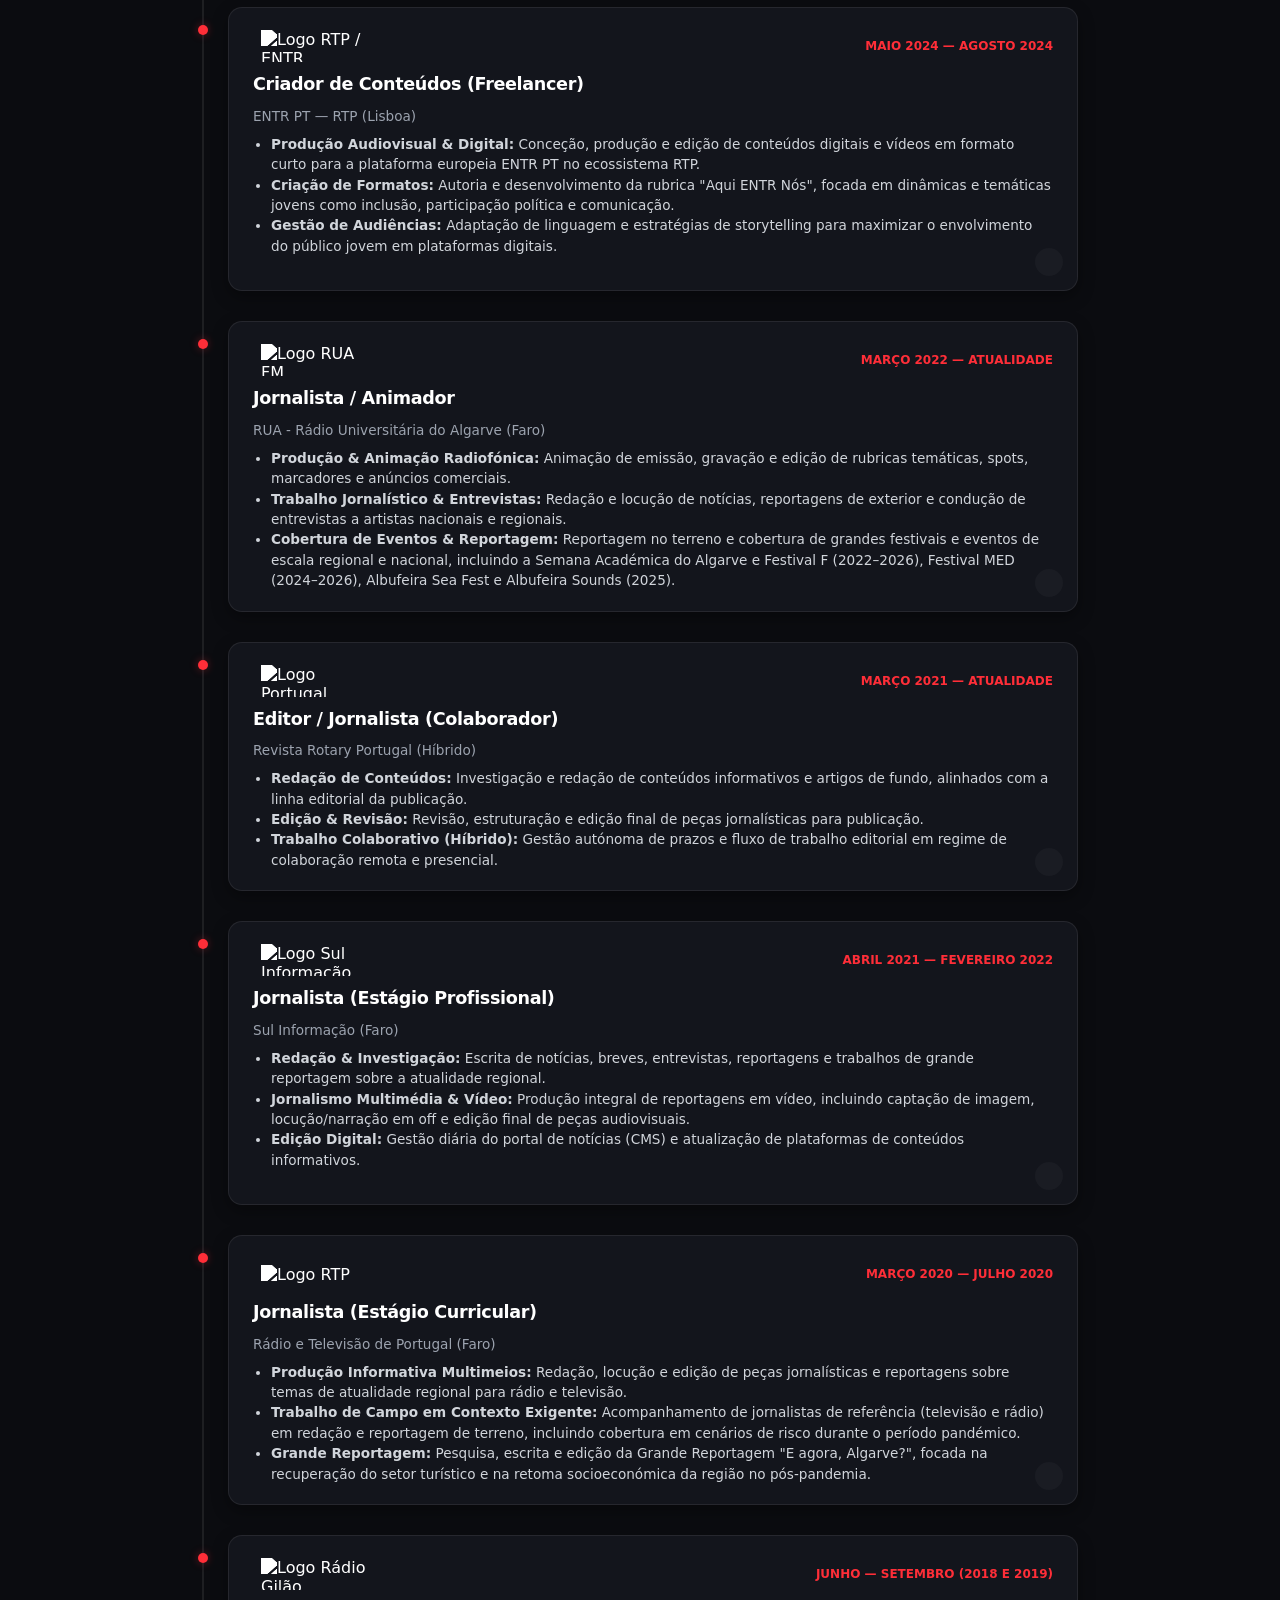
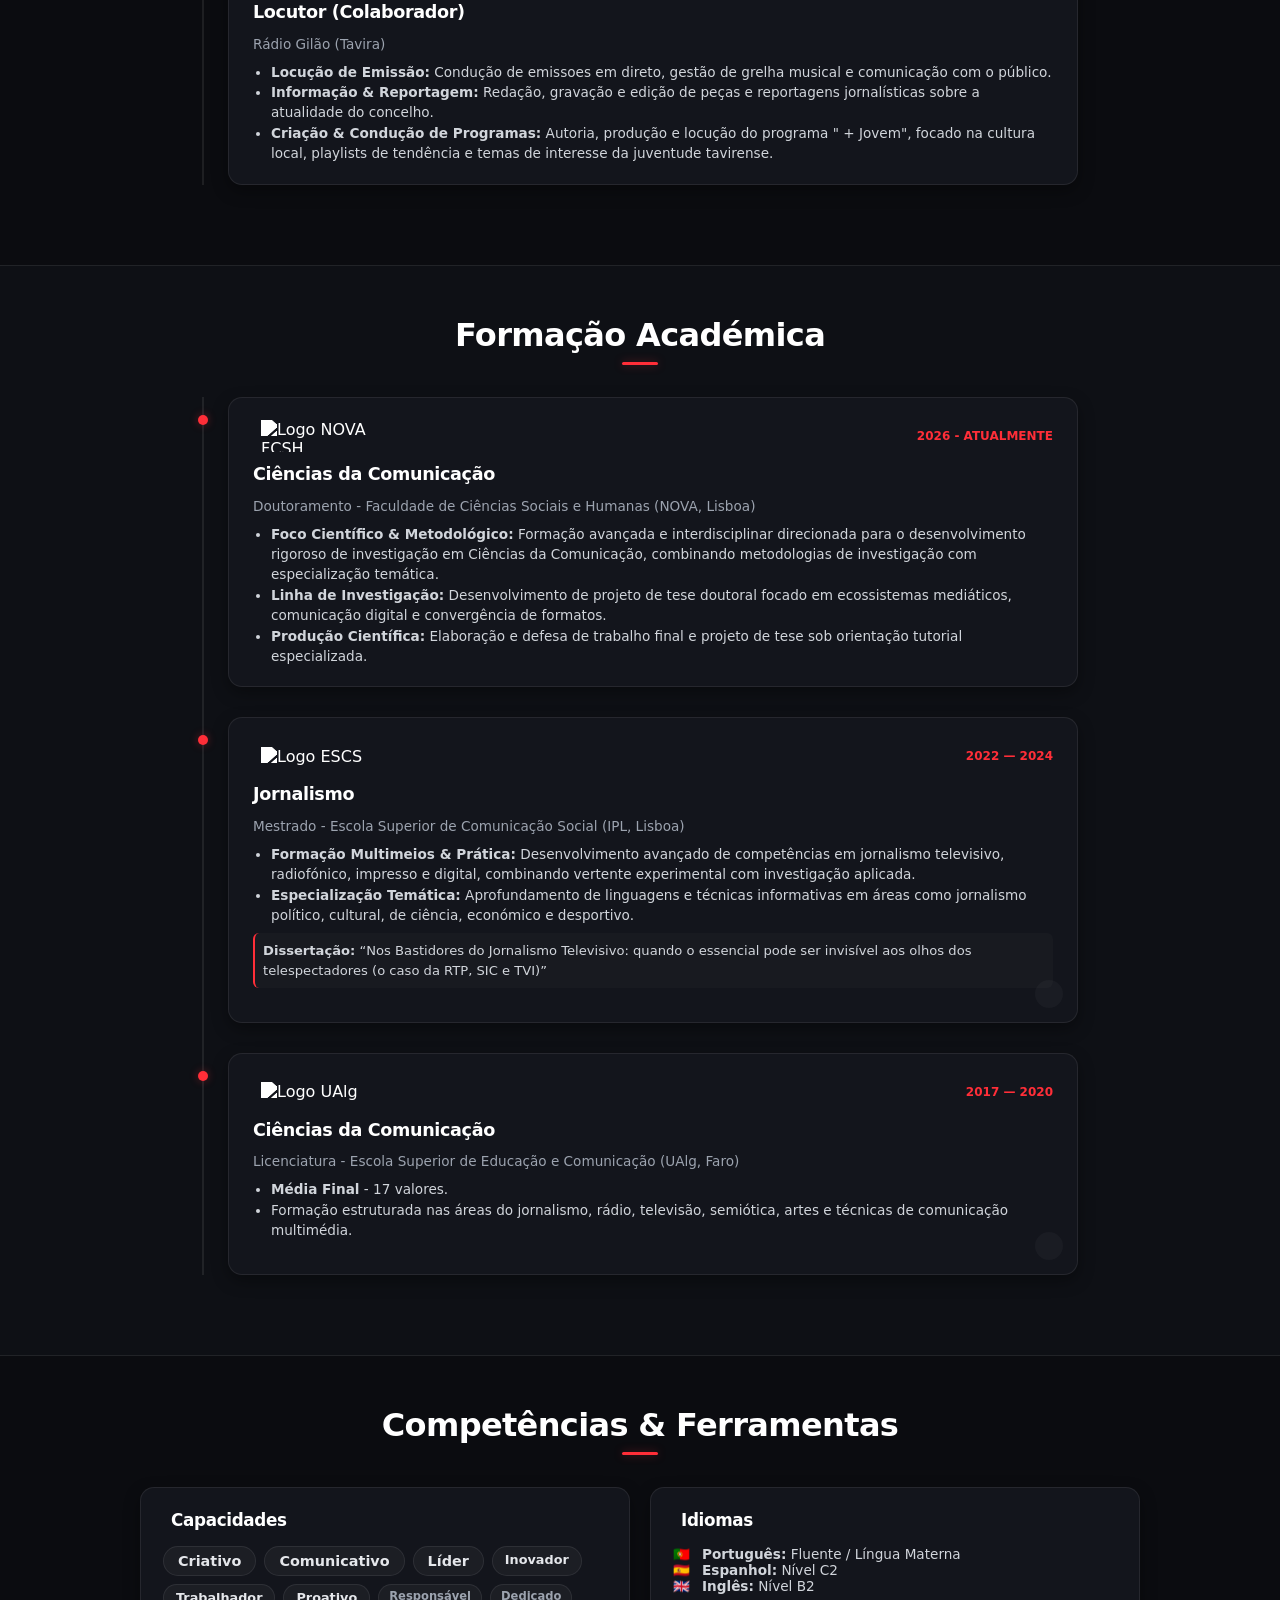
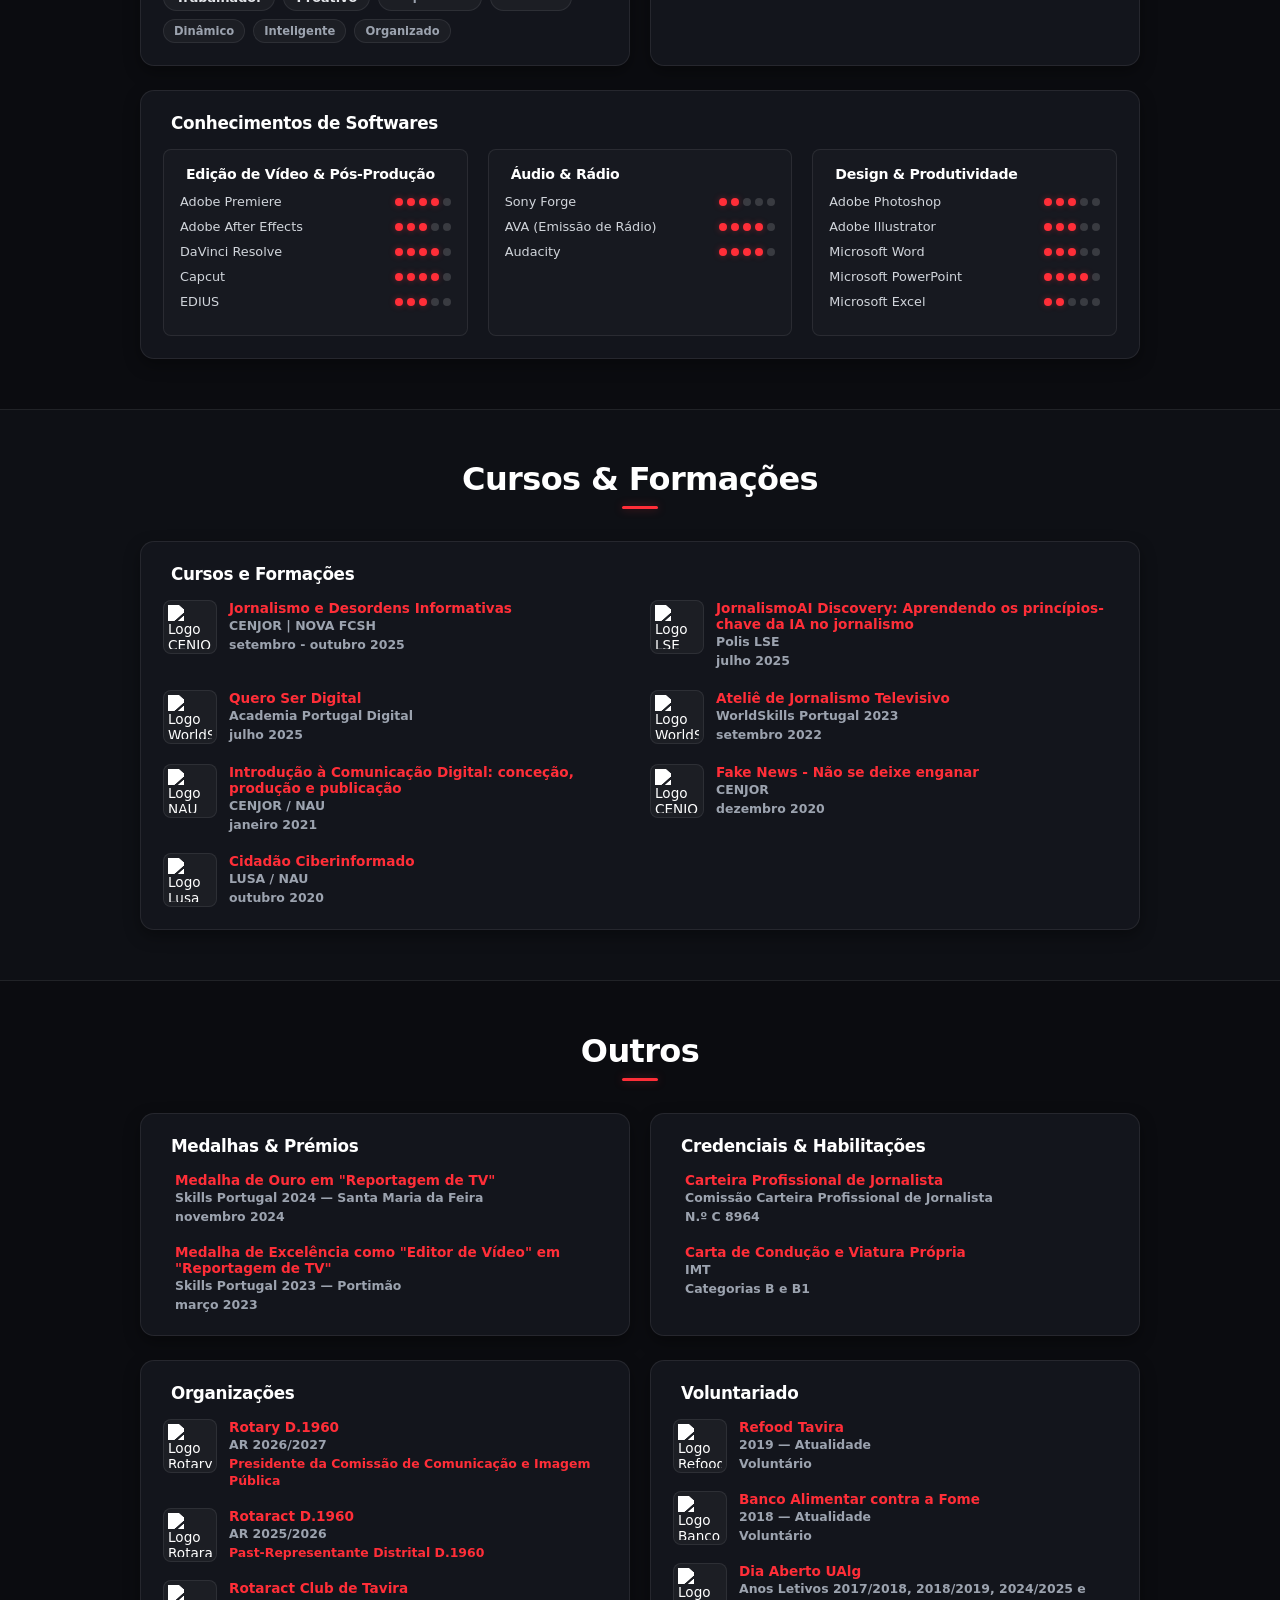
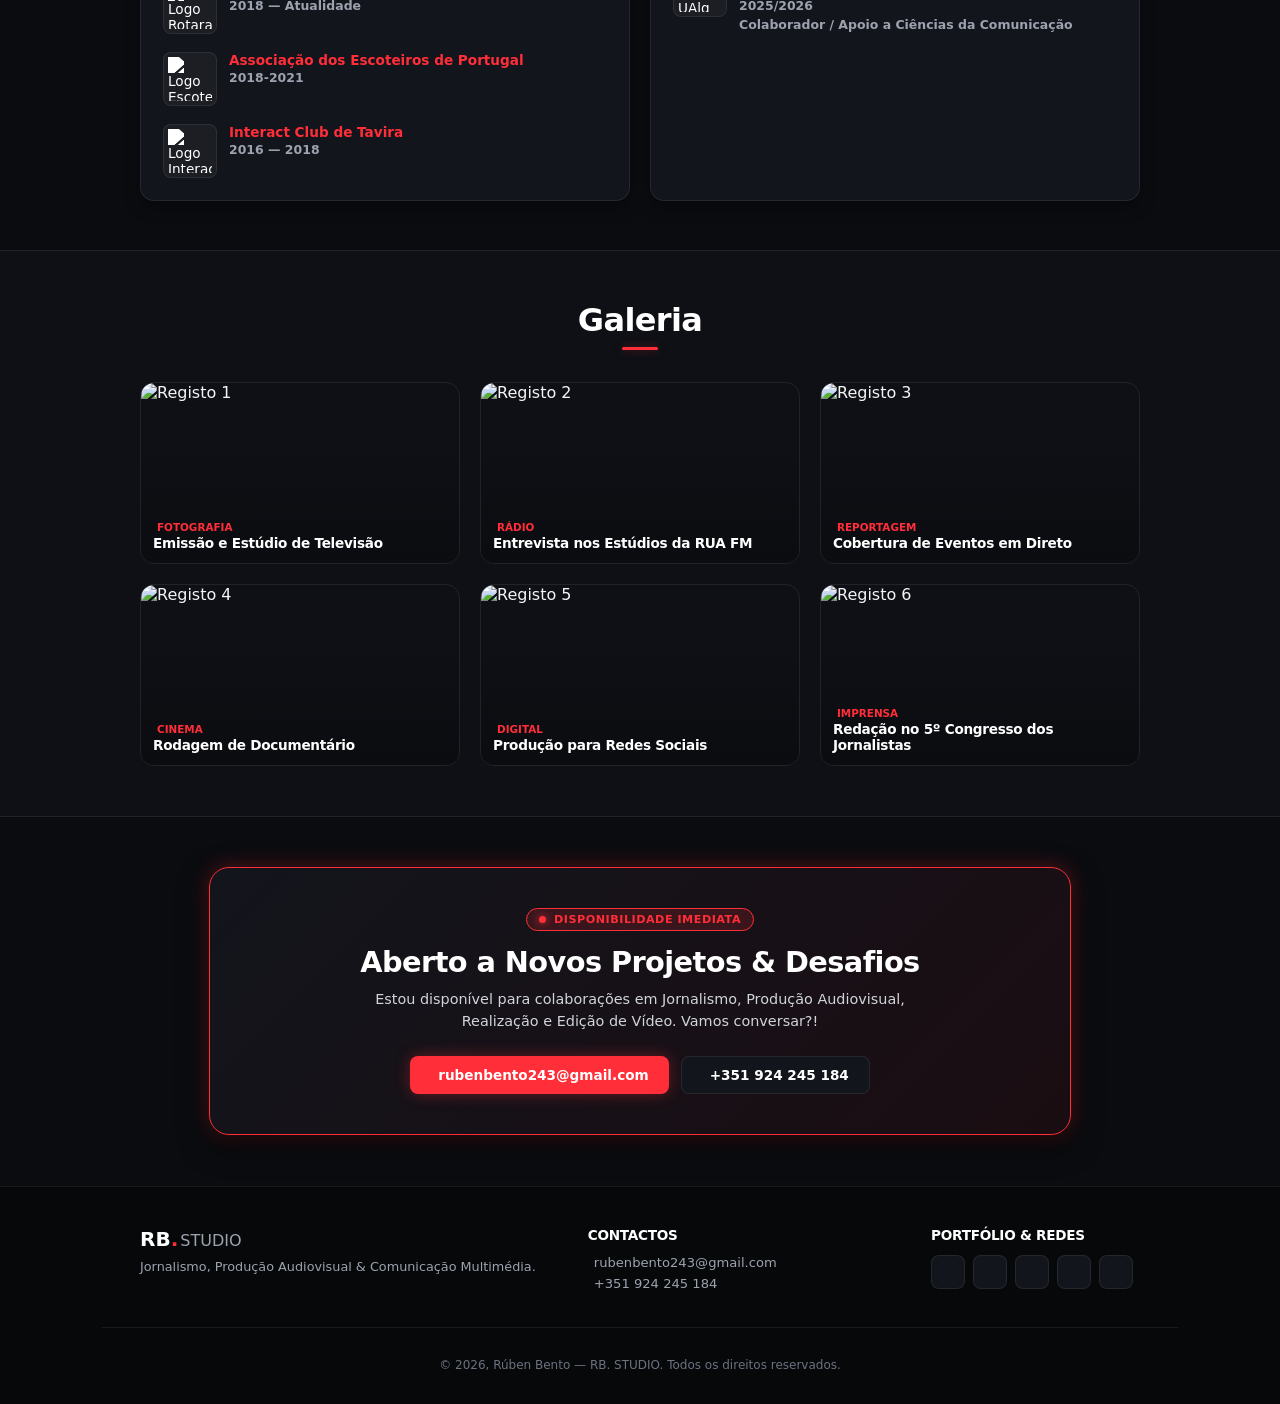
==== commit 48f92b56: "Update index.html" ====
--- a/index.html
+++ b/index.html
@@ -4,6 +4,10 @@
     <meta charset="UTF-8">
     <meta name="viewport" content="width=device-width, initial-scale=1.0">
     <title>RB. STUDIO</title>
+    
+    <!-- FAVICON -->
+    <link rel="icon" type="image/png" href="https://rua.pt/wp-content/uploads/2021/10/cropped-favicon.png">
+    
     <!-- Google Fonts: Plus Jakarta Sans -->
     <link rel="preconnect" href="https://fonts.googleapis.com">
     <link rel="preconnect" href="https://fonts.gstatic.com" crossorigin>
@@ -84,19 +88,19 @@
                 <!-- REDES SOCIAIS -->
                 <div class="hero-actions">
                     <a href="https://instagram.com" target="_blank" class="btn-hero outline" title="Instagram">
-                        <i data-lucide="instagram"></i> Instagram
+                        <i data-lucide=""></i> Instagram
                     </a>
                     <a href="https://linkedin.com/in/rubento243" target="_blank" class="btn-hero outline" title="LinkedIn">
-                        <i data-lucide="linkedin"></i> LinkedIn
+                        <i data-lucide=""></i> LinkedIn
                     </a>
                     <a href="https://youtube.com" target="_blank" class="btn-hero outline" title="YouTube">
-                        <i data-lucide="youtube"></i> YouTube
+                        <i data-lucide=""></i> YouTube
                     </a>
                     <a href="https://behance.net/rmdaqb243" target="_blank" class="btn-hero outline" title="Behance">
-                        <i data-lucide="palette"></i> Behance
+                        <i data-lucide=""></i> Behance
                     </a>
                     <a href="https://vimeo.com/rubenbento243" target="_blank" class="btn-hero outline" title="Vimeo">
-                        <i data-lucide="video"></i> Vimeo
+                        <i data-lucide=""></i> Vimeo
                     </a>
                 </div>
             </div>
@@ -107,10 +111,10 @@
     <section id="catalogo" class="section-catalogo section-padded reveal">
         <h2 class="section-title centered-title">Conteúdos</h2>
 
-        <!-- EM DESTAQUE (SLIDESHOW AUTOMÁTICO) -->
+        <!-- EM DESTAQUE -->
         <div class="row-container margin-bottom-lg">
             <h3 class="row-title"><i data-lucide="sparkles"></i> Em Destaque</h3>
-            <div id="grid-destaques-trio"></div>
+            <div id="grid-destaques-trio" class="grid-destaques-trio"></div>
             <div id="drawer-destaque" class="netflix-drawer"></div>
         </div>
 
@@ -193,6 +197,7 @@
                             <li><strong>Dinamização Académica:</strong> Colaboração ativa em iniciativas de divulgação institucional e comunicação da universidade, como o Dia Aberto (edições de 2024, 2025 e 2026).</li>
                         </ul>
                     </div>
+                    <div class="associated-project-wrapper" data-project-id=""></div>
                     <a href="https://www.ualg.pt" target="_blank" class="corner-arrow-link" title="Visitar Website">
                         <i data-lucide="arrow-up-right"></i>
                     </a>
@@ -217,8 +222,7 @@
                             <li><strong>Gestão de Audiências:</strong> Adaptação de linguagem e estratégias de storytelling para maximizar o envolvimento do público jovem em plataformas digitais.</li>
                         </ul>
                     </div>
-                    <!-- ASSOCIADO AO PROJETO ENTR PT (ID: 9) -->
-                    <div class="associated-project-wrapper" data-project-id="9"></div>
+                    <div class="associated-project-wrapper" data-project-id=""></div>
                     <a href="https://media.rtp.pt/entr/" target="_blank" class="corner-arrow-link" title="Visitar Website ENTR PT">
                         <i data-lucide="arrow-up-right"></i>
                     </a>
@@ -291,8 +295,7 @@
                             <li><strong>Edição Digital:</strong> Gestão diária do portal de notícias (CMS) e atualização de plataformas de conteúdos informativos.</li>
                         </ul>
                     </div>
-                    <!-- ASSOCIADO AO PROJETO SUL INFORMAÇÃO (ID: 16) -->
-                    <div class="associated-project-wrapper" data-project-id="16"></div>
+                    <div class="associated-project-wrapper" data-project-id=""></div>
                     <a href="https://www.sulinformacao.pt" target="_blank" class="corner-arrow-link" title="Visitar Website">
                         <i data-lucide="arrow-up-right"></i>
                     </a>
@@ -313,12 +316,10 @@
                     <div class="timeline-description">
                         <ul>
                             <li><strong>Produção Informativa Multimeios:</strong> Redação, locução e edição de peças jornalísticas e reportagens sobre temas de atualidade regional para rádio e televisão.</li>
-                            <li><strong>Trabalho de Campo em Contexto Exigente:</strong> Acompanhamento de jornalistas de referência em redação e reportagem de terreno.</li>
-                            <li><strong>Grande Reportagem:</strong> Pesquisa, escrita e edição da Grande Reportagem "E agora, Algarve?", focada na retoma socioeconómica da região.</li>
-                        </ul>
-                    </div>
-                    <!-- ASSOCIADO AO PROJETO RTP (ID: 18) -->
-                    <div class="associated-project-wrapper" data-project-id="18"></div>
+                            <li><strong>Trabalho de Campo em Contexto Exigente:</strong> Acompanhamento de jornalistas de referência (televisão e rádio) em redação e reportagem de terreno, incluindo cobertura em cenários de risco durante o período pandémico.</li>
+                            <li><strong>Grande Reportagem:</strong> Pesquisa, escrita e edição da Grande Reportagem "E agora, Algarve?", focada na recuperação do setor turístico e na retoma socioeconómica da região no pós-pandemia.</li>
+                        </ul>
+                    </div>
                     <a href="https://www.rtp.pt" target="_blank" class="corner-arrow-link" title="Visitar Website">
                         <i data-lucide="arrow-up-right"></i>
                     </a>
@@ -340,7 +341,7 @@
                         <ul>
                             <li><strong>Locução de Emissão:</strong> Condução de emissoes em direto, gestão de grelha musical e comunicação com o público.</li>
                             <li><strong>Informação & Reportagem:</strong> Redação, gravação e edição de peças e reportagens jornalísticas sobre a atualidade do concelho.</li>
-                            <li><strong>Criação & Condução de Programas:</strong> Autoria, produção e locução do programa " + Jovem".</li>
+                            <li><strong>Criação & Condução de Programas:</strong> Autoria, produção e locução do programa " + Jovem", focado na cultura local, playlists de tendência e temas de interesse da juventude tavirense.</li>
                         </ul>
                     </div>
                 </div>
@@ -366,8 +367,9 @@
                     <p class="timeline-institution">Doutoramento - Faculdade de Ciências Sociais e Humanas (NOVA, Lisboa)</p>
                     <div class="timeline-description">
                         <ul>
-                            <li><strong>Foco Científico & Metodológico:</strong> Formação avançada e interdisciplinar direcionada para o desenvolvimento de investigação em Ciências da Comunicação.</li>
-                            <li><strong>Linha de Investigação:</strong> Desenvolvimento de projeto de tese doutoral focado em ecossistemas mediáticos e comunicação digital.</li>
+                            <li><strong>Foco Científico & Metodológico:</strong> Formação avançada e interdisciplinar direcionada para o desenvolvimento rigoroso de investigação em Ciências da Comunicação, combinando metodologias de investigação com especialização temática.</li>
+                            <li><strong>Linha de Investigação:</strong> Desenvolvimento de projeto de tese doutoral focado em ecossistemas mediáticos, comunicação digital e convergência de formatos.</li>
+                            <li><strong>Produção Científica:</strong> Elaboração e defesa de trabalho final e projeto de tese sob orientação tutorial especializada.</li>
                         </ul>
                     </div>
                 </div>
@@ -386,12 +388,12 @@
                     <p class="timeline-institution">Mestrado - Escola Superior de Comunicação Social (IPL, Lisboa)</p>
                     <div class="timeline-description">
                         <ul>
-                            <li><strong>Formação Multimeios & Prática:</strong> Desenvolvimento avançado de competências em jornalismo televisivo, radiofónico, impresso e digital.</li>
+                            <li><strong>Formação Multimeios & Prática:</strong> Desenvolvimento avançado de competências em jornalismo televisivo, radiofónico, impresso e digital, combinando vertente experimental com investigação aplicada.</li>
+                            <li><strong>Especialização Temática:</strong> Aprofundamento de linguagens e técnicas informativas em áreas como jornalismo político, cultural, de ciência, económico e desportivo.</li>
                         </ul>
                         <p class="academic-thesis"><strong>Dissertação:</strong> “Nos Bastidores do Jornalismo Televisivo: quando o essencial pode ser invisível aos olhos dos telespectadores (o caso da RTP, SIC e TVI)”</p>        
                     </div>
-                    <!-- CARTÃO DA DISSERTAÇÃO RECOLOCADO AQUI (ID: 11) -->
-                    <div class="associated-project-wrapper" data-project-id="11"></div>
+                    <div class="associated-project-wrapper" data-project-id=""></div>
                     <a href="https://www.escs.ipl.pt" target="_blank" class="corner-arrow-link" title="Visitar Website">
                         <i data-lucide="arrow-up-right"></i>
                     </a>
@@ -411,12 +413,11 @@
                     <p class="timeline-institution">Licenciatura - Escola Superior de Educação e Comunicação (UAlg, Faro)</p>
                     <div class="timeline-description">
                         <ul>
-                            <li><strong>Média Final:</strong> 17 valores.</li>
+                            <li><strong>Média Final</strong> - 17 valores.</li>
                             <li>Formação estruturada nas áreas do jornalismo, rádio, televisão, semiótica, artes e técnicas de comunicação multimédia.</li>
                         </ul>
                     </div>
-                    <!-- CARTÃO DO DOCUMENTÁRIO SALA 31 RECOLOCADO AQUI (ID: 4) -->
-                    <div class="associated-project-wrapper" data-project-id="4"></div>
+                    <div class="associated-project-wrapper" data-project-id=""></div>
                     <a href="https://www.ualg.pt" target="_blank" class="corner-arrow-link" title="Visitar Website">
                         <i data-lucide="arrow-up-right"></i>
                     </a>
@@ -585,7 +586,7 @@
         </div>
     </section>
 
-    <!-- SECÇÃO SEPARADA: OUTROS -->
+    <!-- SECÇÃO SEPARADA: OUTROS (MEDALHAS, HABILITAÇÕES, ORGANIZAÇÕES, VOLUNTARIADO) -->
     <section class="section-padded reveal">
         <h2 class="section-title centered-title">Outros</h2>
 
@@ -673,7 +674,7 @@
                     </li>
                     <li class="card-item-with-logo" data-link="">
                         <div class="item-logo-wrapper">
-                            <img src="https://escoteiros.pt/wp-content/uploads/2026/07/cropped-cropped-marca_aep_2026_final-scaled-1.jpg" alt="Logo Escoteiros" class="item-logo logo-white-bg">
+                            <img src="https://i.imgur.com/kj0s2vN.png" alt="Logo Escoteiros" class="item-logo logo-white-bg">
                         </div>
                         <div class="item-info text-accent-red">
                             <strong>Associação dos Escoteiros de Portugal</strong>
--- a/style.css
+++ b/style.css
@@ -1,1150 +1,455 @@
-/* ==========================================================================
-   DESIGN SYSTEM & VARIÁVEIS
-   ========================================================================== */
 :root {
-    --bg-main: #0D0F12;
-    --bg-card: #16191E;
-    --bg-card-hover: #1E232B;
-    --bg-darker: #08090B;
-    
-    --text-primary: #F4F5F7;
-    --text-secondary: #9EA8B6;
-    --text-muted: #626D7D;
-    
-    --accent-red: #E50914;
-    --accent-gold: #FFB800;
-    --border-color: #262B34;
-    
-    --font-heading: 'Space Grotesk', sans-serif;
-    --font-body: 'Inter', sans-serif;
-    
-    --transition: all 0.3s ease;
-    --container-width: 1200px;
-}
-
-/* ==========================================================================
-   RESET & BASE
-   ========================================================================== */
+    --bg-main: #0b0c10;
+    --bg-card: #13151c;
+    --bg-card-hover: #1a1d26;
+    --bg-alt: #0e1015;
+    
+    --primary-red: #ff2e38;
+    --primary-glow: rgba(255, 46, 56, 0.35);
+    
+    --text-main: #f3f4f6;
+    --text-muted: #9ca3af;
+    --text-dim: #6b7280;
+    
+    --border-color: rgba(255, 255, 255, 0.08);
+    --border-hover: rgba(255, 46, 56, 0.5);
+    
+    --font-family: 'Plus Jakarta Sans', system-ui, -apple-system, sans-serif;
+    --radius-sm: 8px;
+    --radius-md: 14px;
+    --radius-lg: 20px;
+    
+    --card-shadow: 0 6px 16px rgba(0, 0, 0, 0.35);
+    --smooth-transition: cubic-bezier(0.16, 1, 0.3, 1);
+}
+
+html { scroll-behavior: smooth; }
+
 * {
+    transition: background-color 0.3s var(--smooth-transition), border-color 0.3s var(--smooth-transition), color 0.3s var(--smooth-transition), box-shadow 0.3s var(--smooth-transition);
+}
+
+body {
+    background-color: var(--bg-main);
+    color: var(--text-main);
+    font-family: var(--font-family);
     margin: 0;
     padding: 0;
-    box-sizing: border-box;
-}
-
-html {
-    scroll-behavior: smooth;
-}
-
-body {
-    background-color: var(--bg-main);
-    color: var(--text-primary);
-    font-family: var(--font-body);
-    line-height: 1.6;
     overflow-x: hidden;
-}
-
-a {
-    color: inherit;
+    -webkit-font-smoothing: antialiased;
+}
+
+h1, h2, h3, h4, h5 { margin: 0; font-weight: 700; letter-spacing: -0.02em; }
+
+.section-padded { padding: 50px 8%; }
+.bg-alt {
+    background-color: var(--bg-alt);
+    border-top: 1px solid var(--border-color);
+    border-bottom: 1px solid var(--border-color);
+}
+
+.text-accent-red {
+    color: var(--primary-red) !important;
+    font-weight: 600;
+}
+
+.centered-title {
+    text-align: center;
+    font-size: 2rem;
+    font-weight: 800;
+    color: #ffffff;
+    position: relative;
+    margin: 0 auto 32px auto;
+}
+.centered-title::after {
+    content: '';
+    display: block;
+    width: 36px;
+    height: 3px;
+    background: var(--primary-red);
+    margin: 8px auto 0 auto;
+    border-radius: 4px;
+    box-shadow: 0 0 10px var(--primary-glow);
+}
+
+/* REVELAÇÃO SUAVE */
+.reveal {
+    opacity: 0;
+    transform: translateY(25px);
+    transition: opacity 0.8s var(--smooth-transition), transform 0.8s var(--smooth-transition);
+    will-change: opacity, transform;
+}
+.reveal.active {
+    opacity: 1;
+    transform: translateY(0);
+}
+
+.hover-card:hover {
+    transform: translateY(-5px);
+    border-color: var(--border-hover) !important;
+    box-shadow: 0 12px 28px rgba(0, 0, 0, 0.5), 0 0 18px var(--primary-glow) !important;
+}
+
+/* LOGÓTIPOS E MÍDIA */
+.item-logo-wrapper {
+    width: 44px; height: 44px; flex-shrink: 0;
+    display: flex; align-items: center; justify-content: center;
+    background: rgba(255, 255, 255, 0.04); border: 1px solid var(--border-color);
+    border-radius: 8px; padding: 4px;
+}
+.logo-white-bg, .timeline-company-logo, .item-logo {
+    max-width: 100%; max-height: 100%; object-fit: contain;
+    background: transparent !important; filter: brightness(0) invert(1) !important;
+    mix-blend-mode: screen;
+}
+
+/* NAVBAR */
+.navbar {
+    display: flex; justify-content: space-between; align-items: center;
+    padding: 16px 6%; background: rgba(11, 12, 16, 0.92);
+    backdrop-filter: blur(16px); position: sticky; top: 0; z-index: 1000;
+    border-bottom: 1px solid var(--border-color);
+}
+.logo-link { text-decoration: none; display: inline-block; }
+.logo { font-size: 1.25rem; font-weight: 800; color: #fff; }
+.logo .dot { color: var(--primary-red); }
+.logo .studio { font-weight: 400; color: var(--text-muted); font-size: 1rem; margin-left: 2px; }
+
+.header-contacts-right { display: flex; align-items: center; gap: 12px; }
+.header-icon-btn {
+    width: 38px; height: 38px; border-radius: 50%;
+    background: var(--bg-card); border: 1px solid var(--border-color);
+    color: var(--text-main); display: flex; align-items: center; justify-content: center;
     text-decoration: none;
 }
-
-.container {
-    width: 90%;
-    max-width: var(--container-width);
-    margin: 0 auto;
-}
-
-.section-padding {
-    padding: 100px 0;
-}
-
-.bg-darker {
-    background-color: var(--bg-darker);
-}
-
-.text-center {
-    text-align: center;
-}
-
-/* ==========================================================================
-   TICKER BROADCAST
-   ========================================================================== */
-.news-ticker-container {
-    background-color: #000;
-    border-bottom: 1px solid var(--border-color);
-    display: flex;
-    align-items: center;
-    overflow: hidden;
-    height: 38px;
-    font-size: 0.85rem;
-}
-
-.ticker-badge {
-    background-color: var(--accent-red);
-    color: #FFF;
-    font-weight: 700;
-    padding: 0 15px;
-    height: 100%;
-    display: flex;
-    align-items: center;
-    white-space: nowrap;
-    z-index: 2;
-    font-family: var(--font-heading);
-    letter-spacing: 1px;
-}
-
-.live-dot {
-    width: 8px;
-    height: 8px;
-    background-color: #FFF;
-    border-radius: 50%;
-    margin-right: 6px;
-    display: inline-block;
-    animation: blink 1.2s infinite;
-}
-
-@keyframes blink {
-    0%, 100% { opacity: 1; }
-    50% { opacity: 0.2; }
-}
-
-.ticker-content {
-    display: flex;
-    white-space: nowrap;
-    animation: ticker 30s linear infinite;
-}
-
-.ticker-item {
-    padding: 0 40px;
-    color: var(--text-secondary);
-}
-
-@keyframes ticker {
-    0% { transform: translateX(0); }
-    100% { transform: translateX(-50%); }
-}
-
-/* ==========================================================================
-   HEADER & NAVIGATION
-   ========================================================================== */
-.main-header {
-    position: sticky;
-    top: 0;
-    background-color: rgba(13, 15, 18, 0.95);
-    backdrop-filter: blur(10px);
-    border-bottom: 1px solid var(--border-color);
-    z-index: 1000;
-}
-
-.nav-container {
-    width: 90%;
-    max-width: var(--container-width);
-    margin: 0 auto;
-    display: flex;
-    justify-content: space-between;
-    align-items: center;
-    height: 70px;
-}
-
-.brand-logo {
-    display: flex;
-    align-items: center;
-    gap: 12px;
-}
-
-.rb-monogram {
-    background: var(--accent-red);
-    color: #FFF;
-    font-family: var(--font-heading);
-    font-weight: 700;
-    font-size: 1.1rem;
-    padding: 4px 8px;
-    border-radius: 3px;
-}
-
-.brand-name {
-    font-family: var(--font-heading);
-    font-weight: 700;
-    letter-spacing: 1px;
-    font-size: 1.1rem;
-}
-
-.nav-menu {
-    display: flex;
-    gap: 20px;
-}
-
-.nav-link {
-    font-size: 0.8rem;
-    font-weight: 600;
-    color: var(--text-secondary);
-    letter-spacing: 1px;
-    transition: var(--transition);
-}
-
-.nav-link:hover, .nav-link.active {
-    color: #FFF;
-}
-
-.nav-actions {
-    display: flex;
-    align-items: center;
-    gap: 15px;
-}
-
-.status-indicator {
-    display: flex;
-    align-items: center;
-    gap: 8px;
-    background-color: rgba(255,255,255,0.05);
-    padding: 6px 12px;
-    border-radius: 20px;
-    border: 1px solid var(--border-color);
-}
-
-.status-dot {
-    width: 8px;
-    height: 8px;
-    background-color: #10B981;
-    border-radius: 50%;
-}
-
-.status-text {
-    font-size: 0.7rem;
-    font-weight: 600;
-    letter-spacing: 0.5px;
-    color: var(--text-secondary);
-}
-
-.hamburger {
-    display: none;
-    background: none;
-    border: none;
+.header-icon-btn:hover {
+    border-color: var(--primary-red); color: #fff; background: var(--primary-red);
+    box-shadow: 0 0 12px var(--primary-glow);
+}
+
+/* HERO / PERFIL */
+.section-hero {
+    padding: 55px 8% 45px 8%;
+    background: radial-gradient(circle at 85% 15%, rgba(255, 46, 56, 0.08) 0%, transparent 60%);
+}
+.hero-container { max-width: 1200px; margin: 0 auto; display: flex; gap: 40px; align-items: center; }
+.hero-card-press { flex: 0 0 280px; }
+.avatar-wrapper { position: relative; border-radius: var(--radius-lg); padding: 4px; background: linear-gradient(135deg, var(--border-color), transparent); box-shadow: var(--card-shadow); }
+.hero-img { width: 100%; height: 380px; object-fit: cover; border-radius: calc(var(--radius-lg) - 4px); display: block; }
+
+.hero-tag-badge {
+    display: inline-flex; align-items: center; gap: 8px;
+    background: rgba(255, 46, 56, 0.1); border: 1px solid rgba(255, 46, 56, 0.25);
+    padding: 5px 12px; border-radius: 30px; font-size: 0.75rem; font-weight: 600;
+    color: var(--primary-red); margin-bottom: 10px;
+}
+.live-pulse { width: 7px; height: 7px; background-color: var(--primary-red); border-radius: 50%; box-shadow: 0 0 8px var(--primary-red); }
+
+.hero-details h1 { font-size: 2.6rem; font-weight: 800; margin-bottom: 10px; color: #fff; }
+.hero-quote { font-style: italic; color: var(--text-muted); border-left: 2px solid var(--primary-red); padding-left: 14px; margin-bottom: 14px; font-size: 0.85rem; line-height: 1.45; }
+.hero-bio { line-height: 1.6; color: #d1d5db; font-size: 0.9rem; margin-bottom: 20px; }
+
+.contactos-container { display: flex; gap: 12px; align-items: center; flex-wrap: wrap; margin-bottom: 20px; }
+.contactos-grid { display: flex; gap: 8px; flex-wrap: wrap; }
+.contacto-chip {
+    display: inline-flex; align-items: center; gap: 6px;
+    background: var(--bg-card); border: 1px solid var(--border-color);
+    padding: 8px 14px; border-radius: var(--radius-sm); color: var(--text-main);
+    text-decoration: none; font-size: 0.82rem; font-weight: 500;
+}
+.contacto-chip:hover { border-color: var(--border-hover); background: var(--bg-card-hover); }
+
+.press-card-inline {
+    display: inline-flex; align-items: center; gap: 10px;
+    background: rgba(255, 46, 56, 0.05); border: 1px solid rgba(255, 46, 56, 0.3);
+    padding: 6px 14px; border-radius: var(--radius-sm);
+}
+.press-icon-wrap { color: var(--primary-red); display: flex; align-items: center; }
+.press-label { display: block; font-size: 0.6rem; color: var(--text-muted); letter-spacing: 0.5px; font-weight: 600; }
+.press-number { font-size: 0.85rem; color: #fff; font-weight: 700; }
+
+.hero-actions { display: flex; gap: 8px; flex-wrap: wrap; }
+.btn-hero {
+    display: inline-flex; align-items: center; gap: 6px;
+    padding: 8px 14px; border-radius: var(--radius-sm); font-weight: 600; font-size: 0.82rem;
+    text-decoration: none;
+}
+.btn-hero.outline { background: var(--bg-card); color: var(--text-main); border: 1px solid var(--border-color); }
+.btn-hero.outline:hover { border-color: var(--border-hover); color: #fff; background: var(--bg-card-hover); }
+
+/* CONTEÚDOS & CATEGORIAS */
+.row-container { margin-bottom: 35px; position: relative; }
+.margin-bottom-lg { margin-bottom: 50px; }
+.row-title { font-size: 1.1rem; color: var(--text-main); margin-bottom: 16px; display: flex; align-items: center; gap: 8px; font-weight: 700; text-transform: uppercase; letter-spacing: 0.5px; }
+.row-title i { color: var(--primary-red); }
+
+/* SLIDESHOW DOS DESTAQUES */
+.slideshow-wrapper { position: relative; width: 100%; height: 320px; border-radius: var(--radius-lg); overflow: hidden; border: 1px solid var(--primary-red); box-shadow: 0 0 20px var(--primary-glow); }
+.slideshow-slides-container { width: 100%; height: 100%; position: relative; }
+.slide-item {
+    position: absolute; inset: 0; opacity: 0; visibility: hidden;
+    transition: opacity 0.8s ease, transform 0.8s ease; transform: scale(1.03);
     cursor: pointer;
-    flex-direction: column;
-    gap: 5px;
-}
-
-.hamburger span {
-    width: 25px;
-    height: 2px;
-    background-color: var(--text-primary);
-    transition: var(--transition);
-}
-
-/* ==========================================================================
-   HERO SECTION
-   ========================================================================== */
-.hero-section {
-    position: relative;
-    padding: 140px 0 100px 0;
-    border-bottom: 1px solid var(--border-color);
-    background: radial-gradient(circle at top right, rgba(229, 9, 20, 0.08), transparent 60%);
-}
-
-.broadcast-tag {
-    display: inline-flex;
-    align-items: center;
-    gap: 8px;
-    color: var(--accent-red);
-    font-family: var(--font-heading);
-    font-size: 0.85rem;
-    font-weight: 700;
-    letter-spacing: 2px;
-    margin-bottom: 20px;
-}
-
-.hero-title {
-    font-family: var(--font-heading);
-    font-size: 4.5rem;
-    line-height: 1;
-    letter-spacing: -1px;
-    margin-bottom: 15px;
-}
-
-.hero-subtitle {
-    font-size: 1.5rem;
-    color: var(--text-secondary);
-    font-weight: 400;
-    margin-bottom: 20px;
-}
-
-.hero-quote {
-    font-style: italic;
-    font-size: 1.2rem;
-    color: var(--text-muted);
-    border-left: 2px solid var(--accent-red);
-    padding-left: 15px;
-    margin-bottom: 40px;
-}
-
-.hero-actions {
-    display: flex;
-    gap: 20px;
-}
-
-.btn {
-    padding: 14px 28px;
-    border-radius: 4px;
-    font-family: var(--font-heading);
-    font-weight: 600;
-    font-size: 0.9rem;
-    letter-spacing: 1px;
-    cursor: pointer;
-    transition: var(--transition);
-    display: inline-block;
-}
-
-.btn-primary {
-    background-color: var(--text-primary);
-    color: var(--bg-main);
-    border: none;
-}
-
-.btn-primary:hover {
-    background-color: #FFF;
-    transform: translateY(-2px);
-}
-
-.btn-secondary {
-    background-color: transparent;
-    color: var(--text-primary);
-    border: 1px solid var(--border-color);
-}
-
-.btn-secondary:hover {
-    border-color: var(--text-primary);
-    transform: translateY(-2px);
-}
-
-/* ==========================================================================
-   SECTIONS GENERAL
-   ========================================================================== */
-.section-header {
-    margin-bottom: 60px;
-}
-
-.section-subtitle {
-    font-family: var(--font-heading);
-    color: var(--accent-red);
-    font-size: 0.8rem;
-    letter-spacing: 2px;
-    font-weight: 700;
-    display: block;
-    margin-bottom: 5px;
-}
-
-.section-title {
-    font-family: var(--font-heading);
-    font-size: 2.5rem;
-    letter-spacing: -0.5px;
-}
-
-/* ==========================================================================
-   NEWSROOM GRID
-   ========================================================================== */
-.newsroom-grid {
-    display: grid;
-    grid-template-columns: repeat(auto-fit, minmax(300px, 1fr));
-    gap: 30px;
-}
-
-.newsroom-card {
-    background-color: var(--bg-card);
-    border: 1px solid var(--border-color);
-    padding: 30px;
-    border-radius: 6px;
-    transition: var(--transition);
-}
-
-.newsroom-card:hover {
-    background-color: var(--bg-card-hover);
-    transform: translateY(-4px);
-}
-
-.card-tag {
-    font-size: 0.7rem;
-    font-weight: 700;
-    color: var(--accent-red);
-    letter-spacing: 1px;
-    margin-bottom: 15px;
-}
-
-.newsroom-card h3 {
-    font-family: var(--font-heading);
-    font-size: 1.3rem;
-    margin-bottom: 10px;
-}
-
-.newsroom-card p {
-    color: var(--text-secondary);
-    font-size: 0.95rem;
-}
-
-/* ==========================================================================
-   ON AIR (RADIO STUDIO)
-   ========================================================================== */
-.audio-studio-box {
-    background-color: var(--bg-card);
-    border: 1px solid var(--border-color);
-    border-radius: 8px;
-    padding: 40px;
-}
-
-.studio-header {
-    margin-bottom: 30px;
-}
-
-.studio-live-badge {
-    display: inline-block;
-    background-color: rgba(229, 9, 20, 0.15);
-    color: var(--accent-red);
-    border: 1px solid var(--accent-red);
-    padding: 4px 10px;
-    font-size: 0.75rem;
-    font-weight: 700;
-    border-radius: 3px;
-    margin-bottom: 10px;
-}
-
-.audio-player-list {
-    display: flex;
-    flex-direction: column;
-    gap: 20px;
-}
-
-.track-item {
-    background-color: var(--bg-main);
-    border: 1px solid var(--border-color);
-    padding: 20px;
-    border-radius: 6px;
-    display: flex;
-    justify-content: space-between;
-    align-items: center;
-    flex-wrap: wrap;
-    gap: 20px;
-}
-
-.track-info h4 {
-    font-family: var(--font-heading);
-    font-size: 1.1rem;
-}
-
-.track-meta {
-    font-size: 0.85rem;
-    color: var(--text-secondary);
-}
-
-.custom-audio {
-    outline: none;
-    height: 40px;
-}
-
-/* ==========================================================================
-   ON SCREEN (VIDEO)
-   ========================================================================== */
-.video-grid {
-    display: grid;
-    grid-template-columns: repeat(auto-fit, minmax(400px, 1fr));
-    gap: 30px;
-}
-
-.video-card {
-    background-color: var(--bg-card);
-    border: 1px solid var(--border-color);
-    border-radius: 6px;
-    overflow: hidden;
-}
-
-.video-preview-placeholder {
-    height: 240px;
-    background-color: #000;
-    display: flex;
-    flex-direction: column;
-    justify-content: center;
-    align-items: center;
-    border-bottom: 1px solid var(--border-color);
-    color: var(--text-muted);
-    font-size: 0.85rem;
-    gap: 10px;
-    text-align: center;
-    padding: 20px;
-}
-
-.play-icon {
-    font-size: 2rem;
-    color: var(--accent-red);
-}
-
-.video-card-body {
-    padding: 25px;
-}
-
-.badge-cat {
-    font-size: 0.7rem;
-    font-weight: 700;
-    color: var(--accent-red);
-    letter-spacing: 1px;
-    display: block;
-    margin-bottom: 8px;
-}
-
-.video-card-body h3 {
-    font-family: var(--font-heading);
-    font-size: 1.2rem;
-    margin-bottom: 10px;
-}
-
-.video-desc {
-    color: var(--text-secondary);
-    font-size: 0.9rem;
-    margin-bottom: 15px;
-}
-
-.video-meta {
-    font-size: 0.8rem;
-    color: var(--text-muted);
-    display: flex;
-    flex-direction: column;
-    gap: 4px;
-    border-top: 1px solid var(--border-color);
-    padding-top: 12px;
-}
-
-/* ==========================================================================
-   BEHIND THE STORY
-   ========================================================================== */
-.workflow-steps {
-    display: grid;
-    grid-template-columns: repeat(auto-fit, minmax(180px, 1fr));
-    gap: 20px;
-}
-
-.step-card {
-    background-color: var(--bg-card);
-    border: 1px solid var(--border-color);
-    padding: 25px;
-    border-radius: 6px;
-    position: relative;
-}
-
-.step-num {
-    font-family: var(--font-heading);
-    font-size: 2rem;
-    font-weight: 700;
-    color: var(--accent-red);
-    opacity: 0.8;
-    margin-bottom: 10px;
-}
-
-.step-card h4 {
-    font-family: var(--font-heading);
-    font-size: 1rem;
-    margin-bottom: 8px;
-}
-
-.step-card p {
-    font-size: 0.85rem;
-    color: var(--text-secondary);
-}
-
-/* ==========================================================================
-   PORTFOLIO FILTERS & GRID
-   ========================================================================== */
-.portfolio-filters {
-    display: flex;
-    gap: 12px;
-    margin-bottom: 40px;
-    flex-wrap: wrap;
-}
-
-.filter-btn {
-    background-color: var(--bg-card);
-    border: 1px solid var(--border-color);
-    color: var(--text-secondary);
-    padding: 8px 18px;
-    border-radius: 4px;
-    font-family: var(--font-heading);
-    font-size: 0.8rem;
-    font-weight: 600;
-    cursor: pointer;
-    transition: var(--transition);
-}
-
-.filter-btn:hover, .filter-btn.active {
-    background-color: var(--text-primary);
-    color: var(--bg-main);
-    border-color: var(--text-primary);
-}
-
-.portfolio-grid {
-    display: grid;
-    grid-template-columns: repeat(auto-fill, minmax(320px, 1fr));
-    gap: 30px;
-}
-
-.project-card {
-    background-color: var(--bg-card);
-    border: 1px solid var(--border-color);
-    border-radius: 6px;
-    padding: 25px;
-    cursor: pointer;
-    transition: var(--transition);
-}
-
-.project-card:hover {
-    background-color: var(--bg-card-hover);
-    transform: translateY(-4px);
-}
-
-.project-category {
-    color: var(--accent-red);
-    font-size: 0.75rem;
-    font-weight: 700;
-    letter-spacing: 1px;
-    margin-bottom: 10px;
-}
-
-.project-title {
-    font-family: var(--font-heading);
-    font-size: 1.2rem;
-    margin-bottom: 10px;
-}
-
-.project-snippet {
-    color: var(--text-secondary);
-    font-size: 0.9rem;
-    margin-bottom: 15px;
-}
-
-.project-date {
-    font-size: 0.8rem;
-    color: var(--text-muted);
-}
-
-/* ==========================================================================
-   TIMELINE (EXPERIÊNCIA)
-   ========================================================================== */
-.timeline {
-    border-left: 2px solid var(--border-color);
-    padding-left: 30px;
-    margin-left: 10px;
-    display: flex;
-    flex-direction: column;
-    gap: 40px;
-}
-
-.timeline-item {
-    position: relative;
-}
-
-.timeline-item::before {
-    content: '';
-    position: absolute;
-    left: -37px;
-    top: 5px;
-    width: 12px;
-    height: 12px;
-    background-color: var(--accent-red);
-    border-radius: 50%;
-}
-
-.timeline-date {
-    font-family: var(--font-heading);
-    font-size: 0.85rem;
-    color: var(--accent-red);
-    font-weight: 700;
-    margin-bottom: 5px;
-}
-
-.timeline-content h3 {
-    font-family: var(--font-heading);
-    font-size: 1.3rem;
-}
-
-.timeline-entity {
-    display: block;
-    color: var(--text-secondary);
-    font-size: 0.95rem;
-    font-weight: 600;
-    margin-bottom: 10px;
-}
-
-.timeline-content p {
-    color: var(--text-muted);
-    font-size: 0.95rem;
-}
-
-/* ==========================================================================
-   ACADEMIA & DISSERTAÇÃO
-   ========================================================================== */
-.academia-grid {
-    display: grid;
-    grid-template-columns: repeat(auto-fit, minmax(300px, 1fr));
-    gap: 30px;
-    margin-bottom: 40px;
-}
-
-.academia-card {
-    background-color: var(--bg-card);
-    border: 1px solid var(--border-color);
-    padding: 30px;
-    border-radius: 6px;
-}
-
-.academic-degree {
-    font-size: 0.75rem;
-    font-weight: 700;
-    color: var(--accent-red);
-    letter-spacing: 1px;
-}
-
-.academia-card h3 {
-    font-family: var(--font-heading);
-    font-size: 1.4rem;
-    margin: 8px 0;
-}
-
-.institution {
-    color: var(--text-secondary);
-    font-size: 0.95rem;
-    margin-bottom: 10px;
-}
-
-.period {
-    font-size: 0.85rem;
-    color: var(--text-muted);
-}
-
-.thesis-card {
-    background: linear-gradient(135deg, var(--bg-card) 0%, #1c222b 100%);
-    border: 1px solid var(--border-color);
-    border-left: 4px solid var(--accent-red);
-    padding: 40px;
-    border-radius: 6px;
-}
-
-.thesis-header {
-    display: flex;
-    gap: 15px;
-    align-items: center;
-    margin-bottom: 15px;
-}
-
-.badge-thesis {
-    background-color: var(--accent-red);
-    color: #FFF;
-    font-size: 0.7rem;
-    font-weight: 700;
-    padding: 3px 8px;
-    border-radius: 3px;
-}
-
-.thesis-header h4 {
-    font-family: var(--font-heading);
-    font-size: 0.85rem;
-    color: var(--text-secondary);
-    letter-spacing: 1px;
-}
-
-.thesis-title {
-    font-family: var(--font-heading);
-    font-size: 1.5rem;
-    line-height: 1.4;
-    margin-bottom: 15px;
-}
-
-.thesis-desc {
-    color: var(--text-secondary);
-    margin-bottom: 20px;
-}
-
-.thesis-footer {
-    font-size: 0.8rem;
-    color: var(--text-muted);
-}
-
-/* ==========================================================================
-   AWARDS
-   ========================================================================== */
-.awards-grid {
-    display: grid;
-    grid-template-columns: repeat(auto-fit, minmax(350px, 1fr));
-    gap: 30px;
-}
-
-.award-card {
-    background-color: var(--bg-card);
-    border: 1px solid var(--border-color);
-    padding: 40px;
-    border-radius: 6px;
-    position: relative;
-    transition: var(--transition);
-}
-
-.award-card.gold {
-    border-top: 4px solid var(--accent-gold);
-}
-
-.award-card.excellence {
-    border-top: 4px solid #3B82F6;
-}
-
-.award-icon {
-    font-size: 2.5rem;
-    margin-bottom: 15px;
-}
-
-.award-badge {
-    font-size: 0.75rem;
-    font-weight: 700;
-    letter-spacing: 1px;
-    margin-bottom: 8px;
-}
-
-.award-card.gold .award-badge { color: var(--accent-gold); }
-.award-card.excellence .award-badge { color: #3B82F6; }
-
-.award-card h3 {
-    font-family: var(--font-heading);
-    font-size: 1.6rem;
-    margin-bottom: 5px;
-}
-
-.award-category {
-    font-weight: 600;
-    font-size: 1.1rem;
-    color: var(--text-primary);
-    margin-bottom: 5px;
-}
-
-.award-location {
-    font-size: 0.85rem;
-    color: var(--text-muted);
-    margin-bottom: 15px;
-}
-
-.award-details {
-    color: var(--text-secondary);
-    font-size: 0.95rem;
-}
-
-/* ==========================================================================
-   TOOLKIT & IDIOMAS
-   ========================================================================== */
-.toolkit-grid {
-    display: grid;
-    grid-template-columns: repeat(auto-fit, minmax(240px, 1fr));
-    gap: 30px;
-    margin-bottom: 60px;
-}
-
-.toolkit-category h3 {
-    font-family: var(--font-heading);
-    font-size: 1rem;
-    letter-spacing: 1px;
-    color: var(--text-secondary);
-    margin-bottom: 15px;
-}
-
-.tool-tags {
-    display: flex;
-    flex-wrap: wrap;
-    gap: 10px;
-}
-
-.tool-tag {
-    background-color: var(--bg-card);
-    border: 1px solid var(--border-color);
-    padding: 8px 14px;
-    border-radius: 4px;
-    font-size: 0.85rem;
-    color: var(--text-primary);
-}
-
-.languages-box h3 {
-    font-family: var(--font-heading);
-    font-size: 1.2rem;
-    margin-bottom: 20px;
-}
-
-.languages-grid {
-    display: grid;
-    grid-template-columns: repeat(auto-fit, minmax(200px, 1fr));
-    gap: 20px;
-}
-
-.lang-card {
-    background-color: var(--bg-card);
-    border: 1px solid var(--border-color);
-    padding: 20px;
-    border-radius: 6px;
-}
-
-.lang-name {
-    display: block;
-    font-family: var(--font-heading);
-    font-size: 1.1rem;
-    font-weight: 700;
-}
-
-.lang-level {
-    font-size: 0.85rem;
-    color: var(--text-secondary);
-}
-
-/* ==========================================================================
-   CERTIFICAÇÕES
-   ========================================================================== */
-.certifications-grid {
-    display: grid;
-    grid-template-columns: repeat(auto-fit, minmax(280px, 1fr));
-    gap: 20px;
-}
-
-.cert-card {
-    background-color: var(--bg-card);
-    border: 1px solid var(--border-color);
-    padding: 25px;
-    border-radius: 6px;
-    display: flex;
-    flex-direction: column;
-    justify-content: space-between;
-    transition: var(--transition);
-}
-
-.cert-card:hover {
-    border-color: var(--text-primary);
-}
-
-.cert-card h4 {
-    font-family: var(--font-heading);
-    font-size: 1.1rem;
-    margin-bottom: 8px;
-}
-
-.cert-entity {
-    font-size: 0.85rem;
-    color: var(--text-secondary);
-    margin-bottom: 15px;
-}
-
-.cert-link {
-    font-size: 0.75rem;
-    font-weight: 700;
-    color: var(--accent-red);
-    letter-spacing: 1px;
-}
-
-.cert-type {
-    font-size: 0.75rem;
-    color: var(--text-muted);
-}
-
-/* ==========================================================================
-   PRESS KIT & ABOUT
-   ========================================================================== */
-.presskit-grid {
-    display: grid;
-    grid-template-columns: 2fr 1fr;
-    gap: 40px;
-}
-
-.about-text-box h3 {
-    font-family: var(--font-heading);
-    font-size: 1.8rem;
-    margin-bottom: 20px;
-}
-
-.about-text-box p {
-    color: var(--text-secondary);
-    margin-bottom: 15px;
-    font-size: 1rem;
-}
-
-.credential-info {
-    margin-top: 25px;
-    padding: 20px;
-    background-color: var(--bg-card);
-    border: 1px solid var(--border-color);
-    border-radius: 6px;
-    font-size: 0.9rem;
-    color: var(--text-primary);
-}
-
-.media-kit-card {
-    background-color: var(--bg-card);
-    border: 1px solid var(--border-color);
-    padding: 30px;
-    border-radius: 6px;
-    text-align: center;
-}
-
-.media-kit-card h4 {
-    font-family: var(--font-heading);
-    font-size: 1.3rem;
-    margin-bottom: 10px;
-}
-
-.media-kit-card p {
-    color: var(--text-secondary);
-    font-size: 0.9rem;
-    margin-bottom: 20px;
-}
-
-/* ==========================================================================
-   CONTACTS
-   ========================================================================== */
-.contact-lead {
-    color: var(--text-secondary);
-    font-size: 1.1rem;
-    margin-top: 10px;
-}
-
-.contact-cards {
-    display: flex;
-    justify-content: center;
-    gap: 30px;
-    margin-top: 50px;
-    flex-wrap: wrap;
-}
-
-.contact-card {
-    background-color: var(--bg-card);
-    border: 1px solid var(--border-color);
-    padding: 30px 50px;
-    border-radius: 6px;
-    text-align: center;
-    min-width: 250px;
-    transition: var(--transition);
-}
-
-.contact-card:hover {
-    background-color: var(--bg-card-hover);
-    transform: translateY(-4px);
-    border-color: var(--accent-red);
-}
-
-.contact-icon {
-    font-size: 2rem;
-    margin-bottom: 10px;
-}
-
-.contact-label {
-    font-size: 0.75rem;
-    font-weight: 700;
-    color: var(--text-muted);
-    letter-spacing: 1px;
-}
-
-.contact-value {
-    font-family: var(--font-heading);
-    font-weight: 600;
-    font-size: 1.1rem;
-    margin-top: 5px;
-}
-
-/* ==========================================================================
-   FOOTER & MODAL
-   ========================================================================== */
-.main-footer {
-    border-top: 1px solid var(--border-color);
-    padding: 40px 0;
-    font-size: 0.85rem;
-    color: var(--text-muted);
-}
-
-.footer-content {
-    display: flex;
-    justify-content: space-between;
-    align-items: center;
-}
-
-.footer-left {
-    display: flex;
-    align-items: center;
-    gap: 15px;
-}
-
-.rb-monogram-sm {
-    background-color: var(--border-color);
-    color: #FFF;
-    font-weight: 700;
-    padding: 2px 6px;
-    border-radius: 3px;
-    font-size: 0.8rem;
-}
-
-/* Modal Styling */
-.modal {
-    display: none;
-    position: fixed;
-    z-index: 2000;
-    left: 0;
-    top: 0;
-    width: 100%;
-    height: 100%;
-    background-color: rgba(0,0,0,0.85);
-    backdrop-filter: blur(5px);
-}
-
-.modal-content {
-    background-color: var(--bg-card);
-    margin: 5% auto;
-    padding: 40px;
-    border: 1px solid var(--border-color);
-    width: 90%;
-    max-width: 700px;
-    border-radius: 8px;
-    position: relative;
-}
-
-.close-modal {
-    position: absolute;
-    right: 20px;
-    top: 15px;
-    font-size: 2rem;
-    cursor: pointer;
-    color: var(--text-muted);
-}
-
-.close-modal:hover { color: #FFF; }
-
-/* ==========================================================================
-   RESPONSIVE DESIGN (MOBILE)
-   ========================================================================== */
-@media (max-width: 900px) {
-    .nav-menu {
-        position: fixed;
-        top: 70px;
-        left: -100%;
-        width: 100%;
-        height: calc(100vh - 70px);
-        background-color: var(--bg-main);
-        flex-direction: column;
-        align-items: center;
-        padding-top: 50px;
-        gap: 25px;
-        transition: var(--transition);
+}
+.slide-item.active-slide { opacity: 1; visibility: visible; transform: scale(1); }
+
+.slideshow-nav-btn {
+    position: absolute; top: 50%; transform: translateY(-50%);
+    width: 44px; height: 44px; border-radius: 50%;
+    background: rgba(19, 21, 28, 0.85); border: 1px solid var(--primary-red);
+    color: #fff; display: flex; align-items: center; justify-content: center;
+    cursor: pointer; z-index: 10;
+}
+.slideshow-nav-btn:hover { background: var(--primary-red); box-shadow: 0 0 15px var(--primary-glow); }
+.slideshow-nav-btn.prev { left: 16px; }
+.slideshow-nav-btn.next { right: 16px; }
+
+.slideshow-dots { position: absolute; bottom: 16px; left: 50%; transform: translateX(-50%); display: flex; gap: 8px; z-index: 10; }
+.slide-dot { width: 10px; height: 10px; border-radius: 50%; background: rgba(255,255,255,0.4); cursor: pointer; transition: all 0.3s; }
+.slide-dot.active { background: var(--primary-red); width: 26px; border-radius: 10px; box-shadow: 0 0 10px var(--primary-glow); }
+
+/* CARROSSEIS 16:9 */
+.carousel-wrapper { position: relative; display: flex; align-items: center; }
+.netflix-slider.ratio-16-9 {
+    display: flex; gap: 16px; overflow-x: auto; padding: 8px 4px 16px 4px;
+    scroll-behavior: smooth; scrollbar-width: none;
+}
+.netflix-slider.ratio-16-9::-webkit-scrollbar { display: none; }
+.netflix-card-16-9 {
+    flex: 0 0 280px; aspect-ratio: 16 / 9; position: relative;
+    border-radius: var(--radius-md); overflow: hidden; border: 1px solid var(--border-color);
+    cursor: pointer; transition: transform 0.35s var(--smooth-transition), border-color 0.35s var(--smooth-transition);
+}
+.netflix-card-16-9:hover { transform: translateY(-5px); border-color: var(--primary-red); box-shadow: 0 12px 28px rgba(0,0,0,0.6), 0 0 20px var(--primary-glow); }
+
+.carousel-btn {
+    position: absolute; top: 50%; transform: translateY(-50%);
+    width: 38px; height: 38px; border-radius: 50%;
+    background: rgba(19, 21, 28, 0.95); border: 1px solid var(--border-hover);
+    color: #ffffff; display: flex; align-items: center; justify-content: center;
+    cursor: pointer; z-index: 10; opacity: 0; visibility: hidden; pointer-events: none;
+}
+.carousel-btn.visible { opacity: 1; visibility: visible; pointer-events: auto; }
+.carousel-btn:hover { background: var(--primary-red); border-color: var(--primary-red); box-shadow: 0 0 12px var(--primary-glow); }
+.btn-left { left: -16px; }
+.btn-right { right: -16px; }
+
+/* POP-UP / DRAWER FULL-WIDTH (100% LARGURA) */
+.netflix-drawer {
+    width: 100%; max-height: 0; overflow: hidden;
+    transition: max-height 0.6s var(--smooth-transition), opacity 0.5s ease;
+    opacity: 0; margin-top: 16px;
+}
+.netflix-drawer.active { max-height: 1400px; opacity: 1; }
+
+.full-width-drawer {
+    width: 100%; box-sizing: border-box;
+    background: linear-gradient(135deg, var(--bg-card) 0%, #151821 60%, rgba(255, 46, 56, 0.15) 100%);
+    border: 1px solid var(--primary-red);
+    border-radius: var(--radius-lg); padding: 32px; position: relative;
+    box-shadow: 0 16px 36px rgba(0,0,0,0.8), 0 0 25px var(--primary-glow);
+}
+
+.close-drawer-btn {
+    position: absolute; top: 16px; right: 16px; width: 36px; height: 36px;
+    border-radius: 50%; background: rgba(255,255,255,0.05); border: 1px solid var(--border-color);
+    color: #fff; display: flex; align-items: center; justify-content: center; cursor: pointer; z-index: 20;
+}
+.close-drawer-btn:hover { background: var(--primary-red); border-color: var(--primary-red); }
+
+.drawer-flex-container { display: flex; gap: 36px; align-items: flex-start; }
+
+/* LADO ESQUERDO: 1/3 DA LARGURA COM PASSAGEM AUTOMÁTICA DE IMAGENS */
+.drawer-left-media-third { flex: 0 0 33.333%; max-width: 33.333%; display: flex; flex-direction: column; gap: 14px; }
+
+.drawer-carousel-main {
+    position: relative; width: 100%; height: 260px;
+    border-radius: var(--radius-md); overflow: hidden; box-shadow: 0 8px 20px rgba(0,0,0,0.4);
+}
+.drawer-full-img {
+    position: absolute; inset: 0; width: 100%; height: 100%; object-fit: cover;
+    opacity: 0; transition: opacity 0.6s ease;
+}
+.drawer-full-img.active-img { opacity: 1; }
+
+.drawer-img-gradient-bottom {
+    position: absolute; bottom: 0; left: 0; right: 0; height: 50%;
+    background: linear-gradient(to top, rgba(19, 21, 28, 0.9) 0%, transparent 100%);
+    pointer-events: none;
+}
+
+/* LADO DIREITO: 2/3 DA LARGURA */
+.drawer-right-details-twothirds { flex: 1; display: flex; flex-direction: column; }
+.drawer-right-details-twothirds h2 { font-size: 1.8rem; color: #fff; margin: 4px 0 16px 0; }
+
+.drawer-meta-boxes { display: flex; gap: 12px; margin-bottom: 20px; flex-wrap: wrap; }
+.meta-box {
+    flex: 1; min-width: 120px; background: rgba(255, 255, 255, 0.03);
+    border: 1px solid var(--border-color); border-radius: var(--radius-sm);
+    padding: 10px 14px; display: flex; flex-direction: column;
+}
+.meta-title { font-size: 0.68rem; color: var(--primary-red); text-transform: uppercase; font-weight: 700; margin-bottom: 4px; }
+.meta-value { font-size: 0.85rem; color: #f3f4f6; font-weight: 600; }
+
+.drawer-description { font-size: 0.95rem; color: #d1d5db; line-height: 1.6; margin-bottom: 22px; }
+.drawer-actions { display: flex; gap: 12px; flex-wrap: wrap; }
+.drawer-action-btn {
+    display: inline-flex; align-items: center; gap: 8px;
+    padding: 10px 20px; background: var(--primary-red); color: #fff;
+    text-decoration: none; font-size: 0.85rem; font-weight: 700;
+    border-radius: var(--radius-sm);
+}
+.drawer-action-btn:hover { opacity: 0.9; box-shadow: 0 0 15px var(--primary-glow); }
+
+.drawer-media-grid { display: flex; gap: 8px; flex-wrap: wrap; margin-top: 4px; }
+.media-mini-card {
+    width: 64px; height: 44px; border-radius: var(--radius-sm);
+    overflow: hidden; border: 1px solid var(--border-color);
+    cursor: pointer; opacity: 0.6; transition: all 0.25s ease;
+}
+.media-mini-card:hover, .media-mini-card.selected-thumb {
+    opacity: 1; border-color: var(--primary-red); box-shadow: 0 0 10px var(--primary-glow); transform: scale(1.05);
+}
+.media-mini-card img { width: 100%; height: 100%; object-fit: cover; }
+
+/* TIMELINE (EXPERIÊNCIA E FORMAÇÃO) */
+.timeline { max-width: 850px; margin: 0 auto; border-left: 2px solid var(--border-color); padding-left: 24px; }
+.timeline-item { position: relative; margin-bottom: 30px; }
+.timeline-dot { position: absolute; left: -30px; top: 18px; width: 10px; height: 10px; background: var(--primary-red); border-radius: 50%; box-shadow: 0 0 8px var(--primary-glow); }
+.timeline-content { position: relative; background: var(--bg-card); padding: 20px 24px; border-radius: var(--radius-md); border: 1px solid var(--border-color); box-shadow: var(--card-shadow); }
+.timeline-header { display: flex; justify-content: space-between; align-items: center; margin-bottom: 10px; flex-wrap: wrap; gap: 8px; }
+.timeline-logo-container { height: 32px; background: transparent; padding: 2px 8px; border-radius: 4px; display: flex; align-items: center; }
+.timeline-company-logo { max-height: 100%; max-width: 120px; }
+.timeline-date { color: var(--primary-red); font-size: 0.75rem; font-weight: 700; text-transform: uppercase; }
+.timeline-content h3 { font-size: 1.1rem; color: #fff; margin-bottom: 4px; }
+.timeline-institution { font-size: 0.85rem; color: var(--text-muted); margin-bottom: 10px; }
+.timeline-content ul { padding-left: 18px; margin: 0; font-size: 0.85rem; color: #d1d5db; line-height: 1.5; }
+.academic-thesis { font-size: 0.82rem; color: #d1d5db; margin-top: 8px; line-height: 1.45; background: rgba(255, 255, 255, 0.02); padding: 8px; border-radius: 6px; border-left: 2px solid var(--primary-red); }
+.corner-arrow-link { position: absolute; bottom: 14px; right: 14px; width: 28px; height: 28px; display: flex; align-items: center; justify-content: center; color: var(--text-muted); text-decoration: none; border-radius: 50%; background: rgba(255, 255, 255, 0.03); }
+.corner-arrow-link:hover { color: #ffffff; background: var(--primary-red); }
+
+/* MINICARDS NAS EXPERIÊNCIAS E FORMAÇÃO */
+.associated-project-wrapper { margin-top: 14px; display: flex; flex-wrap: wrap; gap: 8px; }
+.mini-project-chip {
+    display: inline-flex; align-items: center; gap: 8px;
+    background: rgba(255, 255, 255, 0.04); border: 1px solid var(--border-color);
+    border-radius: var(--radius-sm); padding: 6px 12px 6px 6px; cursor: pointer;
+}
+.mini-project-chip:hover { border-color: var(--primary-red); background: rgba(255, 46, 56, 0.12); box-shadow: 0 0 10px var(--primary-glow); }
+.mini-project-img { width: 34px; height: 34px; object-fit: cover; border-radius: 4px; flex-shrink: 0; }
+.mini-project-title { font-size: 0.8rem; font-weight: 600; color: #fff; max-width: 200px; overflow: hidden; text-overflow: ellipsis; white-space: nowrap; }
+.mini-chevron { width: 14px; height: 14px; color: var(--primary-red); }
+
+/* SOFTWARES */
+.software-grid-wide { display: grid; grid-template-columns: repeat(3, 1fr); gap: 20px; }
+.software-group-card { background: rgba(255, 255, 255, 0.02); border: 1px solid var(--border-color); border-radius: var(--radius-sm); padding: 16px; }
+.software-group-card h4 { font-size: 0.88rem; color: #fff; margin-bottom: 12px; display: flex; align-items: center; gap: 6px; }
+.software-item { display: flex; justify-content: space-between; align-items: center; margin-bottom: 10px; font-size: 0.8rem; color: #d1d5db; }
+.level-bar { display: flex; gap: 4px; }
+.level-dot { width: 8px; height: 8px; border-radius: 50%; background: rgba(255,255,255,0.15); }
+.level-dot.active { background: var(--primary-red); box-shadow: 0 0 6px var(--primary-glow); }
+
+/* GALERIA GERAL */
+.media-gallery-grid { display: grid; grid-template-columns: repeat(3, 1fr); gap: 20px; max-width: 1000px; margin: 0 auto; }
+.media-gallery-card { position: relative; border-radius: var(--radius-md); overflow: hidden; border: 1px solid var(--border-color); height: 180px; }
+.media-gallery-card img { width: 100%; height: 100%; object-fit: cover; display: block; }
+.media-gallery-info {
+    position: absolute; inset: 0; background: linear-gradient(to top, rgba(11,12,16,0.95) 0%, transparent 70%);
+    padding: 12px; display: flex; flex-direction: column; justify-content: flex-end;
+}
+.media-badge { font-size: 0.65rem; color: var(--primary-red); text-transform: uppercase; font-weight: 700; display: flex; align-items: center; gap: 4px; }
+.media-gallery-info h4 { font-size: 0.85rem; color: #fff; margin-top: 2px; }
+
+/* CURSOS E FORMAÇÕES */
+.courses-two-columns { display: grid !important; grid-template-columns: repeat(2, 1fr); gap: 20px; }
+.courses-two-columns li { display: flex; align-items: flex-start; gap: 12px; }
+
+.grid-two-columns { display: grid; grid-template-columns: repeat(2, 1fr); gap: 20px; max-width: 1000px; margin: 0 auto; }
+.margin-bottom-md { margin-bottom: 24px; }
+.width-full { max-width: 1000px; margin: 0 auto; }
+
+.grid-card { background: var(--bg-card); padding: 22px; border-radius: var(--radius-md); border: 1px solid var(--border-color); box-shadow: var(--card-shadow); box-sizing: border-box; }
+.grid-card h3 { display: flex; align-items: center; gap: 8px; font-size: 1.05rem; color: #fff; margin-bottom: 16px; }
+.grid-card h3 i { color: var(--primary-red); }
+
+.info-list { list-style: none; padding: 0; margin: 0; }
+.space-y-md li { margin-bottom: 18px; }
+.space-y-md li:last-child { margin-bottom: 0; }
+.info-list li { display: flex; align-items: flex-start; gap: 12px; font-size: 0.85rem; color: #d1d5db; }
+.card-item-with-logo { position: relative; }
+.item-info { flex: 1; }
+.item-sub-meta { font-size: 0.78rem; color: var(--text-muted); margin-top: 2px; line-height: 1.35; }
+.course-link-arrow { position: absolute; right: 0; top: 0; color: var(--text-muted); text-decoration: none; }
+.course-link-arrow:hover { color: var(--primary-red); }
+
+.tag-cloud { display: flex; flex-wrap: wrap; gap: 8px; }
+.tag-item { background: rgba(255, 255, 255, 0.04); border: 1px solid var(--border-color); border-radius: 20px; color: #e5e7eb; font-weight: 600; }
+.tag-lg { font-size: 0.9rem; padding: 6px 14px; }
+.tag-md { font-size: 0.8rem; padding: 5px 12px; }
+.tag-sm { font-size: 0.72rem; padding: 4px 10px; color: var(--text-muted); }
+
+/* CONTACTO */
+.section-open-projects { text-align: center; }
+.open-projects-card {
+    max-width: 800px; margin: 0 auto; background: linear-gradient(135deg, #13151c 0%, #1a0d12 100%);
+    border: 1px solid var(--primary-red); border-radius: var(--radius-lg); padding: 40px 30px;
+    box-shadow: 0 10px 30px rgba(0,0,0,0.6), 0 0 20px var(--primary-glow);
+}
+.open-badge {
+    display: inline-flex; align-items: center; gap: 8px;
+    background: rgba(255, 46, 56, 0.15); border: 1px solid var(--primary-red);
+    padding: 4px 12px; border-radius: 20px; font-size: 0.7rem; font-weight: 800;
+    color: var(--primary-red); margin-bottom: 14px; letter-spacing: 0.5px;
+}
+.open-projects-card h2 { font-size: 1.8rem; color: #fff; margin-bottom: 10px; }
+.open-projects-card p { color: #d1d5db; font-size: 0.9rem; max-width: 600px; margin: 0 auto 24px auto; line-height: 1.5; }
+.open-contacts-grid { display: flex; justify-content: center; gap: 12px; flex-wrap: wrap; }
+.open-contact-btn {
+    display: inline-flex; align-items: center; gap: 8px;
+    padding: 10px 20px; border-radius: var(--radius-sm); font-size: 0.85rem; font-weight: 700;
+    text-decoration: none;
+}
+.open-contact-btn.primary { background: var(--primary-red); color: #fff; box-shadow: 0 0 15px var(--primary-glow); }
+.open-contact-btn.secondary { background: var(--bg-card); color: #fff; border: 1px solid var(--border-color); }
+
+/* FOOTER */
+.footer { background: #07080a; border-top: 1px solid var(--border-color); padding: 40px 8% 20px 8%; }
+.footer-container { max-width: 1000px; margin: 0 auto 30px auto; display: grid; grid-template-columns: 2fr 1.5fr 1fr; gap: 30px; }
+.footer-brand p { color: var(--text-muted); font-size: 0.8rem; margin-top: 8px; }
+.footer-contacts h4, .footer-socials h4 { color: #fff; font-size: 0.85rem; margin-bottom: 12px; text-transform: uppercase; }
+.footer-link { display: flex; align-items: center; gap: 6px; color: var(--text-muted); text-decoration: none; font-size: 0.82rem; margin-bottom: 6px; }
+.social-chips { display: flex; gap: 8px; }
+.social-chips a { display: flex; align-items: center; justify-content: center; width: 32px; height: 32px; background: var(--bg-card); border: 1px solid var(--border-color); border-radius: var(--radius-sm); color: #fff; text-decoration: none; }
+.footer-bottom { text-align: center; border-top: 1px solid var(--border-color); padding-top: 18px; color: var(--text-dim); font-size: 0.75rem; }
+
+/* ADAPTAÇÃO PARA DISPOSITIVOS MÓVEIS */
+@media (max-width: 850px) {
+    .section-padded, .section-hero { padding-left: 5%; padding-right: 5%; }
+    .hero-container { flex-direction: column; text-align: center; }
+    .hero-card-press { flex: 0 0 auto; width: 100%; max-width: 220px; }
+    .hero-actions, .contactos-container, .contactos-grid { justify-content: center; }
+    .hero-quote { border-left: none; border-bottom: 2px solid var(--primary-red); padding-left: 0; padding-bottom: 10px; }
+    
+    .software-grid-wide, .media-gallery-grid, .grid-two-columns, .footer-container, .courses-two-columns { 
+        grid-template-columns: 1fr; 
     }
-
-    .nav-menu.active {
-        left: 0;
-    }
-
-    .hamburger {
-        display: flex;
-    }
-
-    .status-indicator {
-        display: none;
-    }
-
-    .presskit-grid {
-        grid-template-columns: 1fr;
-    }
-
-    .hero-title {
-        font-size: 3rem;
-    }
-}
+    
+    .drawer-flex-container { flex-direction: column; }
+    .drawer-left-media-third { flex: 0 0 100%; max-width: 100%; }
+    .drawer-carousel-main { height: 200px; }
+    .drawer-right-details-twothirds { text-align: center; }
+    .drawer-meta-boxes { justify-content: center; }
+    .meta-box { min-width: 90px; padding: 6px 8px; }
+    .drawer-actions { justify-content: center; }
+    .drawer-media-grid { justify-content: center; }
+    
+    .carousel-btn { display: none !important; }
+    
+    .timeline { padding-left: 16px; }
+    .timeline-dot { left: -22px; }
+    .associated-project-wrapper { justify-content: center; width: 100%; }
+    .mini-project-chip { width: 100%; justify-content: space-between; box-sizing: border-box; }
+    
+    .footer-container { text-align: center; }
+    .social-chips, .footer-contacts { justify-content: center; align-items: center; }
+}
